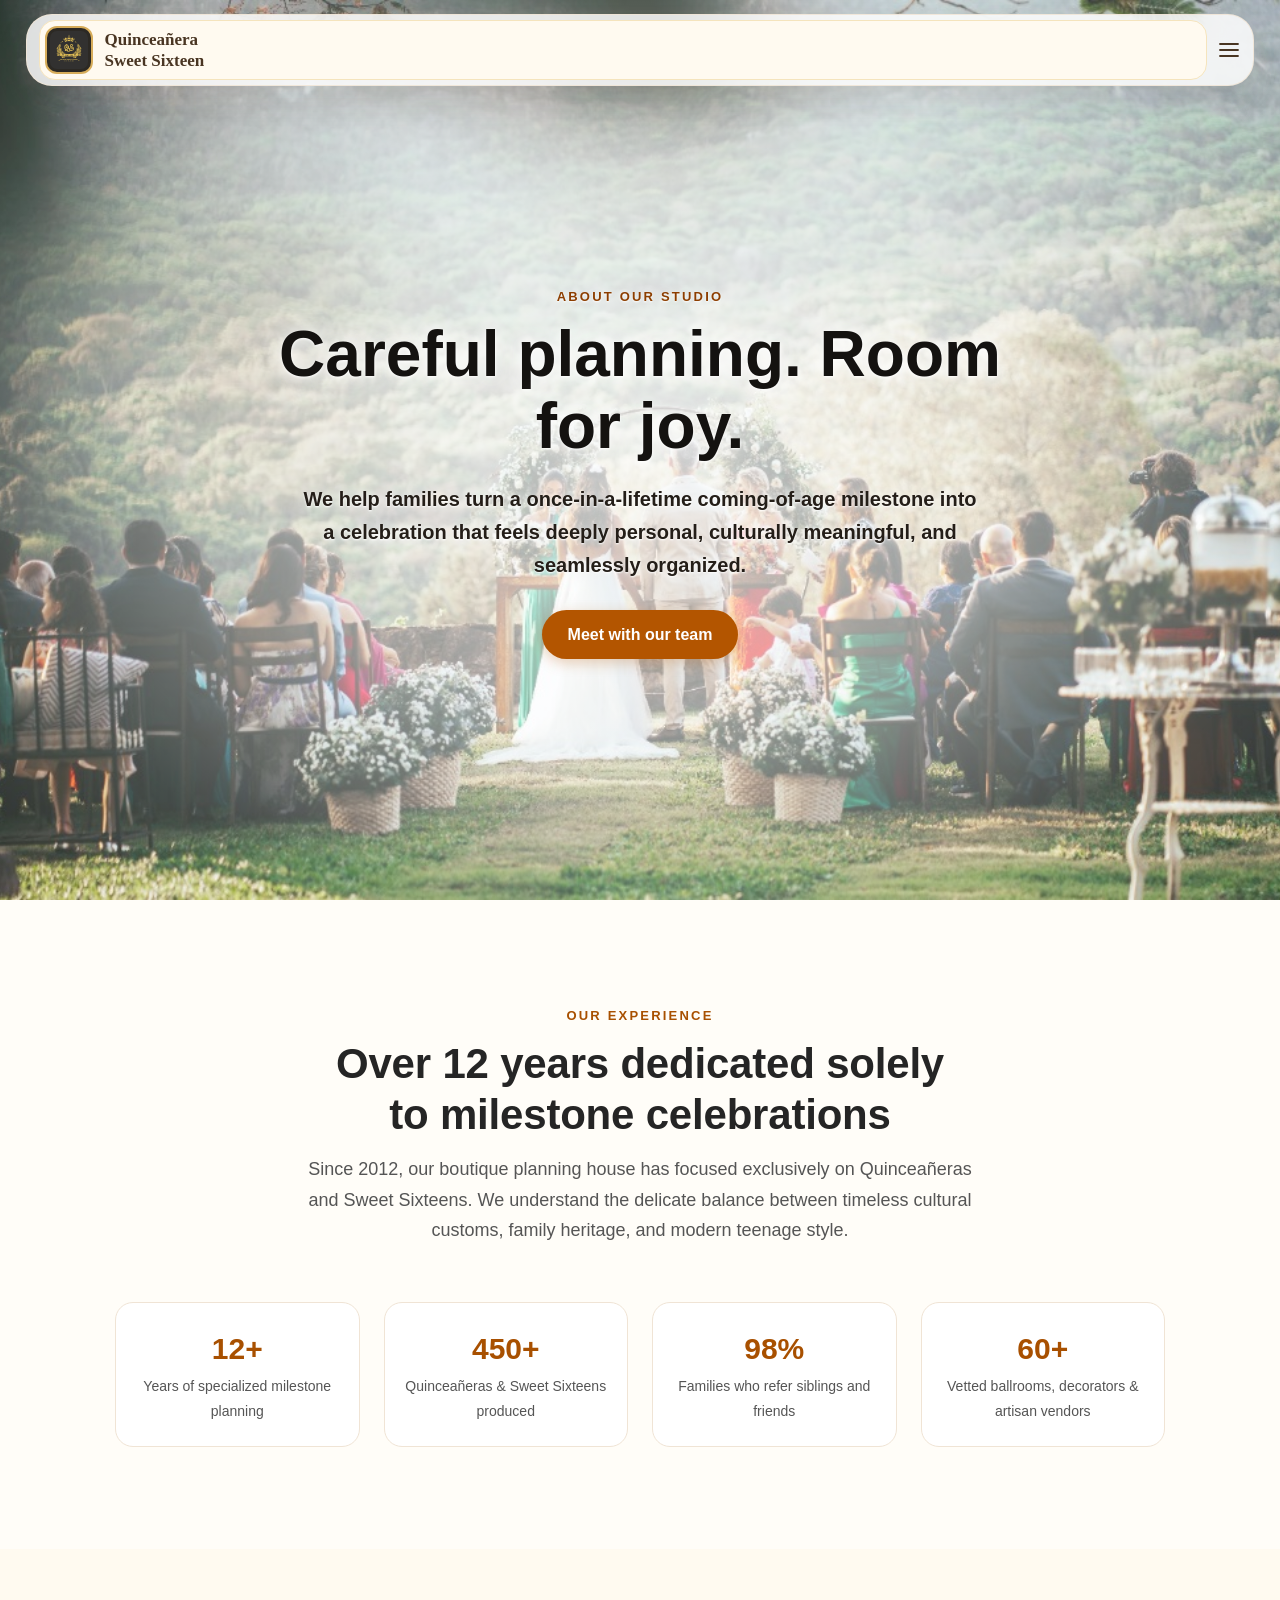
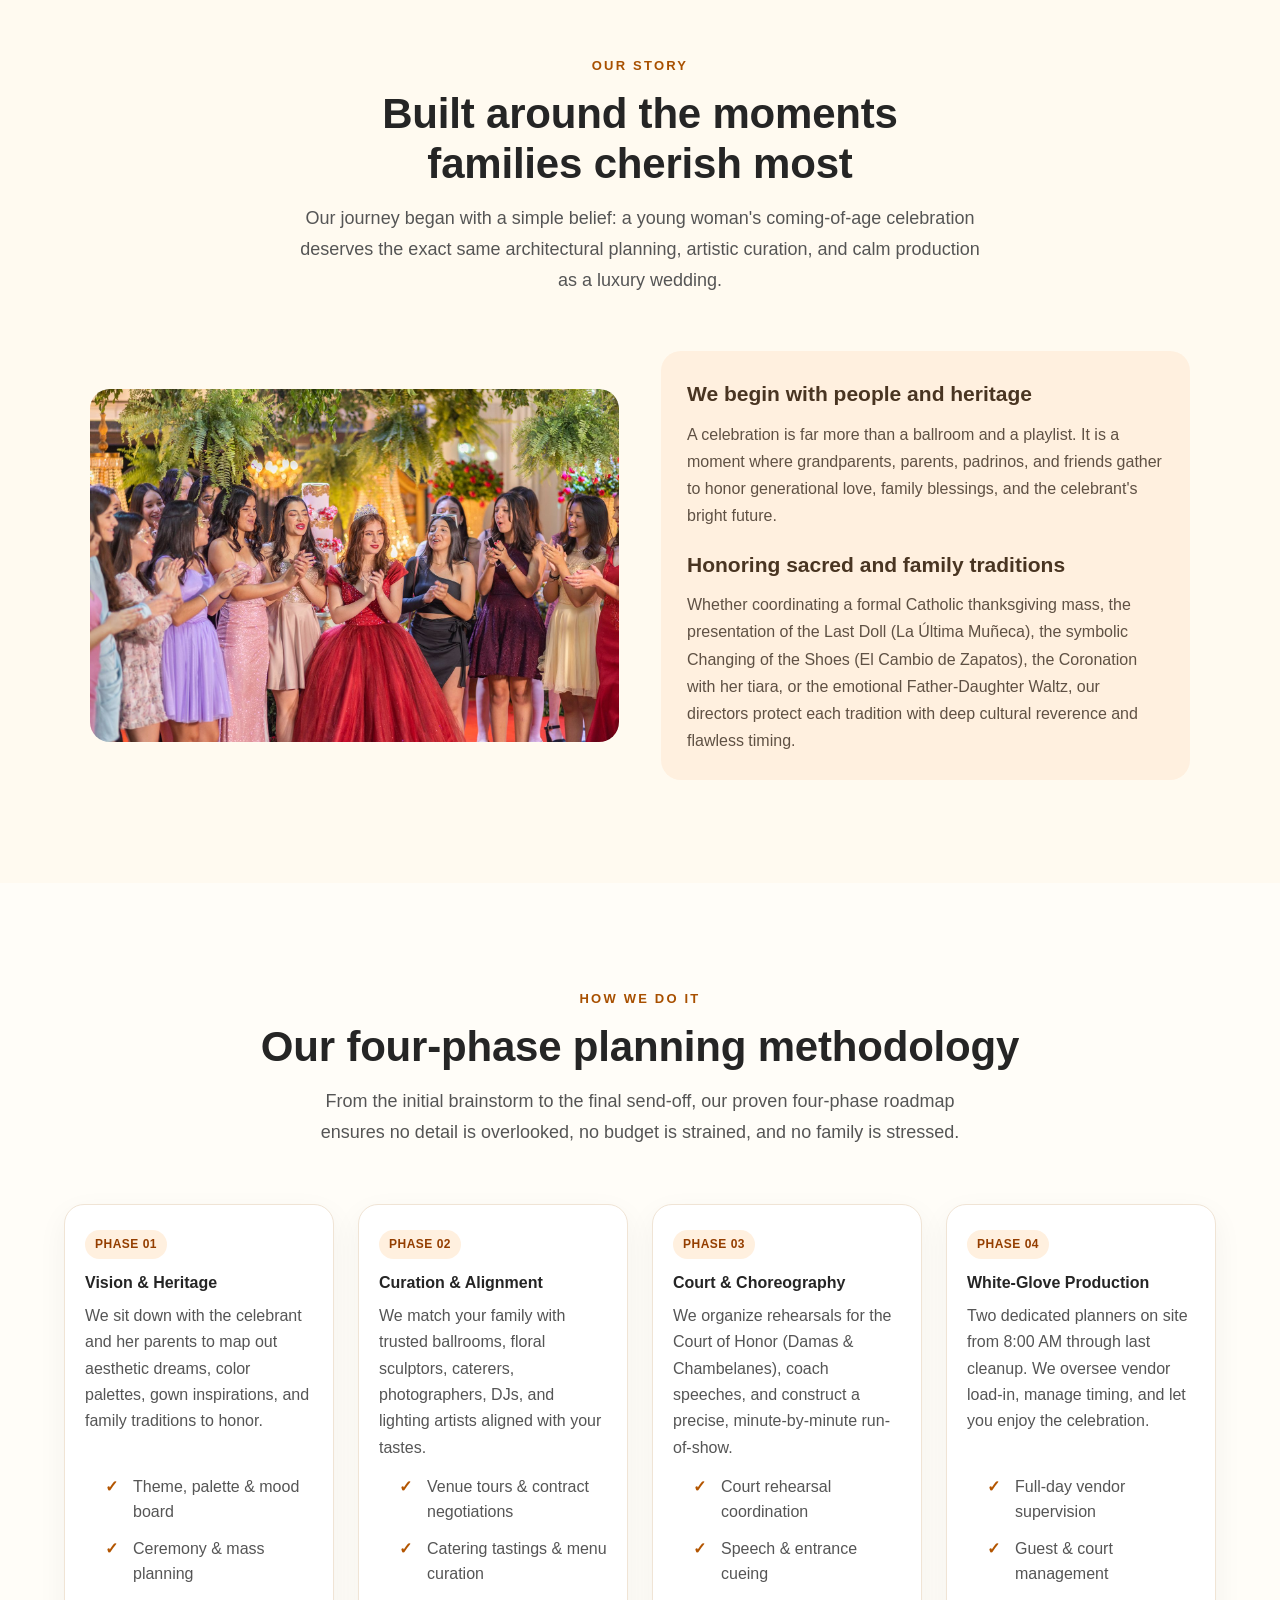
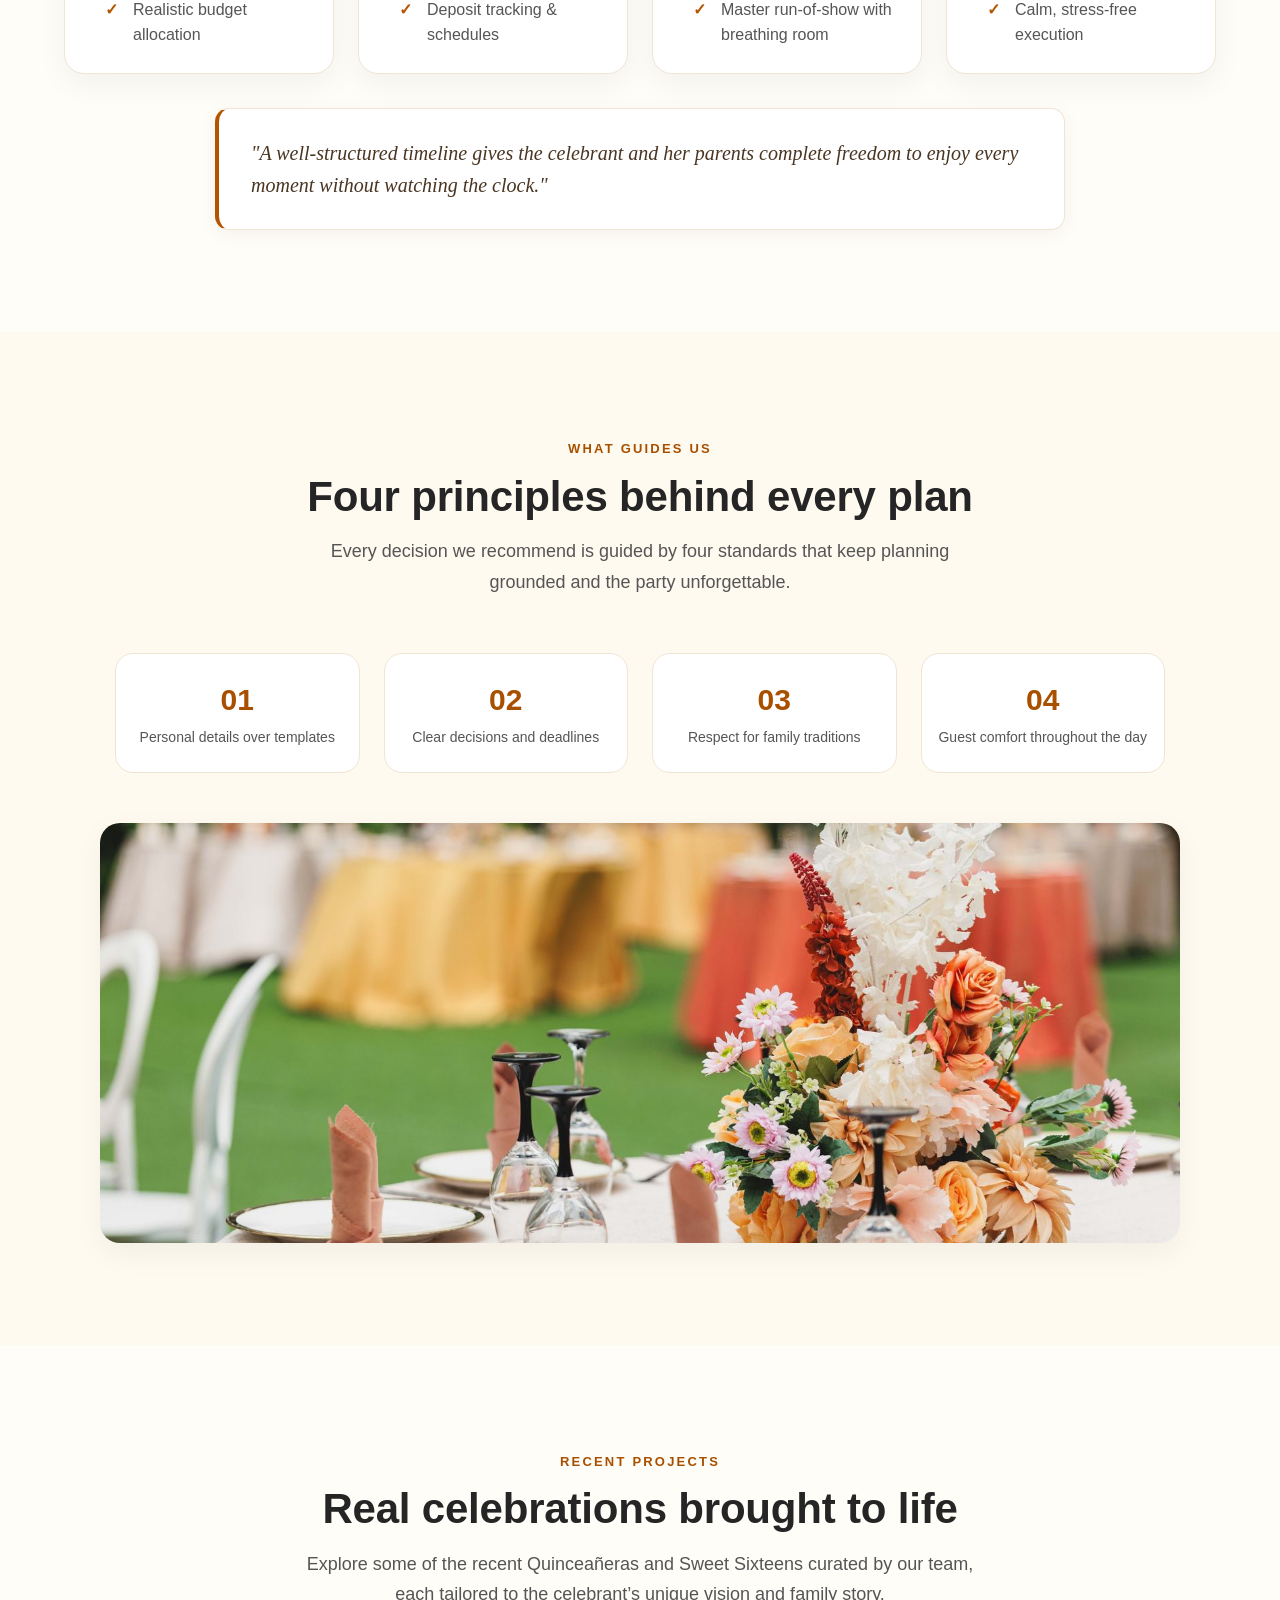
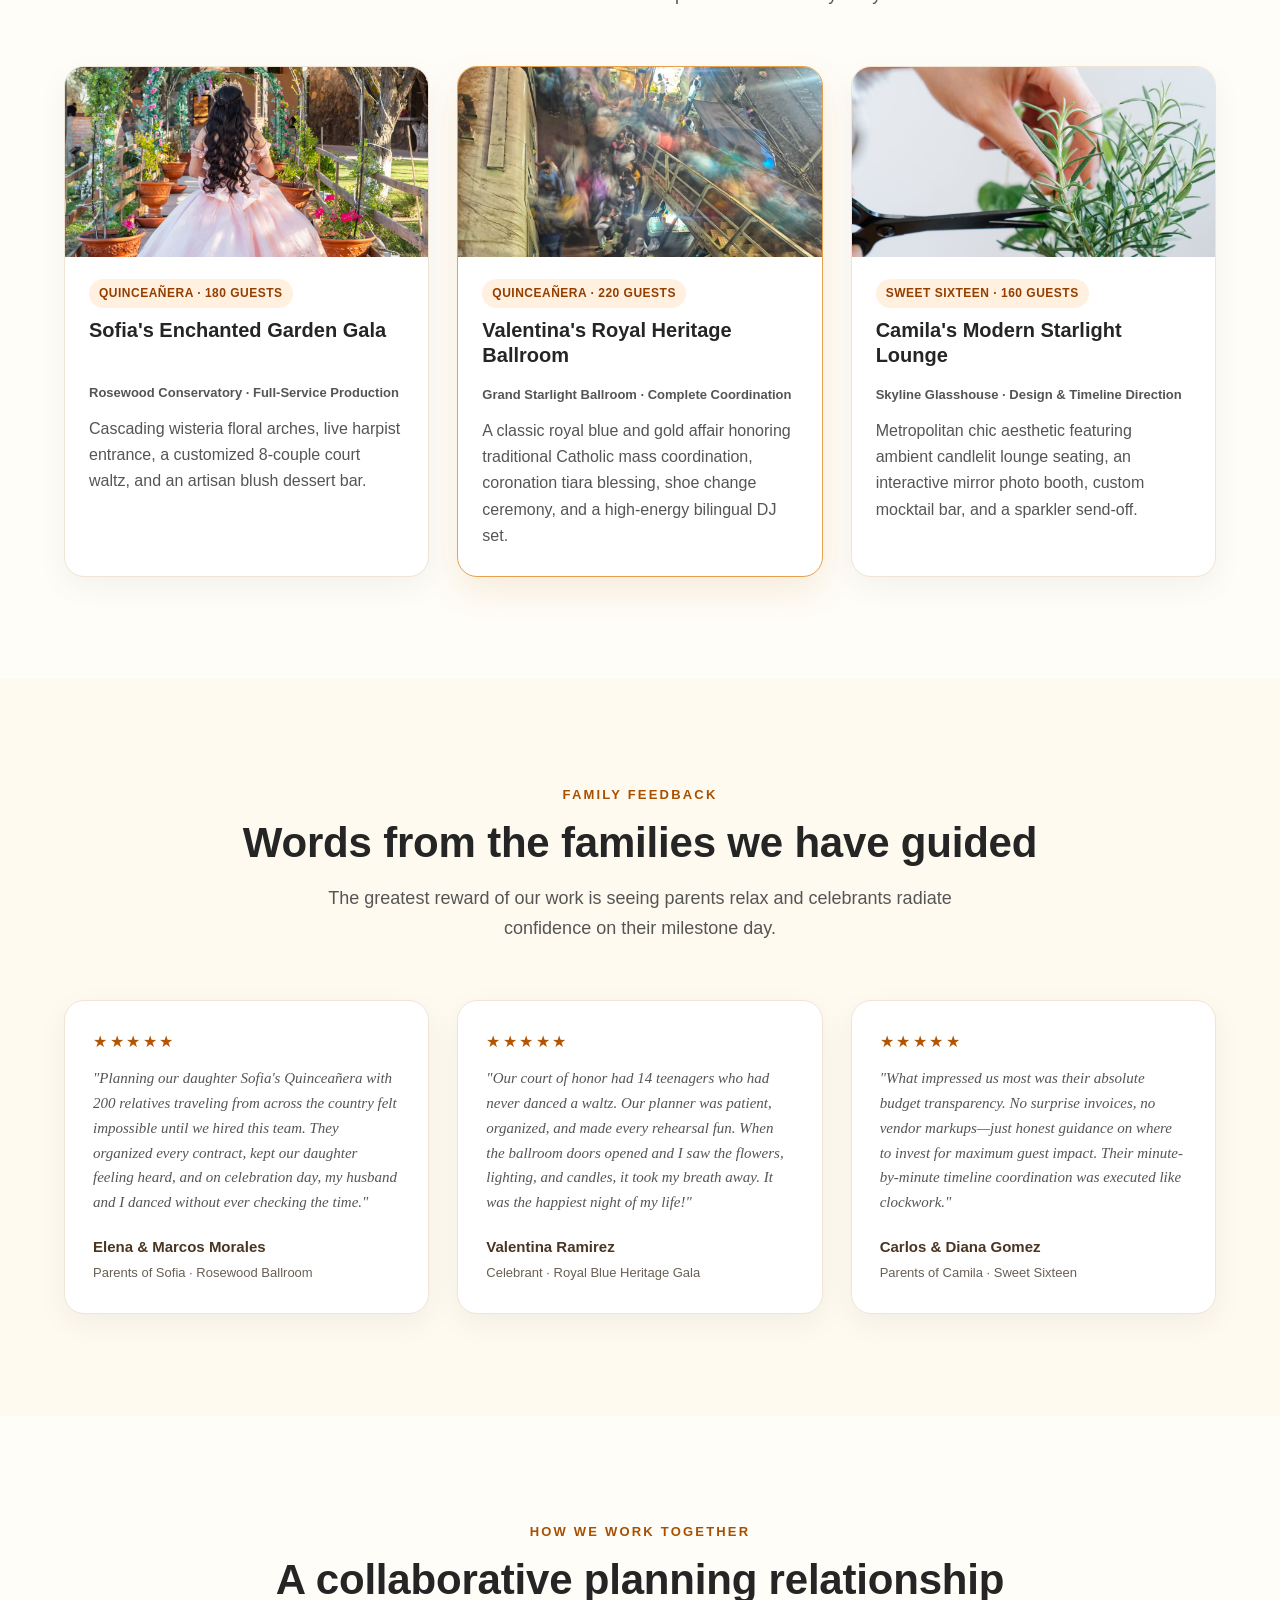
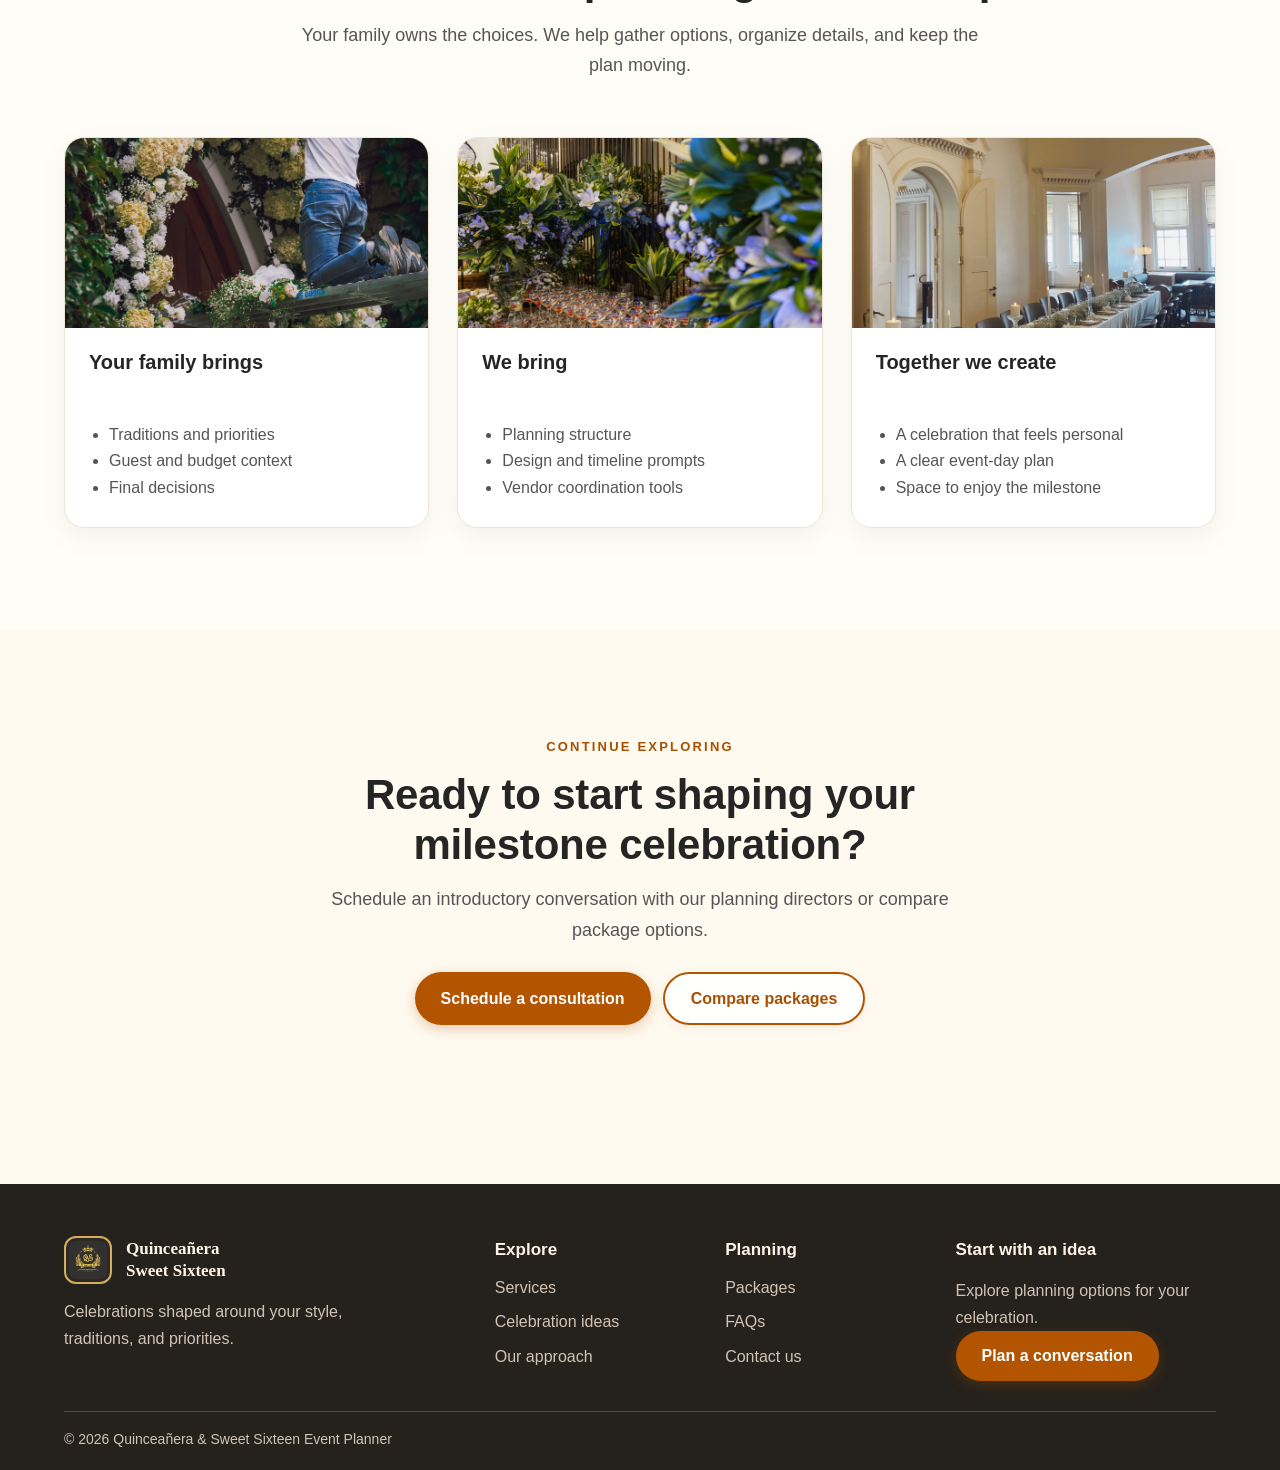
==== about.html @ 456a3a92 "updates-1" ====
<!DOCTYPE html>
<html lang="en" dir="ltr">
<head>
    <meta charset="UTF-8">
    <meta name="viewport" content="width=device-width, initial-scale=1.0">
    <title>About Our Studio | Quinceañera &amp; Sweet Sixteen Event Planner</title>
    <link rel="icon" type="image/x-icon" href="favicon.ico">
    <link rel="shortcut icon" type="image/x-icon" href="favicon.ico">
    <link rel="icon" type="image/png" sizes="32x32" href="favicon-32x32.png">
    <link rel="icon" type="image/png" sizes="16x16" href="favicon-16x16.png">
    <link rel="apple-touch-icon" sizes="180x180" href="images/QS.png">
<link rel="stylesheet" href="css/style.css?v=3.8">
    <script src="js/site-shell.js" defer></script>
    <script src="js/main.js" defer></script>
</head>
<body data-page="about">
    <div id="siteHeader"></div>
    <main>
        <!-- HERO -->
        <section class="page-hero has-photo">
            <img class="hero-photo" src="images/hero-about-scenic-gathering.jpg" alt="Scenic mountain terrace ceremony with seated guests, floral circular arch, and panoramic mountain backdrop">
            <div class="page-hero-content">
                <p class="eyebrow">ABOUT OUR STUDIO</p>
                <h1>Careful planning. Room for joy.</h1>
                <p>We help families turn a once-in-a-lifetime coming-of-age milestone into a celebration that feels deeply personal, culturally meaningful, and seamlessly organized.</p>
                <div class="button-row">
                    <a class="button" href="contact.html">Meet with our team</a>
                </div>
            </div>
        </section>

        <!-- EXPERIENCE & REPUTATION -->
        <section class="section">
            <div class="section-heading">
                <p class="eyebrow">OUR EXPERIENCE</p>
                <h2>Over 12 years dedicated solely to milestone celebrations</h2>
                <p>Since 2012, our boutique planning house has focused exclusively on Quinceañeras and Sweet Sixteens. We understand the delicate balance between timeless cultural customs, family heritage, and modern teenage style.</p>
            </div>
            <div class="stats-grid">
                <div class="stat-card">
                    <strong>12+</strong>
                    <span>Years of specialized milestone planning</span>
                </div>
                <div class="stat-card">
                    <strong>450+</strong>
                    <span>Quinceañeras &amp; Sweet Sixteens produced</span>
                </div>
                <div class="stat-card">
                    <strong>98%</strong>
                    <span>Families who refer siblings and friends</span>
                </div>
                <div class="stat-card">
                    <strong>60+</strong>
                    <span>Vetted ballrooms, decorators &amp; artisan vendors</span>
                </div>
            </div>
        </section>

        <!-- OUR STORY & CULTURAL ROOTS -->
        <section class="section">
            <div class="section-heading">
                <p class="eyebrow">OUR STORY</p>
                <h2>Built around the moments families cherish most</h2>
                <p>Our journey began with a simple belief: a young woman's coming-of-age celebration deserves the exact same architectural planning, artistic curation, and calm production as a luxury wedding.</p>
            </div>
            <div class="image-split">
                <img src="images/friends-celebrating.jpg" alt="Friends and family sharing a joyful moment at a milestone party">
                <div class="text-panel">
                    <h3>We begin with people and heritage</h3>
                    <p>A celebration is far more than a ballroom and a playlist. It is a moment where grandparents, parents, padrinos, and friends gather to honor generational love, family blessings, and the celebrant's bright future.</p>
                    <h3 style="margin-top:18px">Honoring sacred and family traditions</h3>
                    <p>Whether coordinating a formal Catholic thanksgiving mass, the presentation of the Last Doll (La Última Muñeca), the symbolic Changing of the Shoes (El Cambio de Zapatos), the Coronation with her tiara, or the emotional Father-Daughter Waltz, our directors protect each tradition with deep cultural reverence and flawless timing.</p>
                </div>
            </div>
        </section>

        <!-- HOW WE DO IT: 4-PHASE METHODOLOGY -->
        <section class="section">
            <div class="section-heading">
                <p class="eyebrow">HOW WE DO IT</p>
                <h2>Our four-phase planning methodology</h2>
                <p>From the initial brainstorm to the final send-off, our proven four-phase roadmap ensures no detail is overlooked, no budget is strained, and no family is stressed.</p>
            </div>
            <div class="card-grid-4">
                <article class="card">
                    <span class="tag">PHASE 01</span>
                    <h3>Vision &amp; Heritage</h3>
                    <p>We sit down with the celebrant and her parents to map out aesthetic dreams, color palettes, gown inspirations, and family traditions to honor.</p>
                    <ul class="check-list">
                        <li>Theme, palette &amp; mood board</li>
                        <li>Ceremony &amp; mass planning</li>
                        <li>Realistic budget allocation</li>
                    </ul>
                </article>
                <article class="card">
                    <span class="tag">PHASE 02</span>
                    <h3>Curation &amp; Alignment</h3>
                    <p>We match your family with trusted ballrooms, floral sculptors, caterers, photographers, DJs, and lighting artists aligned with your tastes.</p>
                    <ul class="check-list">
                        <li>Venue tours &amp; contract negotiations</li>
                        <li>Catering tastings &amp; menu curation</li>
                        <li>Deposit tracking &amp; schedules</li>
                    </ul>
                </article>
                <article class="card">
                    <span class="tag">PHASE 03</span>
                    <h3>Court &amp; Choreography</h3>
                    <p>We organize rehearsals for the Court of Honor (Damas &amp; Chambelanes), coach speeches, and construct a precise, minute-by-minute run-of-show.</p>
                    <ul class="check-list">
                        <li>Court rehearsal coordination</li>
                        <li>Speech &amp; entrance cueing</li>
                        <li>Master run-of-show with breathing room</li>
                    </ul>
                </article>
                <article class="card">
                    <span class="tag">PHASE 04</span>
                    <h3>White-Glove Production</h3>
                    <p>Two dedicated planners on site from 8:00 AM through last cleanup. We oversee vendor load-in, manage timing, and let you enjoy the celebration.</p>
                    <ul class="check-list">
                        <li>Full-day vendor supervision</li>
                        <li>Guest &amp; court management</li>
                        <li>Calm, stress-free execution</li>
                    </ul>
                </article>
            </div>
            <div class="quote" style="margin-top:34px">
                "A well-structured timeline gives the celebrant and her parents complete freedom to enjoy every moment without watching the clock."
            </div>
        </section>

        <!-- WHAT GUIDES US: 4 PRINCIPLES -->
        <section class="section">
            <div class="section-heading">
                <p class="eyebrow">WHAT GUIDES US</p>
                <h2>Four principles behind every plan</h2>
                <p>Every decision we recommend is guided by four standards that keep planning grounded and the party unforgettable.</p>
            </div>
            <div class="stats-grid">
                <div class="stat-card"><strong>01</strong><span>Personal details over templates</span></div>
                <div class="stat-card"><strong>02</strong><span>Clear decisions and deadlines</span></div>
                <div class="stat-card"><strong>03</strong><span>Respect for family traditions</span></div>
                <div class="stat-card"><strong>04</strong><span>Guest comfort throughout the day</span></div>
            </div>
            <img class="section-image" src="images/outdoor-table.jpg" alt="Inviting outdoor table setup designed for guests">
        </section>

        <!-- REAL PROJECTS WE DID: FEATURED CELEBRATIONS -->
        <section class="section">
            <div class="section-heading">
                <p class="eyebrow">RECENT PROJECTS</p>
                <h2>Real celebrations brought to life</h2>
                <p>Explore some of the recent Quinceañeras and Sweet Sixteens curated by our team, each tailored to the celebrant’s unique vision and family story.</p>
            </div>
            <div class="card-grid">
                <article class="card photo-card">
                    <img src="images/pexels-34982743.jpg" alt="Sofia's Enchanted Garden Quinceañera celebration at Rosewood Conservatory">
                    <div class="photo-card-copy">
                        <span class="tag">QUINCEAÑERA · 180 GUESTS</span>
                        <h3>Sofia's Enchanted Garden Gala</h3>
                        <p class="article-meta">Rosewood Conservatory · Full-Service Production</p>
                        <p>Cascading wisteria floral arches, live harpist entrance, a customized 8-couple court waltz, and an artisan blush dessert bar.</p>
                    </div>
                </article>
                <article class="card photo-card featured-card">
                    <img src="images/pexels-30372338.jpg" alt="Valentina's Royal Heritage Quinceañera grand ballroom celebration with vibrant dance and coronation tiara">
                    <div class="photo-card-copy">
                        <span class="tag">QUINCEAÑERA · 220 GUESTS</span>
                        <h3>Valentina's Royal Heritage Ballroom</h3>
                        <p class="article-meta">Grand Starlight Ballroom · Complete Coordination</p>
                        <p>A classic royal blue and gold affair honoring traditional Catholic mass coordination, coronation tiara blessing, shoe change ceremony, and a high-energy bilingual DJ set.</p>
                    </div>
                </article>
                <article class="card photo-card">
                    <img src="images/pexels-7966060.jpg" alt="Camila's Modern Starlight Sweet Sixteen celebration with friends and birthday candles">
                    <div class="photo-card-copy">
                        <span class="tag">SWEET SIXTEEN · 160 GUESTS</span>
                        <h3>Camila's Modern Starlight Lounge</h3>
                        <p class="article-meta">Skyline Glasshouse · Design &amp; Timeline Direction</p>
                        <p>Metropolitan chic aesthetic featuring ambient candlelit lounge seating, an interactive mirror photo booth, custom mocktail bar, and a sparkler send-off.</p>
                    </div>
                </article>
            </div>
        </section>

        <!-- REAL FAMILY FEEDBACK: TESTIMONIALS -->
        <section class="section">
            <div class="section-heading">
                <p class="eyebrow">FAMILY FEEDBACK</p>
                <h2>Words from the families we have guided</h2>
                <p>The greatest reward of our work is seeing parents relax and celebrants radiate confidence on their milestone day.</p>
            </div>
            <div class="card-grid">
                <article class="card testimonial-card">
                    <div class="testimonial-rating" aria-label="5 out of 5 stars">★★★★★</div>
                    <p class="testimonial-text">"Planning our daughter Sofia's Quinceañera with 200 relatives traveling from across the country felt impossible until we hired this team. They organized every contract, kept our daughter feeling heard, and on celebration day, my husband and I danced without ever checking the time."</p>
                    <div class="testimonial-author">
                        <strong>Elena &amp; Marcos Morales</strong>
                        <span>Parents of Sofia · Rosewood Ballroom</span>
                    </div>
                </article>
                <article class="card testimonial-card">
                    <div class="testimonial-rating" aria-label="5 out of 5 stars">★★★★★</div>
                    <p class="testimonial-text">"Our court of honor had 14 teenagers who had never danced a waltz. Our planner was patient, organized, and made every rehearsal fun. When the ballroom doors opened and I saw the flowers, lighting, and candles, it took my breath away. It was the happiest night of my life!"</p>
                    <div class="testimonial-author">
                        <strong>Valentina Ramirez</strong>
                        <span>Celebrant · Royal Blue Heritage Gala</span>
                    </div>
                </article>
                <article class="card testimonial-card">
                    <div class="testimonial-rating" aria-label="5 out of 5 stars">★★★★★</div>
                    <p class="testimonial-text">"What impressed us most was their absolute budget transparency. No surprise invoices, no vendor markups—just honest guidance on where to invest for maximum guest impact. Their minute-by-minute timeline coordination was executed like clockwork."</p>
                    <div class="testimonial-author">
                        <strong>Carlos &amp; Diana Gomez</strong>
                        <span>Parents of Camila · Sweet Sixteen</span>
                    </div>
                </article>
            </div>
        </section>

        <!-- HOW WE WORK TOGETHER -->
        <section class="section">
            <div class="section-heading">
                <p class="eyebrow">HOW WE WORK TOGETHER</p>
                <h2>A collaborative planning relationship</h2>
                <p>Your family owns the choices. We help gather options, organize details, and keep the plan moving.</p>
            </div>
            <div class="card-grid">
                <article class="card photo-card"><img src="images/floral-setup.jpg" alt="Event team carefully installing ceremony flowers"><div class="photo-card-copy"><h3>Your family brings</h3><ul><li>Traditions and priorities</li><li>Guest and budget context</li><li>Final decisions</li></ul></div></article>
                <article class="card photo-card"><img src="images/floral-glassware.jpg" alt="Thoughtful centerpiece and table styling"><div class="photo-card-copy"><h3>We bring</h3><ul><li>Planning structure</li><li>Design and timeline prompts</li><li>Vendor coordination tools</li></ul></div></article>
                <article class="card photo-card"><img src="images/classic-reception.jpg" alt="Reception room prepared for the celebration"><div class="photo-card-copy"><h3>Together we create</h3><ul><li>A celebration that feels personal</li><li>A clear event-day plan</li><li>Space to enjoy the milestone</li></ul></div></article>
            </div>
        </section>

        <!-- CALL TO ACTION -->
        <section class="section">
            <div class="section-heading">
                <p class="eyebrow">CONTINUE EXPLORING</p>
                <h2>Ready to start shaping your milestone celebration?</h2>
                <p>Schedule an introductory conversation with our planning directors or compare package options.</p>
                <div class="button-row">
                    <a class="button" href="contact.html">Schedule a consultation</a>
                    <a class="button button-outline" href="pricing.html">Compare packages</a>
                </div>
            </div>
        </section>
    </main>
    <div id="siteFooter"></div>
</body>
</html>
---- css/style.css ----
* { box-sizing: border-box; margin: 0; padding: 0; }

:root {
    --cream: #fffaf0;
    --white: #ffffff;
    --ink: #252525;
    --muted: #555555;
    --brown: #493522;
    --orange: #b35500;
    --orange-dark: #a85000;
    --gold-border: #f0e4d5;
    --soft-orange: #fff0df;
    --card-shadow: 0 10px 30px rgba(0, 0, 0, .05);
    --site-header-height: 72px;
    --hero-overlay: radial-gradient(ellipse at center, rgba(255,255,255,.76) 0%, rgba(255,255,255,.48) 45%, rgba(255,255,255,.14) 75%, transparent 100%), rgba(255,255,255,.14);
    --hero-overlay-mobile: radial-gradient(ellipse at center, rgba(255,255,255,.82) 0%, rgba(255,255,255,.55) 50%, rgba(255,255,255,.20) 85%, transparent 100%), rgba(255,255,255,.18);
    --hero-overlay-rtl: var(--hero-overlay);
    --hero-h1-shadow: 0 1px 3px rgba(255,255,255,1), 0 0 16px rgba(255,255,255,0.85), 0 0 32px rgba(255,255,255,0.60);
    --hero-p-shadow: 0 1px 2px rgba(255,255,255,1), 0 0 12px rgba(255,255,255,0.80);
    --auth-backdrop-opacity: .80;
    --auth-overlay: linear-gradient(135deg, rgba(255,255,255,.24) 0%, rgba(255,255,255,.50) 100%);
}

html { scroll-behavior: smooth; scroll-padding-top: 112px; }
.section, section, [id] { scroll-margin-top: 112px; }
body { min-width: 320px; background: var(--cream); color: var(--ink); font-family: Arial, Helvetica, sans-serif; line-height: 1.6; }
a { color: inherit; }
button, input, select, textarea { font: inherit; }
:focus-visible { outline: 3px solid var(--orange); outline-offset: 3px; }
body.dark-mode :focus-visible { outline: 3px solid #ffd28b; outline-offset: 3px; }

#siteHeader { position: fixed; top: 14px; left: 0; right: 0; width: 100%; z-index: 1000; pointer-events: none; transition: top .25s ease; }
.site-header { width: 95%; max-width: 1720px; margin: 0 auto; pointer-events: auto; }
.navbar { display: grid; grid-template-columns: auto minmax(0, 1fr) auto; align-items: center; gap: 18px; min-height: 72px; padding: 6px 18px; border: 1px solid rgba(240, 228, 213, 0.85); border-radius: 26px; background: rgba(255, 255, 255, 0.82); backdrop-filter: blur(16px); -webkit-backdrop-filter: blur(16px); box-shadow: 0 12px 32px rgba(73, 53, 34, .12); }
.brand { display: flex; align-items: center; gap: 12px; padding: 5px 12px 5px 5px; border: 1px solid #f5e4bd; border-radius: 16px; background: var(--cream); color: var(--brown); text-decoration: none; }
.brand-logo, .footer-logo { width: 48px; height: 48px; flex: 0 0 48px; padding: 3px; object-fit: contain; border: 2px solid #d7ad5b; border-radius: 12px; background: #2c2924; }
.brand-name, .footer-brand-link span { max-width: 320px; color: var(--brown); font: 700 17px/1.25 Georgia, "Times New Roman", serif; }
.brand .brand-name { color: #493522; }
.site-footer .footer-brand-link span { color: #fff4e6; }
.nav-links { display: flex; align-items: center; justify-content: space-between; gap: 8px; min-width: 0; padding-inline: 8px; }
.nav-link { position: relative; display: inline-flex; align-items: center; justify-content: center; padding: 12px 13px; border: 1px solid transparent; border-radius: 14px; background: transparent; color: #222; font-size: 15px; font-weight: 600; line-height: 1.2; text-decoration: none; white-space: nowrap; transition: background-color .2s ease, color .2s ease, transform .2s ease, border-color .2s ease; }
.nav-link::before { display: none; }
.nav-link:hover { transform: translateY(-1px); border-color: #f5e4bd; background: var(--soft-orange); color: var(--orange-dark); }
.nav-link.active, .nav-link[aria-current="page"], .nav-link.is-current, .nav-dropdown[open] > summary { background: #fcebd9; color: #943e00; }
.nav-dropdown { position: relative; flex-shrink: 0; }
.nav-dropdown > summary { display: inline-flex; align-items: center; cursor: pointer; list-style: none; }
.nav-dropdown > summary::-webkit-details-marker { display: none; }
.nav-dropdown > summary::marker { content: ""; }
.nav-dropdown > summary::after { display: inline-block; align-self: center; width: 5px; height: 5px; flex: 0 0 5px; margin-inline-start: 9px; border-right: 1.5px solid currentColor; border-bottom: 1.5px solid currentColor; content: ""; transform: rotate(45deg); transition: transform .2s ease; }
.dropdown-menu { position: absolute; top: calc(100% + 11px); left: 0; z-index: 1100; display: none; width: max-content; min-width: 225px; max-width: calc(100vw - 32px); padding: 9px; border: 1px solid #ead8bd; border-radius: 18px; background: linear-gradient(145deg, #fff 0%, #fffaf2 100%); box-shadow: 0 18px 42px rgba(73, 53, 34, .16); }
.dropdown-link { display: flex; align-items: center; padding: 11px 13px; border-radius: 12px; color: var(--brown); font-size: 14px; font-weight: 600; line-height: 1.3; text-decoration: none; white-space: nowrap; transition: background-color .18s ease, color .18s ease, transform .18s ease; }
.dropdown-link:hover { transform: translateX(2px); background: var(--soft-orange); color: var(--orange-dark); }
.dropdown-link[aria-current="page"] { background: var(--soft-orange); color: var(--orange-dark); font-weight: 700; }
.nav-actions { display: flex; align-items: center; gap: 10px; }
.theme-toggle { position: relative; width: 70px; height: 38px; flex: 0 0 70px; border: 1px solid #f0d9b7; border-radius: 30px; background: #fff1df; box-shadow: inset 0 1px 3px rgba(73, 53, 34, .08); cursor: pointer; }
.theme-toggle-circle { position: absolute; top: 2px; left: 2px; width: 32px; height: 32px; border-radius: 50%; background: var(--white); box-shadow: 0 2px 7px rgba(0, 0, 0, .12); transition: transform .3s ease; }
.theme-icon { position: absolute; top: 2px; left: 2px; display: grid; width: 32px; height: 32px; place-items: center; color: var(--orange); line-height: 1; transition: transform .3s ease, color .2s ease; }
.theme-icon svg { display: block; width: 17px; height: 17px; fill: none; stroke: currentColor; stroke-linecap: round; stroke-linejoin: round; stroke-width: 1.8; }
.theme-toggle:focus-visible, .language-btn:focus-visible, .nav-link:focus-visible, .dropdown-link:focus-visible, .login-btn:focus-visible { outline: 3px solid var(--orange); outline-offset: 3px; }
.language-btn { width: 70px; height: 38px; border: 1px solid #f5e4bd; border-radius: 25px; background: #fffdf7; font-size: 12px; font-weight: 600; cursor: pointer; }
.nav-divider { width: 1px; height: 30px; margin: 0 8px; background: #f1dfc3; }
.login-btn { display: inline-flex; min-height: 40px; align-items: center; justify-content: center; padding: 10px 24px; border: 1px solid var(--orange); border-radius: 30px; background: var(--orange); color: var(--white); font-size: 14px; font-weight: 700; text-decoration: none; white-space: nowrap; box-shadow: 0 4px 14px rgba(216, 117, 0, .24); transition: background-color .2s ease, border-color .2s ease, color .2s ease, transform .2s ease, box-shadow .2s ease; }
.login-btn:hover { background: #964500; border-color: #964500; color: var(--white); transform: translateY(-1px); box-shadow: 0 6px 18px rgba(179, 85, 0, .32); }
.login-btn:active { transform: translateY(0); box-shadow: 0 2px 6px rgba(216, 117, 0, .2); }
.menu-toggle { display: none; border: 0; background: transparent; color: var(--brown); cursor: pointer; }
.menu-toggle svg { display: block; width: 24px; height: 24px; fill: none; stroke: currentColor; stroke-linecap: round; stroke-width: 1.8; }

main { overflow: hidden; }
.hero, .page-hero { display: flex; min-height: 480px; align-items: center; justify-content: center; padding: calc(var(--site-header-height, 72px) + 36px) 20px 76px; text-align: center; }
.hero.has-photo, .page-hero.has-photo { position: relative; display: flex; justify-content: center !important; align-items: center; overflow: hidden; min-height: 100vh; background: #e8ddd0; text-align: center !important; padding: calc(var(--site-header-height, 72px) + 36px) clamp(20px, 4.5vw, 40px) 60px; }
@supports (height: 100svh) { .hero.has-photo, .page-hero.has-photo { min-height: 100svh; } }
.hero-photo { position: absolute; inset: 0; width: 100%; height: 100%; object-fit: cover; object-position: center 45%; }
.hero.has-photo::after, .page-hero.has-photo::after { position: absolute; inset: 0; background: var(--hero-overlay); content: ""; pointer-events: none; }
.hero.has-photo h1, .page-hero.has-photo h1 { color: #141210; text-shadow: var(--hero-h1-shadow); font-size: clamp(36px, 5.5vw, 64px); font-weight: 800; line-height: 1.12; margin-inline: auto !important; margin-bottom: 20px; max-width: 820px; text-align: center !important; }
.hero.has-photo .hero-content > p:not(.hero-subtitle):not(.eyebrow), .page-hero.has-photo .page-hero-content > p:not(.eyebrow) { color: #241e18; text-shadow: var(--hero-p-shadow); font-size: clamp(17px, 2vw, 20px); font-weight: 600; line-height: 1.65; margin: 0 auto 28px !important; max-width: 680px; text-align: center !important; }
.hero.has-photo .eyebrow, .page-hero.has-photo .eyebrow, .hero.has-photo .hero-subtitle, .hero-subtitle { color: #8c3e00; text-shadow: var(--hero-p-shadow); font-size: 13px; font-weight: 700; letter-spacing: 2.2px; text-transform: uppercase; display: inline-block; margin-inline: auto !important; margin-bottom: 14px; text-align: center !important; }
.hero-content, .page-hero-content { width: min(900px, 100%); }
.hero.has-photo .hero-content, .page-hero.has-photo .page-hero-content { position: relative; z-index: 2; width: min(840px, 100%); max-width: 840px; margin: 0 auto !important; text-align: center !important; display: flex; flex-direction: column; align-items: center; justify-content: center; padding: 0 !important; background: transparent !important; backdrop-filter: none !important; -webkit-backdrop-filter: none !important; border: none !important; box-shadow: none !important; }
.hero.has-photo .button-row, .page-hero.has-photo .button-row { margin: 0 auto !important; justify-content: center !important; align-items: center; display: flex; flex-wrap: wrap; gap: 14px; }
.hero.has-photo .hero-button, .page-hero.has-photo .hero-button, .hero.has-photo .button, .page-hero.has-photo .button { margin-inline: auto; }
.hero-subtitle, .eyebrow { display: inline-block; margin-bottom: 14px; color: var(--orange-dark); font-size: 13px; font-weight: 700; letter-spacing: 2.2px; line-height: 1.3; text-transform: uppercase; }
.hero h1, .page-hero h1 { margin-bottom: 20px; color: var(--ink); font-size: clamp(38px, 5.8vw, 68px); line-height: 1.1; }
.hero-content > p:not(.hero-subtitle), .page-hero-content > p:not(.eyebrow) { max-width: 760px; margin: 0 auto 28px; color: var(--muted); font-size: clamp(17px, 2vw, 20px); line-height: 1.65; }
.hero-button, .button { display: inline-flex; min-height: 46px; align-items: center; justify-content: center; padding: 12px 26px; border: 0; border-radius: 28px; background: var(--orange); color: var(--white); font-weight: 700; text-decoration: none; cursor: pointer; box-shadow: 0 4px 14px rgba(179, 85, 0, .28); transition: background-color .2s ease, transform .2s ease, box-shadow .2s ease; }
.hero-button:hover, .button:hover { background: #964500; transform: translateY(-1px); box-shadow: 0 6px 18px rgba(179, 85, 0, .36); }
.button-outline { display: inline-flex; min-height: 46px; align-items: center; justify-content: center; padding: 12px 26px; border: 2px solid var(--orange); border-radius: 28px; background: rgba(255, 255, 255, 0.96); color: var(--orange-dark); font-weight: 700; text-decoration: none; cursor: pointer; box-shadow: 0 2px 10px rgba(73, 53, 34, 0.08); transition: background-color .2s ease, border-color .2s ease, color .2s ease, transform .2s ease, box-shadow .2s ease; }
.button-outline:hover { background: var(--soft-orange); border-color: var(--orange-dark); color: var(--orange-dark); transform: translateY(-1px); box-shadow: 0 4px 14px rgba(73, 53, 34, 0.14); }
.button-row { display: flex; flex-wrap: wrap; justify-content: center; gap: 12px; }

.section { padding: clamp(76px, 8vw, 104px) 5%; }
.section:nth-of-type(even) { background: #fffdf8; }
.section-heading { max-width: 880px; margin: 0 auto clamp(38px, 4.8vw, 56px); text-align: center; }
.section-heading h2 { margin-bottom: 14px; color: var(--ink); font-size: clamp(28px, 3.6vw, 42px); font-weight: 700; line-height: 1.2; letter-spacing: -0.2px; text-wrap: balance; }
.section-heading > p:not(.eyebrow) { max-width: 680px; margin: 0 auto; color: var(--muted); font-size: clamp(16px, 1.8vw, 18px); line-height: 1.7; }
.section-heading > .button, .section-heading > .button-row { margin-top: 26px; }
.section-note { margin-top: 14px; color: var(--muted); font-size: 14px; line-height: 1.5; }
.card-grid { display: grid; grid-template-columns: repeat(3, minmax(0, 1fr)); gap: clamp(20px, 2.5vw, 28px); max-width: 1180px; margin: 0 auto; }
.card-grid-4 { display: grid; grid-template-columns: repeat(4, minmax(0, 1fr)); gap: clamp(16px, 2.2vw, 24px); max-width: 1180px; margin: 0 auto; }
.card-grid-4 .card { display: flex; flex-direction: column; padding: clamp(20px, 2.2vw, 25px) clamp(16px, 1.8vw, 20px); }
.card-grid-4 .card .tag { align-self: flex-start; margin-bottom: 14px; }
.card-grid-4 .card h3 { margin-bottom: 10px; font-size: clamp(16px, 1.25vw, 18px); line-height: 1.25; white-space: nowrap; }
.card-grid-4 .card p { flex: 1; }
.card { padding: 25px; border: 1px solid var(--gold-border); border-radius: 20px; background: var(--white); box-shadow: var(--card-shadow); }
.photo-card { display: flex; flex-direction: column; overflow: hidden; padding: 0; }
.photo-card > img { display: block; width: 100%; height: 190px; flex: 0 0 190px; object-fit: cover; }
.photo-card-copy { display: flex; flex: 1; flex-direction: column; align-items: flex-start; padding: 22px 24px 26px; }
.photo-card-copy > h3 { width: 100%; min-height: 2.4em; margin-bottom: 10px; font-size: 20px; line-height: 1.25; }
.photo-card-copy .card-link { margin-top: auto; padding-top: 14px; }
.section-image { display: block; width: min(1080px, 100%); max-height: 420px; margin: clamp(34px, 4.5vw, 50px) auto 0; border-radius: 20px; object-fit: cover; box-shadow: var(--card-shadow); }
.home-cta-image { width: min(1350px, 100%); height: clamp(260px, 34vw, 480px); max-height: none; margin-top: clamp(34px, 4.5vw, 50px); object-position: center 15%; }
.image-split { display: grid; grid-template-columns: 1fr 1fr; align-items: center; gap: clamp(24px, 3.5vw, 42px); max-width: 1100px; margin: 0 auto; }
.image-split > img { display: block; width: 100%; min-height: 280px; max-height: 410px; border-radius: 20px; object-fit: cover; }
.image-caption { margin-top: 8px; color: var(--muted); font-size: 13px; }
.card h3 { margin-bottom: 10px; color: var(--ink); font-size: 20px; line-height: 1.25; }
.card p, .card li { color: var(--muted); line-height: 1.65; }
.card ul { margin: 14px 0 0; padding-left: 20px; }
.card-link { display: inline-block; margin-top: 14px; color: var(--orange-dark); font-weight: 700; text-decoration: none; }
.card-link:hover { text-decoration: underline; }
.feature-icon { display: inline-grid; width: 46px; height: 46px; flex: 0 0 46px; place-items: center; margin-bottom: 14px; border-radius: 15px; background: var(--soft-orange); color: var(--brown); }
.feature-icon svg { display: block; width: 23px; height: 23px; fill: none; stroke: currentColor; stroke-linecap: round; stroke-linejoin: round; stroke-width: 1.8; }
.two-column { display: grid; grid-template-columns: repeat(2, minmax(0, 1fr)); align-items: start; gap: clamp(22px, 3.2vw, 36px); max-width: 1100px; margin: 0 auto; }
.text-panel { padding: 26px; border-radius: 20px; background: #fff0df; }
.text-panel h3 { margin-bottom: 10px; color: var(--brown); font-size: 21px; }
.text-panel p, .text-panel li { color: #5f5144; line-height: 1.7; }
.text-panel ul { padding-left: 20px; }
.stats-grid { display: grid; grid-template-columns: repeat(4, minmax(0, 1fr)); gap: clamp(16px, 2.2vw, 24px); max-width: 1050px; margin: 0 auto; }
.stat-card { padding: 22px 14px; border: 1px solid var(--gold-border); border-radius: 18px; background: var(--white); text-align: center; }
.stat-card strong { display: block; color: var(--orange-dark); font-size: 30px; }
.stat-card span { color: var(--muted); font-size: 14px; }
.check-list { display: grid; gap: 12px; margin: 16px 0 0; list-style: none; }
.check-list li { position: relative; padding-left: 28px; color: var(--muted); line-height: 1.55; }
.check-list li::before { position: absolute; left: 0; color: var(--orange); content: "✓"; font-weight: 700; }
.tag { display: inline-block; margin-bottom: 10px; padding: 5px 10px; border-radius: 20px; background: var(--soft-orange); color: #943e00; font-size: 12px; font-weight: 700; letter-spacing: .5px; }
.price { margin: 12px 0; color: var(--orange-dark); font-size: 21px; font-weight: 700; }
.price-value { display: block; margin-top: 4px; color: var(--orange-dark); font-size: 32px; font-weight: 800; line-height: 1.1; }
.price-sub { display: block; margin-bottom: 12px; color: var(--muted); font-size: 13px; font-weight: 600; }
.inclusions-title { margin-top: 18px; margin-bottom: 6px; color: var(--brown); font-size: 13px; font-weight: 700; letter-spacing: .5px; text-transform: uppercase; }
.offer-card { position: relative; display: flex; flex-direction: column; justify-content: space-between; padding: 24px 22px; border: 1px solid #e8d0b5; border-radius: 18px; background: linear-gradient(145deg, #fff 0%, #fffbf5 100%); }
.offer-card h3 { margin-bottom: 8px; color: var(--brown); font-size: 18px; line-height: 1.3; }
.offer-card p { color: var(--muted); font-size: 14px; line-height: 1.6; }
.offer-card .offer-footnote { margin-top: 14px; padding-top: 8px; border-top: 1px dashed #e8d0b5; color: #685f55; font-size: 12px; font-style: italic; }
.comparison-table-wrap { overflow-x: auto; max-width: 1180px; margin: clamp(28px, 4vw, 44px) auto 0; border: 1px solid var(--gold-border); border-radius: 20px; background: var(--white); box-shadow: var(--card-shadow); }
.comparison-table { width: 100%; min-width: 780px; border-collapse: collapse; text-align: start; }
.comparison-table th, .comparison-table td { padding: 14px 18px; border-bottom: 1px solid #f1e8dd; font-size: 14px; text-align: start; }
.comparison-table th { background: #faf4ec; color: var(--brown); font-size: 14px; font-weight: 700; }
.comparison-table th.col-featured, .comparison-table td.col-featured { background: rgba(255, 240, 223, .45); }
.comparison-table td:first-child { width: 34%; color: var(--ink); font-weight: 600; }
.comparison-table tbody tr:last-child td { border-bottom: none; }
.check-yes { display: inline-flex; width: 22px; height: 22px; align-items: center; justify-content: center; border-radius: 50%; background: #e8f5e9; color: #2e7d32; font-size: 13px; font-weight: 700; }
.check-no { color: #8c827a; font-size: 15px; font-weight: 700; }
.table-category-row td { padding-top: 16px; padding-bottom: 8px; background: #fdf8f2; color: var(--orange-dark) !important; font-size: 12px; font-weight: 700 !important; letter-spacing: .8px; text-transform: uppercase; }
.featured-card { border-color: #e5a14f; box-shadow: 0 14px 34px rgba(184, 106, 20, .12); }
.article-meta { margin: 6px 0 12px; color: #6e543b; font-size: 13px; font-weight: 600; }
.quote { max-width: 850px; margin: 0 auto; padding: 28px 32px; border: 1px solid var(--gold-border); border-left: 4px solid var(--orange); border-radius: 14px; background: var(--white); color: var(--brown); font: italic 20px/1.6 Georgia, serif; box-shadow: 0 4px 18px rgba(73, 53, 34, .06); }
html[dir="rtl"] .quote { border-left: 1px solid var(--gold-border); border-right: 4px solid var(--orange); }
.testimonial-card { display: flex; flex-direction: column; justify-content: space-between; padding: 28px; }
.testimonial-rating { margin-bottom: 12px; color: var(--orange); font-size: 16px; letter-spacing: 2.5px; }
.testimonial-text { margin-bottom: 20px; color: var(--muted); font: italic 15px/1.7 Georgia, serif; }
.testimonial-author strong { display: block; color: var(--brown); font-size: 15px; font-weight: 700; }
.testimonial-author span { color: #685f55; font-size: 13px; }
.faq-list { max-width: 850px; margin: 0 auto; }
.faq-layout { display: grid; grid-template-columns: minmax(0, 1fr) 340px; gap: clamp(28px, 4vw, 44px); max-width: 1200px; margin: 0 auto; align-items: start; }
.faq-search-wrap { position: relative; max-width: 760px; margin: 0 auto 28px; }
.faq-search-input { width: 100%; padding: 16px 20px 16px 50px; border: 1px solid var(--gold-border); border-radius: 30px; background: var(--white); color: var(--ink); font-size: 15px; box-shadow: 0 4px 18px rgba(73, 53, 34, .06); }
.faq-search-input:focus-visible { outline: 3px solid var(--orange); outline-offset: 2px; }
.faq-search-icon { position: absolute; top: 50%; inset-inline-start: 18px; width: 20px; height: 20px; color: var(--orange-dark); pointer-events: none; transform: translateY(-50%); }
.faq-pills { display: flex; flex-wrap: wrap; justify-content: center; gap: 10px; margin-bottom: clamp(32px, 4vw, 48px); }
.faq-pill { padding: 9px 18px; border: 1px solid var(--gold-border); border-radius: 24px; background: var(--white); color: var(--brown); font-size: 13px; font-weight: 700; cursor: pointer; transition: all .2s ease; }
.faq-pill:hover, .faq-pill.active { border-color: var(--orange); background: var(--soft-orange); color: var(--orange-dark); }
.faq-group { margin-bottom: clamp(32px, 4vw, 48px); }
.faq-group:last-child { margin-bottom: 0; }
.faq-group-heading { display: flex; align-items: center; justify-content: space-between; margin-bottom: 16px; padding-bottom: 10px; border-bottom: 2px solid var(--gold-border); }
.faq-group-heading h3 { color: var(--brown); font-size: 20px; font-weight: 700; }
.faq-group-heading .faq-badge { padding: 3px 10px; border-radius: 12px; background: var(--soft-orange); color: var(--orange-dark); font-size: 11px; font-weight: 700; }
.faq-sidebar { position: sticky; top: 96px; display: flex; flex-direction: column; gap: 24px; }
.faq-concierge-card { padding: 28px 24px; border: 1px solid var(--gold-border); border-radius: 20px; background: linear-gradient(145deg, #fff 0%, #fffbf5 100%); box-shadow: var(--card-shadow); }
.faq-concierge-card h3 { margin-bottom: 8px; color: var(--brown); font-size: 19px; }
.faq-concierge-card p { margin-bottom: 18px; color: var(--muted); font-size: 14px; line-height: 1.6; }
.faq-contact-item { display: flex; align-items: center; gap: 12px; margin-bottom: 12px; color: var(--ink); font-size: 14px; }
.faq-contact-item svg { width: 18px; height: 18px; flex-shrink: 0; color: var(--orange-dark); }
.faq-empty-state { padding: 48px 24px; border: 1px dashed var(--gold-border); border-radius: 20px; background: var(--white); text-align: center; }
.faq-item { margin-bottom: 12px; padding: 17px 20px; border: 1px solid var(--gold-border); border-radius: 15px; background: var(--white); }
.faq-item summary { display: flex; align-items: center; justify-content: space-between; gap: 24px; color: var(--ink); cursor: pointer; font-weight: 700; list-style: none; }
.faq-item summary::-webkit-details-marker { display: none; }
.faq-item summary::after { display: grid; width: 28px; height: 28px; flex: 0 0 28px; place-items: center; border-radius: 50%; background: var(--soft-orange); color: var(--orange-dark); content: "+"; font-size: 20px; line-height: 1; }
.faq-item[open] summary::after { content: "−"; }
.faq-answer { padding-top: 10px; color: var(--muted); line-height: 1.65; }
.contact-grid { display: grid; grid-template-columns: .9fr 1.1fr; gap: 22px; max-width: 1050px; margin: 0 auto; }
.contact-method { display: flex; gap: 13px; padding: 16px 0; border-bottom: 1px solid var(--gold-border); }
.contact-method:last-child { border-bottom: 0; }
.contact-method strong { display: block; color: var(--brown); }
.contact-method span { color: var(--muted); }
.contact-inquiry { scroll-margin-top: 100px; }
.form-grid { display: grid; grid-template-columns: repeat(2, minmax(0, 1fr)); gap: 14px; }
.field { display: grid; gap: 6px; }
.field-full { grid-column: 1 / -1; }
.field label { color: var(--brown); font-size: 14px; font-weight: 700; }
.field input, .field select, .field textarea { width: 100%; padding: 11px 12px; border: 1px solid #e7d9c8; border-radius: 10px; background: #fffdf9; color: var(--ink); }
.field input::placeholder, .field textarea::placeholder { color: #685f55; opacity: 1; }
.field .terms-label { display: flex; align-items: center; gap: 10px; cursor: pointer; }
.field .terms-label input[type="checkbox"] { width: 16px; height: 16px; flex: 0 0 16px; margin: 0; padding: 0; accent-color: var(--orange); }
.field textarea { min-height: 110px; resize: vertical; }
.dashboard-top { display: flex; align-items: end; justify-content: space-between; gap: 20px; max-width: 1180px; margin: 0 auto 28px; }
.dashboard-top h1 { font-size: clamp(30px, 4vw, 46px); }
.dashboard-top p { color: var(--muted); }
.dashboard-grid { display: grid; grid-template-columns: repeat(3, minmax(0, 1fr)); gap: 18px; max-width: 1180px; margin: 0 auto; }
.dashboard-card { padding: 22px; border: 1px solid var(--gold-border); border-radius: 18px; background: var(--white); }
.dashboard-card h3 { margin-bottom: 12px; color: var(--brown); }
.dashboard-card p { color: var(--muted); }
.progress-track { height: 10px; overflow: hidden; margin: 12px 0; border-radius: 9px; background: #f0e7dc; }
.progress-track span { display: block; width: var(--progress, 50%); height: 100%; border-radius: inherit; background: var(--orange); }
.task-row { display: flex; justify-content: space-between; gap: 12px; padding: 11px 0; border-bottom: 1px solid #f1e8dd; color: var(--muted); }
.task-row:last-child { border-bottom: 0; }
.status { flex: 0 0 auto; color: var(--orange-dark); font-size: 13px; font-weight: 700; }
.auth-section { position: relative; display: grid; min-height: 590px; place-items: center; overflow: hidden; padding: 64px 18px; }
.auth-backdrop { position: absolute; inset: 0; width: 100%; height: 100%; object-fit: cover; opacity: var(--auth-backdrop-opacity); }
.auth-section::after { position: absolute; inset: 0; background: var(--auth-overlay); content: ""; }
.auth-card { width: min(470px, 100%); padding: 34px; border: 1px solid var(--gold-border); border-radius: 24px; background: var(--white); box-shadow: 0 18px 48px rgba(73, 53, 34, .09); }
.auth-card { position: relative; z-index: 1; }
.auth-back-link { display: inline-flex; align-items: center; gap: 8px; margin-bottom: 18px; color: var(--muted); font-size: 14px; font-weight: 600; text-decoration: none; }
.auth-back-link:hover { color: var(--orange-dark); }
.auth-tabs { display: grid; grid-template-columns: repeat(2, minmax(0, 1fr)); gap: 5px; margin-bottom: 24px; padding: 5px; border: 1px solid var(--gold-border); border-radius: 14px; background: var(--cream); }
.auth-tab { padding: 10px 12px; border-radius: 10px; color: var(--muted); font-size: 14px; font-weight: 700; text-align: center; text-decoration: none; transition: background-color .2s ease, color .2s ease, box-shadow .2s ease; }
.auth-tab:hover { color: var(--orange-dark); }
.auth-tab[aria-current="page"] { background: var(--white); color: var(--orange-dark); box-shadow: 0 2px 8px rgba(73, 53, 34, .1); }
.auth-card h1 { margin-bottom: 8px; color: var(--ink); font-size: 34px; line-height: 1.15; }
.auth-intro { margin-bottom: 24px; color: var(--muted); }
.auth-form { display: grid; gap: 16px; }
.password-control { position: relative; }
.password-control input { padding-inline-end: 48px; }
.password-toggle { position: absolute; top: 50%; inset-inline-end: 8px; display: grid; width: 36px; height: 36px; place-items: center; border: 0; border-radius: 9px; background: transparent; color: #735b42; cursor: pointer; transform: translateY(-50%); }
.password-toggle:hover { background: var(--soft-orange); color: var(--orange-dark); }
.password-toggle svg { width: 20px; height: 20px; fill: none; stroke: currentColor; stroke-linecap: round; stroke-linejoin: round; stroke-width: 1.8; }
.auth-options { display: flex; align-items: center; justify-content: space-between; gap: 12px; color: var(--muted); font-size: 14px; }
.auth-options label { display: inline-flex; align-items: center; gap: 7px; }
.auth-link { color: var(--orange-dark); font-weight: 700; text-decoration: none; }
.auth-link:hover { text-decoration: underline; }
.auth-submit { width: 100%; }
.form-confirmation { margin-top: 12px; color: #34734b; font-weight: 600; }
@media (hover: hover) and (prefers-reduced-motion: no-preference) {
    main .section .card,
    main .section .stat-card,
    main .section .faq-item,
    main .section .dashboard-card,
    main .section .quote,
    main .section .text-panel,
    main .auth-card {
        transition: transform .2s ease, box-shadow .2s ease, border-color .2s ease;
    }

    main .section .card:hover,
    main .section .stat-card:hover,
    main .section .faq-item:hover,
    main .section .dashboard-card:hover,
    main .section .quote:hover,
    main .section .text-panel:hover,
    main .auth-card:hover {
        transform: translateY(-3px);
        border-color: #dfbb81;
        box-shadow: 0 16px 36px rgba(73, 53, 34, .12);
    }
}
body.dark-mode .auth-card { border-color: #4a433b; background: #292624; }
body.dark-mode .auth-tabs { border-color: #4a433b; background: #211f1d; }
body.dark-mode .auth-tab { color: #f4eee8; }
body.dark-mode .auth-tab:hover { color: #ffd28b; background: #3b3024; }
body.dark-mode .auth-tab[aria-current="page"] { border: 1px solid #6f5940; background: #4a3520; color: #ffd28b; box-shadow: none; }
body.dark-mode .auth-back-link { color: #d1c8bd; }
body.dark-mode .auth-back-link:hover { color: #ffc477; }
body.dark-mode .auth-backdrop { opacity: var(--auth-backdrop-opacity); }
body.dark-mode .auth-section::after { background: var(--auth-overlay); }
body.dark-mode .auth-card h1 { color: #f4eee8; }
body.dark-mode .auth-intro, body.dark-mode .auth-options { color: #d1c8bd; }
body.dark-mode .field label { color: #f4eee8; }
body.dark-mode .password-toggle { color: #f4eee8; }
body.dark-mode .password-toggle:hover { background: #3b3024; color: #ffc477; }
.site-footer { padding: 52px 5% 20px; background: #25211c; color: #f6eee4; }
.footer-main { display: grid; grid-template-columns: 2fr 1fr 1fr 1.3fr; gap: 30px; max-width: 1200px; margin: 0 auto; padding-bottom: 30px; }
.footer-brand-link { display: flex; align-items: center; gap: 14px; max-width: 340px; color: #fff4e6; text-decoration: none; }
.footer-brand p, .footer-cta p { max-width: 320px; margin-top: 14px; color: #d2c4b5; line-height: 1.7; }
.footer-links h2, .footer-cta h2 { margin-bottom: 12px; color: #fff4e6; font-size: 17px; }
.footer-links a { display: block; width: max-content; margin: 9px 0; color: #d2c4b5; text-decoration: none; }
.footer-links a:hover { color: #ffc477; }
.footer-bottom { max-width: 1200px; margin: 0 auto; padding-top: 16px; border-top: 1px solid #51473b; color: #d2c4b5; font-size: 14px; }

body.dark-mode {
    --cream: #1e1b18;
    --white: #272421;
    --ink: #f4eee8;
    --muted: #cfc5b9;
    --hero-overlay: radial-gradient(ellipse at center, rgba(14,12,10,.76) 0%, rgba(14,12,10,.48) 45%, rgba(14,12,10,.16) 75%, transparent 100%), rgba(14,12,10,.22);
    --hero-overlay-mobile: radial-gradient(ellipse at center, rgba(14,12,10,.82) 0%, rgba(14,12,10,.56) 50%, rgba(14,12,10,.22) 85%, transparent 100%), rgba(14,12,10,.26);
    --hero-overlay-rtl: var(--hero-overlay);
    --hero-h1-shadow: 0 2px 6px rgba(0,0,0,0.90), 0 0 20px rgba(0,0,0,0.80), 0 0 40px rgba(0,0,0,0.60);
    --hero-p-shadow: 0 1px 4px rgba(0,0,0,0.90), 0 0 14px rgba(0,0,0,0.75);
    --auth-backdrop-opacity: .72;
    --auth-overlay: linear-gradient(135deg, rgba(16,14,12,.30) 0%, rgba(16,14,12,.54) 100%);
}
body.dark-mode .card, body.dark-mode .stat-card, body.dark-mode .faq-item, body.dark-mode .dashboard-card { border-color: #4a433b; background: #292624; }
body.dark-mode .navbar { border-color: rgba(90, 75, 60, .55); background: rgba(30, 26, 22, .82); backdrop-filter: blur(16px); -webkit-backdrop-filter: blur(16px); box-shadow: 0 14px 36px rgba(0, 0, 0, .4); }
body.dark-mode .dropdown-menu { border-color: #4a433b; background: linear-gradient(145deg, #302d29 0%, #292624 100%); }
body.dark-mode .brand { border-color: #4a433b; background: #302d29; }
body.dark-mode .brand, body.dark-mode .brand-name, body.dark-mode .nav-link, body.dark-mode .hero h1, body.dark-mode .page-hero h1, body.dark-mode .section-heading h2, body.dark-mode .card h3, body.dark-mode .faq-item summary, body.dark-mode .dashboard-card h3, body.dark-mode .contact-method strong { color: #f4eee8; }
body.dark-mode .brand .brand-name { color: #f4eee8; }
body.dark-mode .nav-link:hover, body.dark-mode .nav-link.active, body.dark-mode .nav-link[aria-current="page"], body.dark-mode .nav-link.is-current, body.dark-mode .nav-dropdown[open] > summary, body.dark-mode .nav-dropdown > summary:hover { color: #ffd28b; }
body.dark-mode .nav-link:hover { border-color: #5b4936; background: #3b3024; }
body.dark-mode .nav-link.active, body.dark-mode .nav-link[aria-current="page"], body.dark-mode .nav-link.is-current, body.dark-mode .nav-dropdown[open] > summary { border-color: #5b4936; background: #4a3520; }
body.dark-mode .dropdown-link { color: #f4eee8; }
body.dark-mode .dropdown-link:hover { background: #3b3024; color: #ffc477; }
body.dark-mode .dropdown-link[aria-current="page"] { background: #4a3520; color: #ffd28b; }
body.dark-mode .theme-toggle, body.dark-mode .language-btn { border-color: #6f5940; background: #302d29; color: #f4eee8; }
body.dark-mode .theme-toggle { box-shadow: inset 0 1px 3px rgba(0, 0, 0, .28); }
body.dark-mode .theme-icon { color: #ffd28b; transform: translateX(32px); }
body.dark-mode .theme-toggle-circle { transform: translateX(32px); }
body.dark-mode .nav-divider { background: #5b4d3c; }
body.dark-mode .login-btn { color: var(--white); box-shadow: 0 4px 14px rgba(0, 0, 0, .36); }
body.dark-mode .login-btn:hover { background: #b95f00; border-color: #b95f00; color: var(--white); box-shadow: 0 6px 18px rgba(0, 0, 0, .46); }
body.dark-mode .hero-content > p:not(.hero-subtitle), body.dark-mode .page-hero-content > p:not(.eyebrow), body.dark-mode .section-heading > p:not(.eyebrow), body.dark-mode .card p, body.dark-mode .card li, body.dark-mode .faq-answer, body.dark-mode .contact-method span, body.dark-mode .dashboard-card p { color: #d1c8bd; }
body.dark-mode .section:nth-of-type(even) { background: #211f1d; }
body.dark-mode .text-panel { background: #3b3024; }
body.dark-mode .hero.has-photo::after, body.dark-mode .page-hero.has-photo::after { background: var(--hero-overlay); }
body.dark-mode .hero.has-photo .hero-content, body.dark-mode .page-hero.has-photo .page-hero-content { background: transparent !important; backdrop-filter: none !important; -webkit-backdrop-filter: none !important; border: none !important; box-shadow: none !important; padding: 0 !important; }
body.dark-mode .hero.has-photo h1, body.dark-mode .page-hero.has-photo h1 { color: #ffffff !important; text-shadow: var(--hero-h1-shadow) !important; }
body.dark-mode .hero.has-photo .hero-content > p:not(.hero-subtitle):not(.eyebrow), body.dark-mode .page-hero.has-photo .page-hero-content > p:not(.eyebrow) { color: #f6efe6 !important; text-shadow: var(--hero-p-shadow) !important; }
body.dark-mode .hero.has-photo .eyebrow, body.dark-mode .page-hero.has-photo .eyebrow, body.dark-mode .hero-subtitle { color: #ffd28b !important; text-shadow: var(--hero-p-shadow) !important; }
body.dark-mode .text-panel h3 { color: #f4eee8; }
body.dark-mode .text-panel p, body.dark-mode .text-panel li { color: #d1c8bd; }
body.dark-mode .field input, body.dark-mode .field select, body.dark-mode .field textarea { border-color: #4a433b; background: #211f1d; color: #f4eee8; }
body.dark-mode select option { background-color: #211f1d; color: #f4eee8; }
body.dark-mode input[type="checkbox"] { accent-color: #ffd28b; }
body.dark-mode .task-row { border-color: #4a433b; color: #d1c8bd; }
body.dark-mode .hero-subtitle,
body.dark-mode .eyebrow { color: #ffd28b; }
body.dark-mode .card-link { color: #ffd28b; }
body.dark-mode .card-link:hover { color: #ffe6bd; }
body.dark-mode .button-outline { border: 2px solid #ffd28b; background: rgba(26, 21, 17, 0.95); color: #ffd28b; box-shadow: 0 2px 12px rgba(0, 0, 0, 0.35); }
body.dark-mode .button-outline:hover { background: rgba(58, 48, 40, 0.98); border-color: #ffe6bd; color: #ffe6bd; transform: translateY(-1px); box-shadow: 0 4px 16px rgba(0, 0, 0, 0.45); }
body.dark-mode .tag { background: #4a3520; color: #ffd28b; border: 1px solid #6f5940; }
body.dark-mode .price { color: #ffd28b; }
body.dark-mode .article-meta { color: #d6c6b4; }
body.dark-mode .stat-card strong { color: #ffd28b !important; }
body.dark-mode .stat-card span { color: #f4eee8 !important; }
body.dark-mode .check-list li { color: #d1c8bd; }
body.dark-mode .section-note, body.dark-mode .image-caption { color: #d1c8bd; }
body.dark-mode .quote, body.dark-mode main .quote, body.dark-mode .section .quote, body.dark-mode div.quote { border: 1px solid #4a433b !important; border-left: 4px solid #ffd28b !important; background: #292624 !important; color: #f4eee8 !important; box-shadow: 0 6px 22px rgba(0, 0, 0, .32); }
html[dir="rtl"] body.dark-mode .quote, html[dir="rtl"] body.dark-mode main .quote, html[dir="rtl"] body.dark-mode .section .quote, html[dir="rtl"] body.dark-mode div.quote { border-left: 1px solid #4a433b !important; border-right: 4px solid #ffd28b !important; }
body.dark-mode .quote *, body.dark-mode .quote p, body.dark-mode .quote span, body.dark-mode .quote em, body.dark-mode .quote strong { color: #f4eee8 !important; }
body.dark-mode main .section .quote:hover { border-color: #ffd28b !important; border-left: 4px solid #ffd28b !important; box-shadow: 0 14px 32px rgba(0, 0, 0, .45); }
html[dir="rtl"] body.dark-mode main .section .quote:hover { border-left: 1px solid #ffd28b !important; border-right: 4px solid #ffd28b !important; }
body.dark-mode .auth-link { color: #ffd28b; }
body.dark-mode .auth-link:hover { color: #ffe6bd; }
body.dark-mode .form-confirmation, body.dark-mode .settings-saved { color: #7de8be; }
body.dark-mode .terms-label, body.dark-mode .terms-label span { color: #f4eee8; }
body.dark-mode .testimonial-rating { color: #ffd28b; }
body.dark-mode .testimonial-text { color: #d1c8bd; }
body.dark-mode .testimonial-author strong { color: #f4eee8; }
body.dark-mode .testimonial-author span { color: #c7bdb2; }
body.dark-mode .check-list li::before { color: #ffd28b; }
body.dark-mode .feature-icon { background: #4a3520; color: #ffd28b; }
body.dark-mode .appointment-link { border-color: #ffd28b; background: #4a3520; color: #ffd28b; }
body.dark-mode .appointment-link:hover { background: #b35500; color: #ffffff; }
body.dark-mode .faq-item summary::after { background: #4a3520; color: #ffd28b; }
body.dark-mode .featured-card { border-color: #d7ad5b; }
body.dark-mode .price-value { color: #ffd28b; }
body.dark-mode .price-sub { color: #d1c8bd; }
body.dark-mode .inclusions-title { color: #ffd28b; }
body.dark-mode .offer-card { border-color: #5b4936; background: linear-gradient(145deg, #2c2723 0%, #221f1d 100%); }
body.dark-mode .offer-card h3 { color: #f4eee8; }
body.dark-mode .offer-card p { color: #d1c8bd; }
body.dark-mode .offer-card .offer-footnote { border-color: #5b4936; color: #d1c8bd; }
body.dark-mode .comparison-table-wrap { border-color: #4a433b; background: #292624; }
body.dark-mode .comparison-table th { border-color: #4a433b; background: #332f2b; color: #f4eee8; }
body.dark-mode .comparison-table td { border-color: #403a34; color: #d1c8bd; }
body.dark-mode .comparison-table td:first-child { color: #f4eee8; }
body.dark-mode .comparison-table th.col-featured, body.dark-mode .comparison-table td.col-featured { background: rgba(74, 53, 32, .45); }
body.dark-mode .check-yes { background: #163629; color: #7de8be; }
body.dark-mode .check-no { color: #8c827a; }
body.dark-mode .table-category-row td { background: #302a24; color: #ffd28b !important; }
body.dark-mode .faq-search-input { border-color: #4a433b; background: #292624; color: #f4eee8; box-shadow: none; }
body.dark-mode .faq-search-icon { color: #ffd28b; }
body.dark-mode .faq-pill { border-color: #4a433b; background: #292624; color: #f4eee8; }
body.dark-mode .faq-pill:hover, body.dark-mode .faq-pill.active { border-color: #6f5940; background: #4a3520; color: #ffd28b; }
body.dark-mode .faq-group-heading { border-color: #4a433b; }
body.dark-mode .faq-group-heading h3 { color: #f4eee8; }
body.dark-mode .faq-group-heading .faq-badge { background: #4a3520; color: #ffd28b; }
body.dark-mode .faq-concierge-card { border-color: #4a433b; background: linear-gradient(145deg, #2c2723 0%, #221f1d 100%); }
body.dark-mode .faq-concierge-card h3 { color: #f4eee8; }
body.dark-mode .faq-concierge-card p { color: #d1c8bd; }
body.dark-mode .faq-contact-item { color: #f4eee8; }
body.dark-mode .faq-contact-item svg { color: #ffd28b; }
body.dark-mode .faq-empty-state { border-color: #4a433b; background: #292624; color: #d1c8bd; }
body.dark-mode .field input::placeholder,
body.dark-mode .field textarea::placeholder { color: #c8baaa; opacity: 1; }
body.dark-mode .nav-dropdown > summary:hover { color: #ffd28b; }

@media (hover: hover) and (min-width: 1361px) {
    .nav-dropdown[open] > .dropdown-menu { display: none; }
    .nav-dropdown:hover > .dropdown-menu, .nav-dropdown:has(:focus-visible) > .dropdown-menu { display: grid; gap: 3px; }
    .dropdown-menu::before { position: absolute; top: -12px; right: 0; left: 0; height: 12px; content: ""; }
    .nav-dropdown > summary:hover { color: var(--orange); }
}

@media (hover: none) and (min-width: 1361px) {
    .nav-dropdown[open] > .dropdown-menu { display: grid; gap: 3px; }
}

@media (max-width: 1360px) {
    .site-header { width: 96%; margin: 0 auto; }
    .navbar { grid-template-columns: minmax(0, 1fr) auto; gap: 10px; padding: 4px 12px; }
    .brand { grid-column: 1; grid-row: 1; min-width: 0; }
    .brand-name { max-width: calc(100vw - 130px); font-size: 17px; }
    .menu-toggle { display: block; grid-column: 2; grid-row: 1; }
    .nav-links, .nav-actions { display: none; grid-column: 1 / -1; }
    .navbar.is-open { max-height: calc(100vh - 28px); overflow-y: auto; }
    .navbar.is-open .nav-links { display: flex; flex-direction: column; align-items: stretch; justify-content: flex-start; gap: 4px; }
    .navbar.is-open .nav-actions { display: flex; flex-wrap: wrap; justify-content: flex-start; gap: 10px; padding: 8px 0 6px; }
    .nav-link, .nav-dropdown > summary { display: flex; width: 100%; }
    .nav-dropdown { display: block; width: 100%; }
    .nav-link, .nav-dropdown > summary { justify-content: space-between; }
    .nav-link::before { display: none; }
    .dropdown-menu { position: static; width: 100%; min-width: 0; margin-top: 6px; border-radius: 12px; box-shadow: none; }
    .nav-dropdown[open] > .dropdown-menu { display: grid; gap: 2px; }
}

@media (max-width: 900px) {
    .card-grid, .card-grid-4, .dashboard-grid { grid-template-columns: repeat(2, minmax(0, 1fr)); }
    .stats-grid { grid-template-columns: repeat(2, minmax(0, 1fr)); }
    .footer-main { grid-template-columns: repeat(2, minmax(0, 1fr)); }
    .faq-layout { grid-template-columns: 1fr; }
    .faq-sidebar { position: static; }
}

@media (max-width: 650px) {
    .section { padding: clamp(52px, 7vw, 68px) 20px; }
    .section-heading { margin-bottom: 32px; }
    #siteHeader { top: 10px; }
    .hero, .page-hero { min-height: 420px; padding-top: calc(var(--site-header-height, 72px) + 22px); padding-bottom: 40px; padding-inline: 14px; }
    .hero.has-photo::after, .page-hero.has-photo::after { background: var(--hero-overlay-mobile); }
    body.dark-mode .hero.has-photo::after, body.dark-mode .page-hero.has-photo::after { background: var(--hero-overlay-mobile); }
    .hero.has-photo .hero-content, .page-hero.has-photo .page-hero-content { width: 100%; max-width: 100%; margin: 0 auto !important; text-align: center !important; padding: 0 !important; background: transparent !important; border: none !important; box-shadow: none !important; }
    .hero.has-photo h1, .page-hero.has-photo h1 { font-size: clamp(26px, 6.5vw, 36px); }
    .auth-card { padding: 26px 20px; }
    .card-grid, .card-grid-4, .dashboard-grid, .two-column, .contact-grid, .image-split { grid-template-columns: 1fr; }
    .card-grid-4 .card h3 { white-space: normal; }
    .dashboard-top { align-items: flex-start; flex-direction: column; }
    .footer-main { grid-template-columns: 1fr; }
    .form-grid { grid-template-columns: 1fr; }
    .field-full { grid-column: auto; }
}

html[dir="rtl"] .dropdown-menu { right: 0; left: auto; }

/* Full-viewport photo heroes, with card copy kept aligned across each row. */
.hero.has-photo .hero-content > p:not(.hero-subtitle), .page-hero.has-photo .page-hero-content > p:not(.eyebrow) { margin-inline: auto !important; text-align: center !important; }
.faq-item summary > span { min-width: 0; flex: 1 1 auto; }
.faq-item summary { text-align: start; line-height: 1.4; }
.text-article-card { display: flex; min-height: 100%; flex-direction: column; align-items: flex-start; }
.text-article-card > h3 { min-height: 2.5em; }
.text-article-card > p:last-child { margin-top: auto; }
.tradition-card { display: flex; min-height: 100%; flex-direction: column; align-items: flex-start; justify-content: flex-start; }
.tradition-card > h3 { min-height: 1.25em; }
.appointment-link { display: inline-flex; width: max-content; align-items: center; margin-top: auto; padding: 10px 15px; border: 1px solid var(--orange); border-radius: 24px; background: var(--soft-orange); color: var(--orange-dark); }
.appointment-link:hover { background: var(--orange); color: var(--white); text-decoration: none; }

/* Shared dashboard shell; the client and admin pages differ only in their data. */
.dashboard-body { min-height: 100vh; background: #fffbed; }
.dashboard-app { display: grid; min-height: 100vh; grid-template-columns: 260px minmax(0, 1fr); }
.dashboard-sidebar { position: sticky; top: 0; display: flex; height: 100vh; flex-direction: column; padding: 26px 18px 18px; border-right: 1px solid #f0e4d5; background: var(--white); }
.dashboard-brand { display: flex; align-items: center; gap: 12px; margin: 0 2px 35px; color: var(--brown); text-decoration: none; }
.dashboard-brand img { width: 42px; height: 42px; flex: 0 0 42px; padding: 2px; border: 2px solid #d7ad5b; border-radius: 12px; background: #2c2924; object-fit: contain; }
.dashboard-brand span { font: 700 17px/1.15 Georgia, "Times New Roman", serif; }
.dashboard-nav-label { margin: 0 12px 10px; color: #60564b; font-size: 11px; font-weight: 700; letter-spacing: 1.2px; }
.dashboard-system-label { margin-top: 27px; }
.dashboard-nav { display: grid; gap: 5px; }
.dashboard-nav-link { display: flex; min-height: 44px; align-items: center; gap: 12px; padding: 10px 12px; border-radius: 10px; color: #70665c; font-size: 14px; font-weight: 600; text-decoration: none; transition: background-color .18s ease, color .18s ease; }
.dashboard-nav-link svg { width: 19px; height: 19px; flex: 0 0 19px; fill: none; stroke: currentColor; stroke-linecap: round; stroke-linejoin: round; stroke-width: 1.8; }
.dashboard-nav-link:hover, .dashboard-nav-link.is-active { background: #fff0df; color: var(--orange-dark); }
.dashboard-nav-link.is-active { font-weight: 700; }
.dashboard-nav-link.dashboard-logout { margin-top: 8px; color: #b52020; }
.dashboard-nav-link.dashboard-logout:hover { background: #fff0ed; }
.dashboard-sidebar-note { display: flex; gap: 9px; align-items: flex-start; margin-top: auto; padding: 13px 12px; border: 1px solid #f0e4d5; border-radius: 12px; background: #fffdf8; }
.dashboard-sidebar-note p { color: var(--muted); font-size: 12px; line-height: 1.5; }
.sidebar-note-dot { width: 8px; height: 8px; flex: 0 0 8px; margin-top: 5px; border-radius: 50%; background: #22a879; }
.dashboard-workspace { min-width: 0; }
.dashboard-toolbar { display: flex; min-height: 88px; align-items: center; justify-content: space-between; gap: 20px; padding: 15px 30px; border-bottom: 1px solid #f2e8cf; background: #fffbed; }
.dashboard-search { display: flex; width: min(390px, 60%); height: 44px; align-items: center; gap: 10px; padding: 0 14px; border: 1px solid #f1e4c2; border-radius: 24px; background: var(--white); color: #817261; }
.dashboard-search svg { width: 19px; height: 19px; flex: 0 0 19px; fill: none; stroke: currentColor; stroke-linecap: round; stroke-width: 2; }
.dashboard-search input { width: 100%; min-width: 0; border: 0; outline: 0; background: transparent; color: var(--ink); font-size: 14px; }
.dashboard-search input::placeholder { color: #685f55; opacity: 1; }
.dashboard-toolbar-actions { display: flex; align-items: center; gap: 12px; }
.dashboard-toolbar-actions .theme-toggle { order: 2; }
.dashboard-toolbar-actions .language-btn { order: 1; height: 38px; }
.dashboard-avatar { display: grid; width: 40px; height: 40px; flex: 0 0 40px; place-items: center; order: 3; border-radius: 50%; background: var(--orange); color: white; font-size: 14px; font-weight: 700; }
.dashboard-page { min-height: calc(100vh - 88px); padding: 35px 30px 28px; }
.dashboard-page-heading { display: flex; align-items: center; justify-content: space-between; gap: 20px; margin-bottom: 26px; }
.dashboard-page-heading .eyebrow { margin-bottom: 6px; }
.dashboard-page-heading h1 { margin-bottom: 4px; color: #211e1b; font-size: clamp(26px, 3vw, 34px); line-height: 1.2; }
.dashboard-page-heading p:not(.eyebrow) { color: var(--muted); font-size: 14px; }
.dashboard-page-heading .button { min-height: 42px; padding: 10px 20px; white-space: nowrap; }
.dashboard-metrics { display: grid; grid-template-columns: repeat(4, minmax(0, 1fr)); gap: 16px; margin-bottom: 25px; }
.dashboard-metric { display: flex; min-height: 116px; flex-direction: column; align-items: flex-start; justify-content: center; padding: 16px 19px; border: 1px solid #f0e4d5; border-top: 4px solid var(--orange); border-radius: 17px; background: var(--white); box-shadow: 0 4px 12px rgba(73, 53, 34, .04); }
.dashboard-metric .metric-label { margin-bottom: 5px; color: #60564b; font-size: 10px; font-weight: 700; letter-spacing: 1.1px; }
.dashboard-metric strong { color: #181614; font-size: 27px; line-height: 1.15; }
.dashboard-metric .metric-detail { margin-top: 4px; color: #685f55; font-size: 11px; line-height: 1.35; }
.metric-orange { border-top-color: #df7900; }
.metric-green { border-top-color: #13b986; }
.metric-purple { border-top-color: #a749f5; }
.metric-red { border-top-color: #f14646; }
.metric-red strong, .metric-red .metric-label { color: #e83c3c; }
.dashboard-panels { display: grid; grid-template-columns: minmax(0, 1.75fr) minmax(260px, .8fr); align-items: stretch; gap: 20px; }
.dashboard-panel { min-width: 0; padding: 21px 22px; border: 1px solid #f0e4d5; border-radius: 18px; background: var(--white); box-shadow: 0 4px 12px rgba(73, 53, 34, .045); }
.dashboard-panel-heading { display: flex; align-items: center; justify-content: space-between; gap: 14px; margin-bottom: 14px; }
.dashboard-panel h2 { margin-bottom: 14px; color: #201d1a; font-size: 18px; }
.dashboard-panel-heading h2 { margin-bottom: 0; }
.dashboard-panel-heading > a { padding: 8px 14px; border: 1px solid var(--orange); border-radius: 22px; color: var(--orange-dark); font-size: 12px; font-weight: 700; text-decoration: none; white-space: nowrap; }
.dashboard-panel-heading > a:hover { background: var(--soft-orange); }
.dashboard-table-wrap { overflow-x: auto; }
.dashboard-table { width: 100%; border-collapse: collapse; text-align: start; }
.dashboard-table th { padding: 12px 10px; border-bottom: 1px solid #f1e4bd; color: #60564b; font-size: 10px; font-weight: 700; letter-spacing: .6px; text-align: start; white-space: nowrap; }
.dashboard-table td { padding: 15px 10px; border-bottom: 1px solid #f1e8dd; color: #514a43; font-size: 13px; white-space: nowrap; }
.dashboard-table tbody tr:last-child td { border-bottom: 0; }
.dashboard-table td:first-child { min-width: 170px; white-space: normal; }
.dashboard-table td strong, .dashboard-table td span:not(.dashboard-status) { display: block; }
.dashboard-table td strong { color: #28231f; font-size: 13px; }
.dashboard-table td:first-child span:not(.dashboard-status) { margin-top: 3px; color: #685f55; font-size: 11px; }
.dashboard-table td a { color: var(--orange-dark); font-size: 12px; font-weight: 700; text-decoration: none; }
.dashboard-table td a:hover { text-decoration: underline; }
.dashboard-status, .status-soon { display: inline-flex; align-items: center; padding: 5px 9px; border: 1px solid #f5cfa0; border-radius: 20px; background: #fff8eb; color: #943e00; font-size: 10px; font-weight: 700; text-transform: uppercase; }
.status-progress { border-color: #b5e4d2; background: #f0fbf6; color: #146c4e; }
.status-planned { border-color: #d8c8f5; background: #f8f5ff; color: #643fa3; }
.dashboard-quick-panel { display: flex; flex-direction: column; }
.dashboard-action { display: flex; min-height: 48px; align-items: center; gap: 10px; margin: 0 0 9px; padding: 11px 12px; border: 1px solid #f4e7c9; border-radius: 9px; background: #fffdf5; color: #38312a; font-size: 13px; font-weight: 600; text-decoration: none; transition: background-color .18s ease, border-color .18s ease, transform .18s ease; }
.dashboard-action:hover { transform: translateY(-1px); border-color: #e7bf7c; background: #fff4e5; }
.dashboard-action svg { width: 17px; height: 17px; flex: 0 0 17px; fill: none; stroke: var(--orange); stroke-linecap: round; stroke-linejoin: round; stroke-width: 2; }
.dashboard-note { margin-top: auto; padding: 13px 14px; border-radius: 10px; background: #fff8e9; }
.dashboard-note strong { display: block; margin-bottom: 4px; color: #5d4830; font-size: 12px; }
.dashboard-note p { color: #746859; font-size: 12px; line-height: 1.5; }
.dashboard-demo-note { margin-top: 15px; color: #685f55; font-size: 11px; text-align: end; }
.visually-hidden { position: absolute; width: 1px; height: 1px; overflow: hidden; clip: rect(0, 0, 0, 0); white-space: nowrap; clip-path: inset(50%); }

body.dark-mode.dashboard-body { background: #1c1a18; }
body.dark-mode .dashboard-sidebar, body.dark-mode .dashboard-toolbar { border-color: #403a34; background: #242220; }
body.dark-mode .dashboard-brand { color: #f4eee8; }
body.dark-mode .dashboard-nav-label { color: #b8aa9b; }
body.dark-mode .dashboard-nav-link { color: #d1c8bd; }
body.dark-mode .dashboard-nav-link:hover, body.dark-mode .dashboard-nav-link.is-active { background: #4a3520; color: #ffd28b; }
body.dark-mode .dashboard-sidebar-note, body.dark-mode .dashboard-panel, body.dark-mode .dashboard-metric { border-color: #4a433b; background: #292624; }
body.dark-mode .dashboard-sidebar-note p, body.dark-mode .dashboard-page-heading p:not(.eyebrow), body.dark-mode .dashboard-demo-note { color: #c7bdb2; }
body.dark-mode .dashboard-search { border-color: #4a433b; background: #292624; }
body.dark-mode .dashboard-search input { color: #f4eee8; }
body.dark-mode .dashboard-page-heading h1, body.dark-mode .dashboard-panel h2, body.dark-mode .dashboard-metric strong, body.dark-mode .dashboard-table td strong { color: #f4eee8; }
body.dark-mode .dashboard-metric .metric-detail, body.dark-mode .dashboard-metric .metric-label, body.dark-mode .dashboard-table td, body.dark-mode .dashboard-table td:first-child span:not(.dashboard-status) { color: #d1c8bd; }
body.dark-mode .dashboard-table th, body.dark-mode .dashboard-table td { border-color: #4a433b; }
body.dark-mode .dashboard-action { border-color: #4a433b; background: #302d29; color: #f4eee8; }
body.dark-mode .dashboard-action:hover { border-color: #6f5940; background: #3b3024; }
body.dark-mode .dashboard-note { background: #3b3024; }
body.dark-mode .dashboard-note strong { color: #ffd28b; }
body.dark-mode .dashboard-note p { color: #d1c8bd; }

@media (max-width: 1100px) {
    .dashboard-app { grid-template-columns: 220px minmax(0, 1fr); }
    .dashboard-sidebar { padding-right: 12px; padding-left: 12px; }
    .dashboard-toolbar { padding-right: 22px; padding-left: 22px; }
    .dashboard-page { padding-right: 22px; padding-left: 22px; }
    .dashboard-metrics { grid-template-columns: repeat(2, minmax(0, 1fr)); }
}
@media (max-width: 800px) {
    .dashboard-app { display: block; }
    .dashboard-sidebar { position: static; width: 100%; height: auto; padding: 12px 16px; border-right: 0; border-bottom: 1px solid #f0e4d5; }
    .dashboard-brand { margin: 0 0 10px; }
    .dashboard-sidebar > .dashboard-nav-label, .dashboard-sidebar-note { display: none; }
    .dashboard-sidebar > .dashboard-nav { display: flex; overflow-x: auto; gap: 5px; }
    .dashboard-sidebar > .dashboard-nav + .dashboard-nav { margin-top: 5px; }
    .dashboard-nav-link { min-height: 40px; flex: 0 0 auto; padding: 8px 10px; font-size: 12px; }
    .dashboard-toolbar { min-height: 72px; }
    .dashboard-panels { grid-template-columns: 1fr; }
}
@media (max-width: 650px) {
    .dashboard-toolbar { gap: 10px; padding: 12px 15px; }
    .dashboard-search { width: 100%; }
    .dashboard-search input { font-size: 12px; }
    .dashboard-toolbar-actions { gap: 7px; }
    .dashboard-toolbar-actions .language-btn { width: 54px; }
    .dashboard-toolbar-actions .theme-toggle { width: 60px; flex-basis: 60px; }
    .dashboard-toolbar-actions .theme-toggle-circle, .dashboard-toolbar-actions .theme-icon { width: 30px; height: 30px; }
    body.dark-mode .dashboard-toolbar-actions .theme-icon, body.dark-mode .dashboard-toolbar-actions .theme-toggle-circle { transform: translateX(22px); }
    .dashboard-avatar { width: 34px; height: 34px; flex-basis: 34px; font-size: 12px; }
    .dashboard-page { min-height: calc(100vh - 72px); padding: 24px 15px; }
    .dashboard-page-heading { align-items: flex-start; flex-direction: column; gap: 13px; }
    .dashboard-metrics { gap: 10px; }
    .dashboard-metric { min-height: 105px; padding: 12px; }
    .dashboard-metric strong { font-size: 23px; }
    .dashboard-metric .metric-label { font-size: 9px; letter-spacing: .6px; }
    .dashboard-panel { padding: 16px 13px; }
    .dashboard-panel-heading { align-items: flex-start; }
}
@media (prefers-reduced-motion: reduce) {
    .dashboard-nav-link, .dashboard-action { transition: none; }
}
@media (hover: hover) and (prefers-reduced-motion: no-preference) {
    .dashboard-metric, .dashboard-panel { transition: transform .2s ease, box-shadow .2s ease, border-color .2s ease; }
    .dashboard-metric:hover, .dashboard-panel:hover { transform: translateY(-2px); border-color: #dfbb81; box-shadow: 0 12px 28px rgba(73, 53, 34, .1); }
}
html[dir="rtl"] .hero.has-photo, html[dir="rtl"] .page-hero.has-photo { text-align: center !important; justify-content: center !important; }
html[dir="rtl"] .hero.has-photo .hero-content, html[dir="rtl"] .page-hero.has-photo .page-hero-content { margin: 0 auto !important; text-align: center !important; }
html[dir="rtl"] .hero.has-photo .button-row, html[dir="rtl"] .page-hero.has-photo .button-row { justify-content: center !important; }
html[dir="rtl"] .hero.has-photo::after, html[dir="rtl"] .page-hero.has-photo::after { background: var(--hero-overlay-rtl); }
html[dir="rtl"] body.dark-mode .hero.has-photo::after, html[dir="rtl"] body.dark-mode .page-hero.has-photo::after { background: var(--hero-overlay-rtl); }
@media (max-width: 650px) {
    html[dir="rtl"] .hero.has-photo .hero-content, html[dir="rtl"] .page-hero.has-photo .page-hero-content { margin: 0 auto !important; text-align: center !important; }
}

/* Fit account forms into a single viewport while keeping the brand easy to reach. */
.auth-section { min-height: 100vh; min-height: 100svh; padding: 14px 18px; }
.auth-card { width: min(470px, 100%); padding: 24px; }
.auth-card.signup-card { width: min(680px, 100%); }
.auth-brand { display: flex; width: max-content; max-width: 100%; align-items: center; gap: 11px; margin: 0 auto 10px; color: var(--brown); text-decoration: none; }
.auth-brand img { display: block; width: 46px; height: 46px; flex: 0 0 46px; padding: 2px; border: 2px solid #d7ad5b; border-radius: 12px; background: #2c2924; object-fit: contain; }
.auth-brand span { color: var(--brown); font: 700 16px/1.15 Georgia, "Times New Roman", serif; }
.auth-brand:focus-visible { outline: 3px solid var(--orange); outline-offset: 4px; border-radius: 5px; }
.auth-tabs { margin-bottom: 15px; }
.auth-card > .eyebrow { margin-bottom: 7px; }
.auth-card h1 { font-size: clamp(27px, 3.1vw, 34px); }
.auth-intro { margin-bottom: 14px; }
.auth-form { gap: 11px; }
.auth-form .field { gap: 4px; }
.auth-form .field input { min-height: 42px; padding: 9px 11px; }
.auth-form .password-control input { padding-inline-end: 48px; }
.signup-fields { display: grid; grid-template-columns: repeat(2, minmax(0, 1fr)); gap: 10px 14px; }
.signup-form .terms-label { width: max-content; max-width: 100%; align-items: center; gap: 9px; }
.signup-form .terms-label input[type="checkbox"] { width: 16px; height: 16px; flex: 0 0 16px; margin: 0; accent-color: var(--orange); }
.signup-form .auth-submit { min-height: 44px; }
body.dark-mode .auth-brand span { color: #f4eee8; }
body.dark-mode .auth-brand img { border-color: #7a633e; }

/* In-page dashboard sections share one shell and switch without leaving the dashboard. */
.dashboard-view[hidden] { display: none !important; }
.dashboard-nav-link { width: 100%; border: 0; background: transparent; cursor: pointer; text-align: start; }
.dashboard-nav-link:focus-visible, .dashboard-action:focus-visible, .dashboard-panel-heading > button:focus-visible, .dashboard-table td button:focus-visible { outline: 3px solid var(--orange); outline-offset: 2px; }
.dashboard-panel-heading > button { padding: 8px 14px; border: 1px solid var(--orange); border-radius: 22px; background: transparent; color: var(--orange-dark); font-size: 12px; font-weight: 700; white-space: nowrap; cursor: pointer; }
.dashboard-panel-heading > button:hover { background: var(--soft-orange); }
.dashboard-table td button { border: 0; background: transparent; color: var(--orange-dark); font-size: 12px; font-weight: 700; cursor: pointer; }
.dashboard-table td button:hover { text-decoration: underline; }
.dashboard-action { width: 100%; text-align: start; cursor: pointer; }
.dashboard-full-panel { margin: 0; }
.dashboard-budget-summary { grid-template-columns: repeat(2, minmax(0, 1fr)); max-width: 760px; margin: 0 0 18px; }
.budget-category { padding: 13px 0 5px; border-bottom: 1px solid #f1e8dd; }
.budget-category > div:first-child { display: flex; justify-content: space-between; gap: 14px; color: var(--ink); font-size: 13px; }
.budget-category > div:first-child span { color: var(--muted); text-align: end; }
.budget-category .progress-track { margin: 9px 0 6px; }
.dashboard-muted-note { margin-top: 14px; color: var(--muted); font-size: 12px; }
.message-list { display: grid; grid-template-columns: repeat(2, minmax(0, 1fr)); align-items: start; gap: 16px; }
.message-card { min-height: 190px; }
.message-card-heading { display: flex; align-items: center; justify-content: space-between; gap: 12px; margin-bottom: 17px; }
.message-card-heading > div { display: flex; align-items: center; gap: 10px; color: var(--ink); font-size: 13px; }
.message-card-heading time { color: var(--muted); font-size: 11px; }
.message-avatar { display: grid; width: 34px; height: 34px; place-items: center; border-radius: 50%; background: var(--soft-orange); color: var(--orange-dark); font-size: 11px; font-weight: 700; }
.message-card h2 { margin-bottom: 8px; }
.message-card p { color: var(--muted); font-size: 13px; line-height: 1.6; }
.message-compose { grid-column: 1 / -1; }
.message-compose form { display: grid; gap: 10px; }
.message-compose label, .dashboard-settings-form label { color: var(--brown); font-size: 13px; font-weight: 700; }
.message-compose textarea { min-height: 100px; padding: 10px 12px; border: 1px solid #e7d9c8; border-radius: 10px; background: #fffdf9; color: var(--ink); resize: vertical; }
.message-compose .button { justify-self: start; }
.dashboard-settings-grid { display: grid; grid-template-columns: repeat(2, minmax(0, 1fr)); align-items: start; gap: 18px; }
.dashboard-settings-grid > .dashboard-panel { min-width: 0; }
.dashboard-settings-form { display: grid; gap: 14px; }
.dashboard-settings-form label:not(.setting-check) { display: grid; gap: 6px; }
.dashboard-settings-form input:not([type="checkbox"]), .dashboard-settings-form select { width: 100%; min-height: 42px; padding: 9px 11px; border: 1px solid #e7d9c8; border-radius: 10px; background: #fffdf9; color: var(--ink); }
.dashboard-settings-form .setting-check { display: flex; align-items: center; gap: 9px; color: var(--muted); font-weight: 500; }
.dashboard-settings-form .setting-check input { width: 16px; height: 16px; flex: 0 0 16px; accent-color: var(--orange); }
.dashboard-settings-form .button { justify-self: start; }
.settings-saved { color: #34734b; font-size: 12px; font-weight: 600; }
.dashboard-empty-search { margin-top: 18px; padding: 18px; border: 1px dashed #e5d5c3; border-radius: 12px; color: var(--muted); text-align: center; }
.dashboard-empty-search[hidden] { display: none; }
body.dark-mode .dashboard-panel-heading > button { border-color: #6f5940; color: #ffd28b; }
body.dark-mode .dashboard-panel-heading > button:hover { background: #3b3024; }
body.dark-mode .dashboard-table td button { color: #ffd28b; }
body.dark-mode .budget-category { border-color: #4a433b; }
body.dark-mode .budget-category > div:first-child { color: #f4eee8; }
body.dark-mode .budget-category > div:first-child span, body.dark-mode .dashboard-muted-note, body.dark-mode .message-card p, body.dark-mode .message-card-heading time { color: #d1c8bd; }
body.dark-mode .message-card-heading > div { color: #f4eee8; }
body.dark-mode .message-avatar { background: #4a3520; color: #ffd28b; }
body.dark-mode .message-compose label, body.dark-mode .dashboard-settings-form label { color: #f4eee8; }
body.dark-mode .message-compose textarea, body.dark-mode .dashboard-settings-form input:not([type="checkbox"]), body.dark-mode .dashboard-settings-form select { border-color: #4a433b; background: #211f1d; color: #f4eee8; }
body.dark-mode .dashboard-settings-form .setting-check { color: #d1c8bd; }
body.dark-mode .dashboard-empty-search { border-color: #4a433b; color: #d1c8bd; }

/* Interactive street map for the featured demo location. */
.contact-map-section { background: #fffdf8; }
.service-area-map { position: relative; width: min(1100px, 100%); height: 440px; overflow: hidden; margin: 0 auto; border: 1px solid var(--gold-border); border-radius: 20px; background: #eee9dc; box-shadow: var(--card-shadow); }
.location-map { width: 100%; height: 100%; background: #eee9dc; }
.location-map .leaflet-control-attribution { font-size: 10px; }
.location-map .leaflet-popup-content-wrapper { border-radius: 12px; }
.location-map .leaflet-popup-content { margin: 12px 15px; color: #34271c; line-height: 1.5; }
.map-location-label { position: absolute; z-index: 500; top: 14px; right: 14px; padding: 9px 13px; border: 1px solid #ead8bd; border-radius: 24px; background: rgba(255,253,248,.96); box-shadow: 0 6px 18px rgba(73,53,34,.12); color: var(--brown); font-size: 12px; font-weight: 700; pointer-events: none; }
body.dark-mode .contact-map-section { background: #211f1d; }
body.dark-mode .service-area-map { border-color: #4a433b; }
body.dark-mode .map-location-label { border-color: #6f5940; background: rgba(41,38,36,.96); color: #f4eee8; }

@media (max-width: 800px) {
    .dashboard-settings-grid, .message-list { grid-template-columns: 1fr; }
    .message-compose { grid-column: auto; }
    .dashboard-budget-summary { max-width: none; }
}
@media (max-width: 650px) {
    .auth-section { padding: 10px 12px; }
    .auth-card { padding: 20px 17px; border-radius: 20px; }
    .auth-brand { margin-bottom: 8px; }
    .auth-brand img { width: 42px; height: 42px; flex-basis: 42px; }
    .auth-brand span { font-size: 15px; }
    .auth-tabs { margin-bottom: 12px; }
    .auth-tab { padding: 8px 10px; }
    .auth-card h1 { font-size: clamp(25px, 7vw, 30px); }
    .auth-intro { margin-bottom: 10px; font-size: 14px; }
    .auth-form { gap: 9px; }
    .auth-form .field label { font-size: 12px; }
    .auth-form .field input { min-height: 38px; padding: 7px 9px; font-size: 14px; }
    .auth-form .password-control input { padding-inline-end: 42px; }
    .signup-fields { gap: 8px 10px; }
    .signup-fields .field label { min-height: 2.4em; line-height: 1.2; }
    .signup-form .terms-label { font-size: 12px; }
    .auth-options { font-size: 12px; }
    .auth-submit { min-height: 40px; padding: 9px 16px; }
    .service-area-map { height: 300px; }
    .map-location-label { top: 10px; right: 10px; padding: 7px 10px; font-size: 11px; }
    .dashboard-settings-grid { grid-template-columns: 1fr; }
    .dashboard-budget-summary { grid-template-columns: repeat(2, minmax(0, 1fr)); }
}
@media (max-width: 380px) {
    .signup-fields { grid-template-columns: 1fr; }
    .signup-fields .field label { min-height: 0; }
}
@media (max-height: 700px) and (min-width: 651px) {
    .auth-card { padding: 18px 22px; }
    .auth-brand img { width: 38px; height: 38px; flex-basis: 38px; }
    .auth-brand { margin-bottom: 6px; }
    .auth-tabs { margin-bottom: 9px; }
    .auth-card h1 { font-size: 28px; }
    .auth-intro { margin-bottom: 8px; }
    .auth-form { gap: 8px; }
}

/* Keep the overview compact enough to fit common laptop and desktop heights. */
@media (min-width: 801px) and (max-height: 900px) {
    .dashboard-toolbar { min-height: 76px; padding-top: 10px; padding-bottom: 10px; }
    .dashboard-page { padding-top: 22px; padding-bottom: 18px; }
    .dashboard-page-heading { margin-bottom: 18px; }
    .dashboard-metrics { gap: 12px; margin-bottom: 17px; }
    .dashboard-metric { min-height: 96px; padding: 12px 15px; }
    .dashboard-panels { gap: 14px; }
    .dashboard-panel { padding: 17px 18px; }
    .dashboard-table th { padding-top: 9px; padding-bottom: 9px; }
    .dashboard-table td { padding-top: 11px; padding-bottom: 11px; }
    .dashboard-action { min-height: 42px; margin-bottom: 7px; padding-top: 8px; padding-bottom: 8px; }
    .dashboard-note { padding: 10px 12px; }
}
@media (max-height: 760px) and (max-width: 650px) {
    .auth-section { padding-top: 7px; padding-bottom: 7px; }
    .auth-card { padding: 15px 14px; }
    .auth-brand { margin-bottom: 5px; }
    .auth-brand img { width: 36px; height: 36px; flex-basis: 36px; }
    .auth-tabs { margin-bottom: 9px; }
    .auth-card > .eyebrow { margin-bottom: 4px; }
    .auth-card h1 { margin-bottom: 5px; font-size: 24px; }
    .auth-intro { margin-bottom: 7px; }
    .auth-form { gap: 7px; }
    .auth-form .field input { min-height: 35px; padding-top: 6px; padding-bottom: 6px; }
}

/* Mobile dashboards use a vertical off-canvas navigation drawer instead of a tab scroller. */
.dashboard-menu-toggle { display: none; width: 40px; height: 40px; flex: 0 0 40px; place-items: center; border: 1px solid #f0e4d5; border-radius: 11px; background: var(--white); color: var(--brown); cursor: pointer; }
.dashboard-menu-toggle svg { width: 21px; height: 21px; fill: none; stroke: currentColor; stroke-linecap: round; stroke-width: 1.8; }
.dashboard-menu-toggle:focus-visible { outline: 3px solid var(--orange); outline-offset: 2px; }
.dashboard-sidebar-backdrop { display: none; }
body.dark-mode .dashboard-menu-toggle { border-color: #4a433b; background: #292624; color: #f4eee8; }

@media (max-width: 800px) {
    .dashboard-sidebar { position: fixed; inset: 0 auto 0 0; z-index: 1201; display: flex; width: min(310px, calc(100vw - 48px)); height: 100vh; height: 100dvh; overflow-x: hidden; overflow-y: auto; padding: 18px 14px; border-right: 1px solid #f0e4d5; border-bottom: 0; box-shadow: 18px 0 44px rgba(39,31,22,.18); transform: translateX(-105%); transition: transform .24s ease; }
    .dashboard-app.is-menu-open .dashboard-sidebar { transform: translateX(0); }
    .dashboard-sidebar > .dashboard-nav-label { display: block; }
    .dashboard-sidebar-note { display: flex; margin-top: auto; }
    .dashboard-sidebar > .dashboard-nav { display: grid; overflow: visible; gap: 5px; }
    .dashboard-sidebar > .dashboard-nav + .dashboard-nav { margin-top: 18px; }
    .dashboard-nav-link { min-height: 44px; flex: initial; padding: 10px 12px; font-size: 14px; }
    .dashboard-menu-toggle { display: grid; }
    .dashboard-sidebar-backdrop { position: fixed; inset: 0; z-index: 1200; display: block; width: 100%; height: 100%; border: 0; background: rgba(24,20,16,.46); opacity: 0; pointer-events: none; transition: opacity .24s ease; }
    .dashboard-app.is-menu-open .dashboard-sidebar-backdrop { opacity: 1; pointer-events: auto; }
    body.dashboard-menu-open { overflow: hidden; }
    body.dark-mode .dashboard-sidebar { border-color: #403a34; background: #242220; }
}
@media (max-width: 650px) {
    .dashboard-toolbar { gap: 9px; }
    .dashboard-search { width: auto; min-width: 0; flex: 1 1 auto; }
    .dashboard-toolbar-actions { flex: 0 0 auto; }
}
@media (prefers-reduced-motion: reduce) {
    .dashboard-sidebar, .dashboard-sidebar-backdrop { transition: none; }
}
@media (max-width: 800px) {
    html[dir="rtl"] .dashboard-sidebar { right: 0; left: auto; border-right: 0; border-left: 1px solid #f0e4d5; transform: translateX(105%); }
    html[dir="rtl"] .dashboard-app.is-menu-open .dashboard-sidebar { transform: translateX(0); }
    html[dir="rtl"] .dashboard-sidebar-backdrop { right: 0; left: auto; }
    html[dir="rtl"] body.dark-mode .dashboard-sidebar { border-color: #403a34; }
}
/* Keep dashboard copy easy to read over the dark surfaces. */
body.dark-mode.dashboard-body { background: #1d1b19; color: #f7f1ea; }
body.dark-mode .dashboard-sidebar,
body.dark-mode .dashboard-toolbar { border-color: #5a5148; background: #292623; }
body.dark-mode .dashboard-sidebar-note,
body.dark-mode .dashboard-panel,
body.dark-mode .dashboard-metric { border-color: #5a5148; background: #302c28; }
body.dark-mode .dashboard-nav-label { color: #dfd2c4; }
body.dark-mode .dashboard-nav-link { color: #f0e7de; }
body.dark-mode .dashboard-nav-link:hover,
body.dark-mode .dashboard-nav-link.is-active { background: #533b23; color: #ffd28b; }
body.dark-mode .dashboard-nav-link.dashboard-logout { color: #ff9292; }
body.dark-mode .dashboard-nav-link.dashboard-logout:hover { background: #482d2c; color: #ffb4ad; }
body.dark-mode .dashboard-sidebar-note p,
body.dark-mode .dashboard-page-heading p:not(.eyebrow),
body.dark-mode .dashboard-demo-note,
body.dark-mode .dashboard-note p,
body.dark-mode .dashboard-muted-note,
body.dark-mode .message-card p,
body.dark-mode .message-card-heading time,
body.dark-mode .dashboard-budget-summary,
body.dark-mode .dashboard-settings-form .setting-check { color: #e1d6ca; }
body.dark-mode .dashboard-search { border-color: #5a5148; background: #302c28; color: #d9cfc4; }
body.dark-mode .dashboard-search input { color: #fff9f2; }
body.dark-mode .dashboard-search input::placeholder { color: #c8baaa; opacity: 1; }
body.dark-mode .dashboard-page-heading h1,
body.dark-mode .dashboard-panel h2,
body.dark-mode .dashboard-metric strong,
body.dark-mode .dashboard-table td strong,
body.dark-mode .dashboard-note strong,
body.dark-mode .message-card-heading > div,
body.dark-mode .dashboard-settings-form label { color: #fff8f0; }
body.dark-mode .dashboard-metric .metric-detail,
body.dark-mode .dashboard-metric .metric-label,
body.dark-mode .dashboard-table td,
body.dark-mode .dashboard-table td:first-child span:not(.dashboard-status),
body.dark-mode .dashboard-table th,
body.dark-mode .budget-category > div:first-child span { color: #e0d5c9; }
body.dark-mode .dashboard-table th,
body.dark-mode .dashboard-table td,
body.dark-mode .budget-category { border-color: #514a42; }
body.dark-mode .dashboard-action { border-color: #5a5148; background: #39332d; color: #fff7ef; }
body.dark-mode .dashboard-action:hover { border-color: #9b7040; background: #463729; }
body.dark-mode .dashboard-note { background: #473727; }
body.dark-mode .dashboard-note strong { color: #ffd28b; }
body.dark-mode .dashboard-panel-heading > button,
body.dark-mode .dashboard-table td button { color: #ffd28b; }
body.dark-mode .dashboard-panel-heading > button { border-color: #8a673f; }
body.dark-mode .dashboard-panel-heading > button:hover { background: #493a2c; }
body.dark-mode .message-avatar { background: #533b23; color: #ffe0ae; }
body.dark-mode .dashboard-empty-search { border-color: #5a5148; color: #e1d6ca; }
body.dark-mode .dashboard-nav-link:focus-visible,
body.dark-mode .dashboard-action:focus-visible { outline-color: #ffd28b; }
body.dark-mode .dashboard-status, body.dark-mode .status-soon { border-color: #6a4a29; background: #3d2c1c; color: #ffd28b; }
body.dark-mode .status-progress { border-color: #245e45; background: #163629; color: #7de8be; }
body.dark-mode .status-planned { border-color: #55417e; background: #2f2545; color: #cdb9fb; }
body.dark-mode .dashboard-table td a { color: #ffd28b; }
body.dark-mode .dashboard-table td a:hover { color: #ffe6bd; }
body.dark-mode .metric-orange { border-top-color: #ffd28b; }
body.dark-mode .metric-green { border-top-color: #7de8be; }
body.dark-mode .metric-purple { border-top-color: #cdb9fb; }
body.dark-mode .metric-red { border-top-color: #ff9292; }
body.dark-mode .metric-red strong, body.dark-mode .metric-red .metric-label { color: #ff9292; }
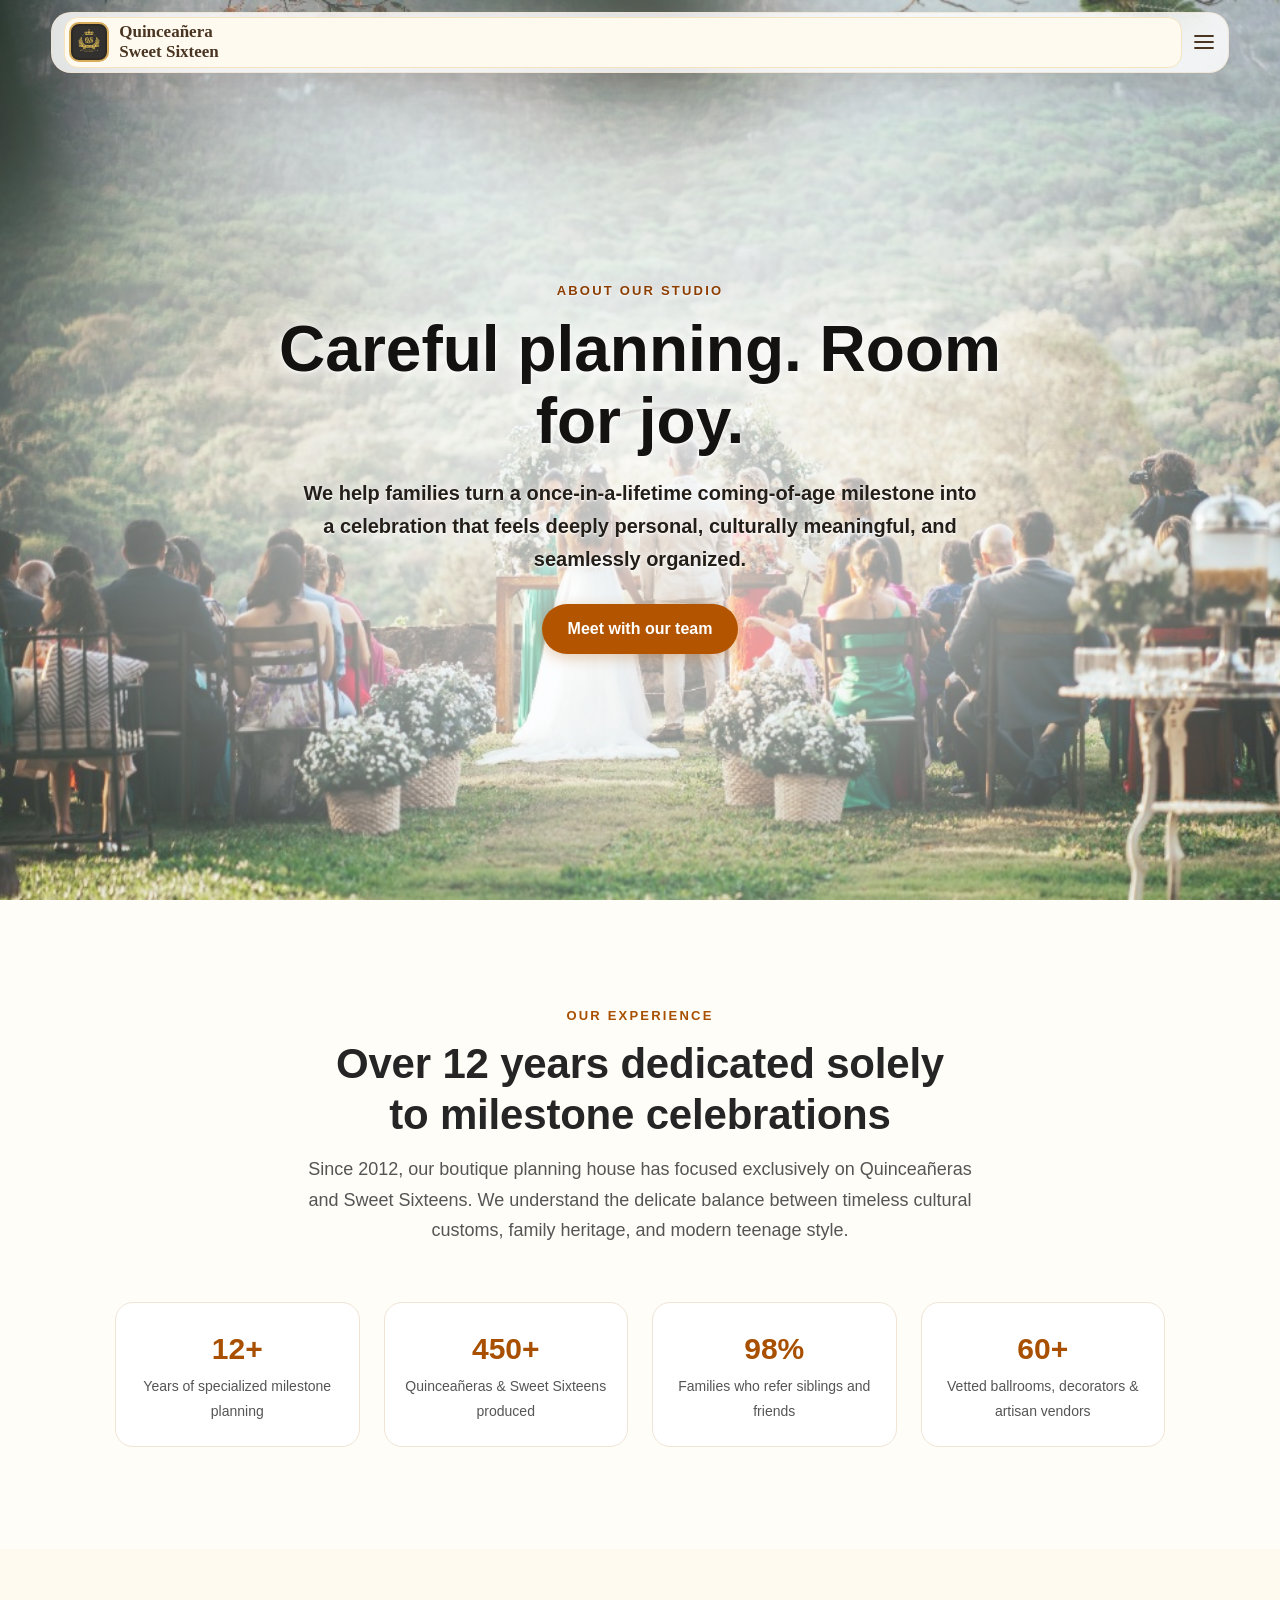
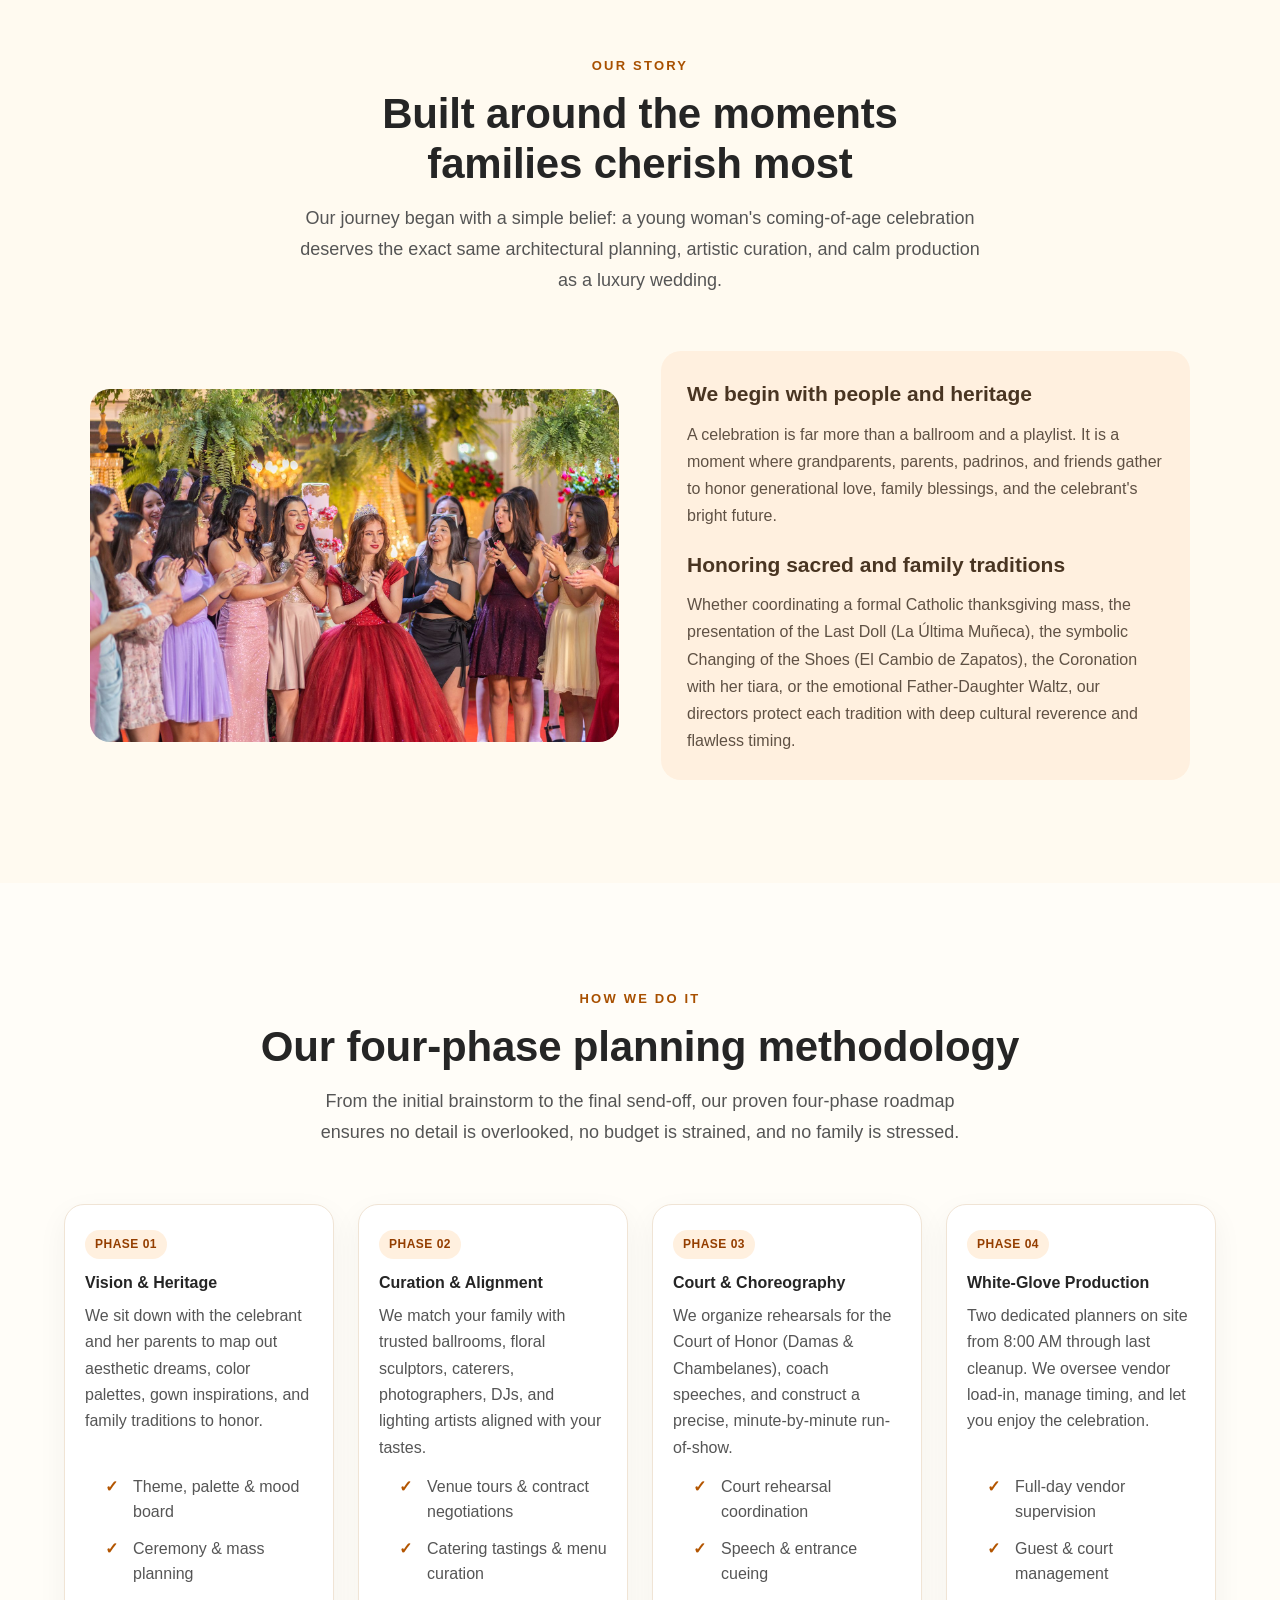
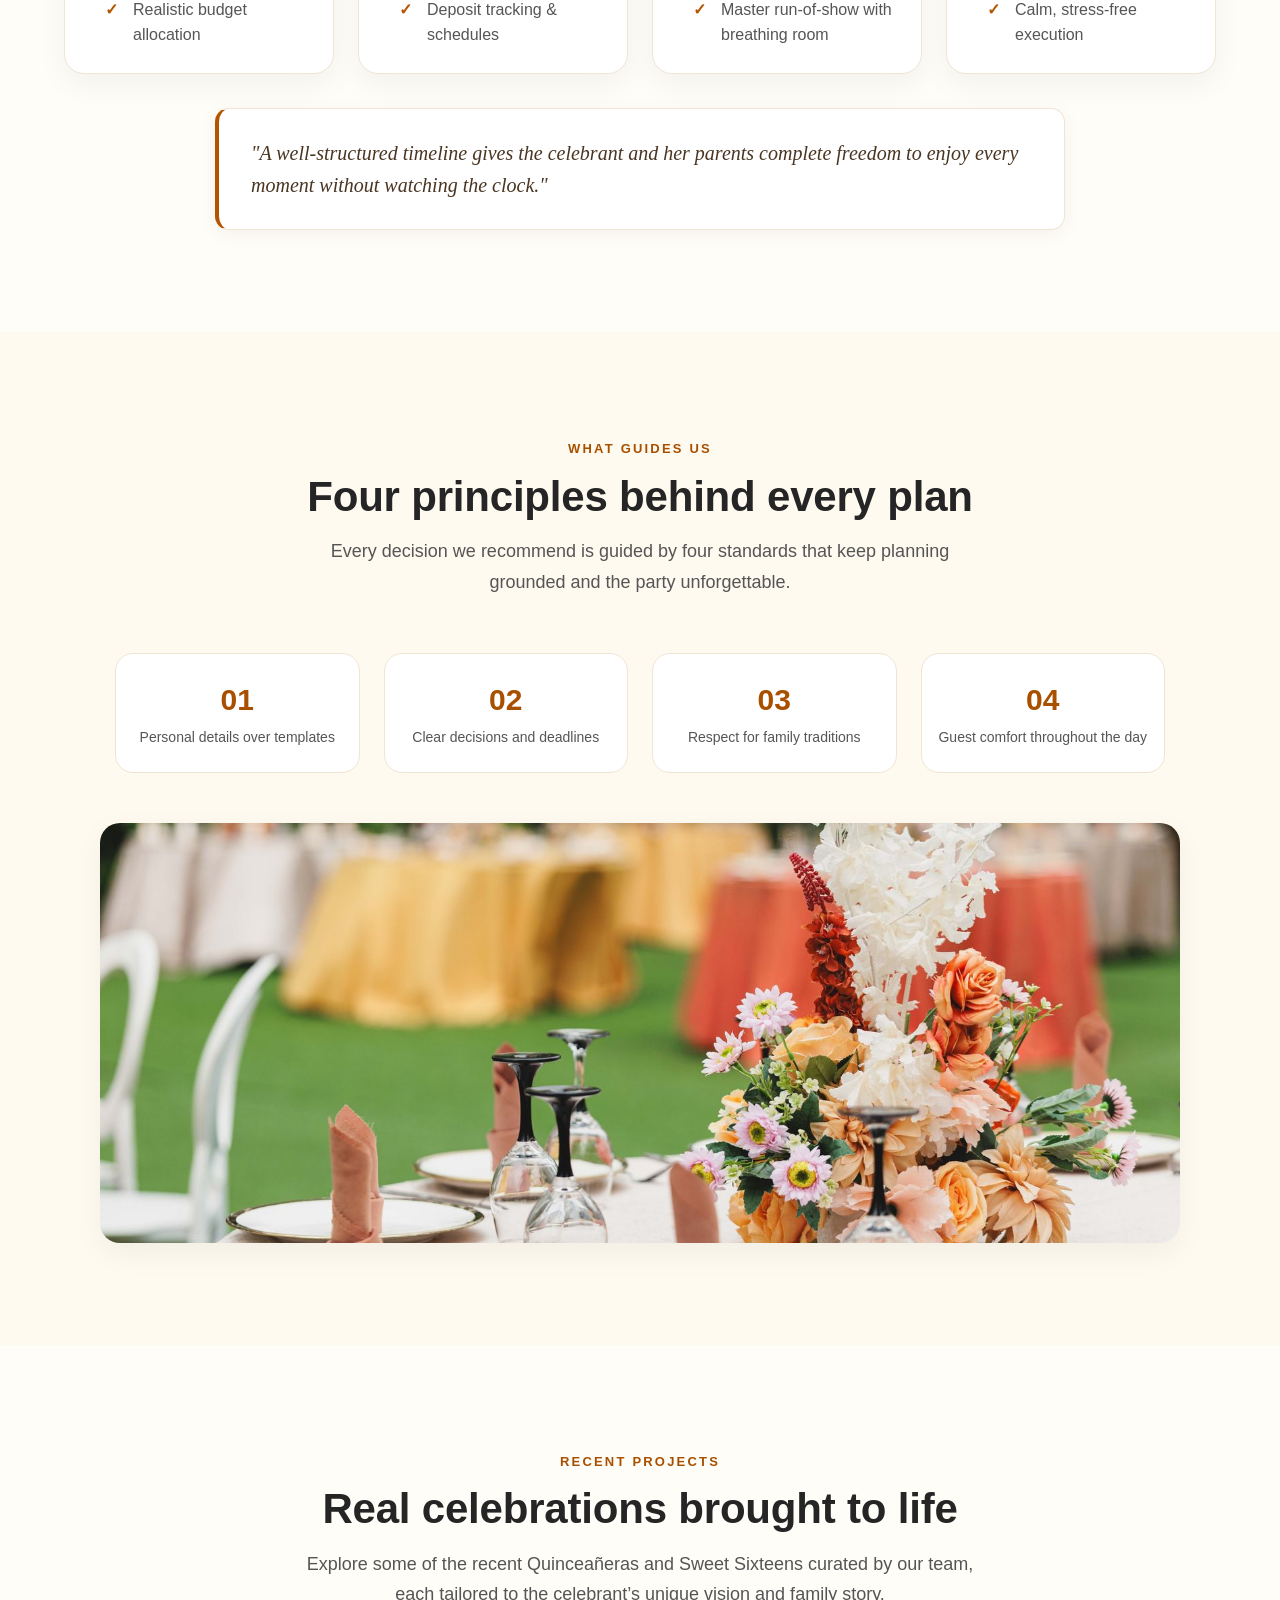
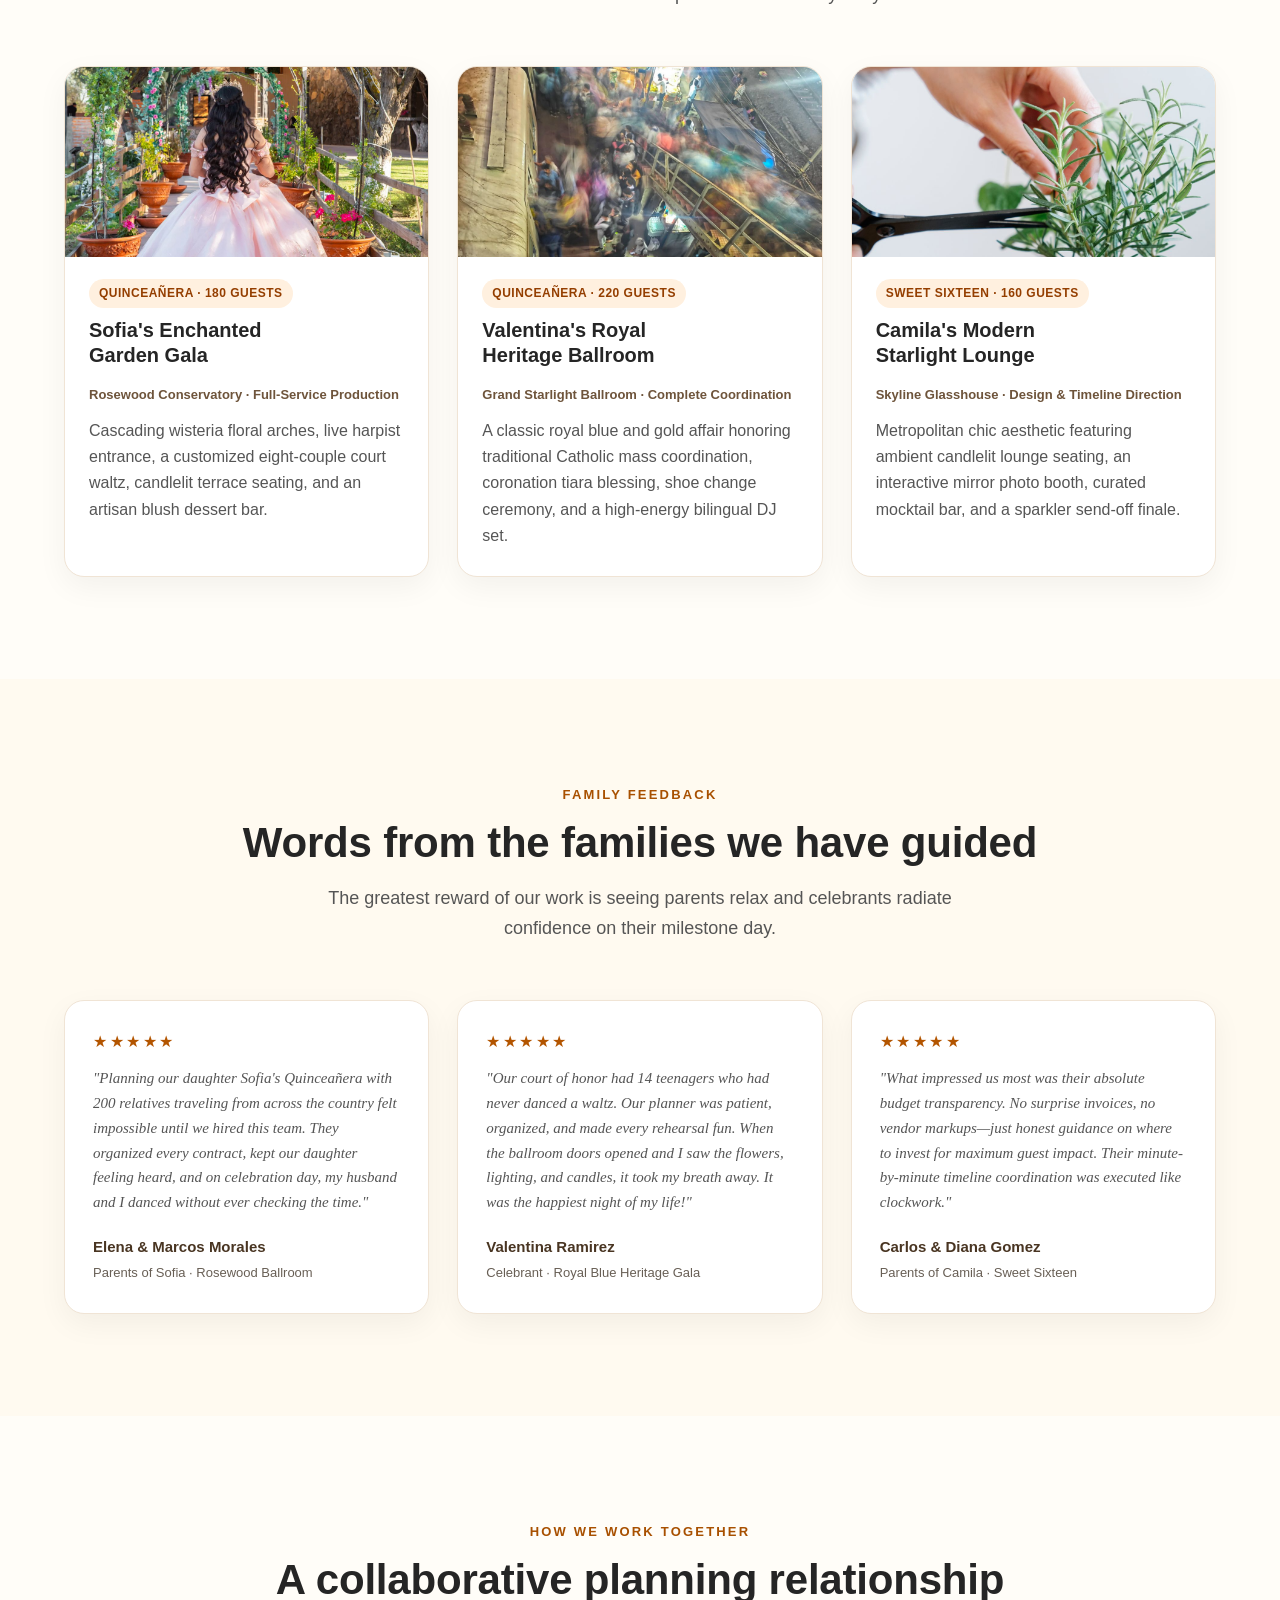
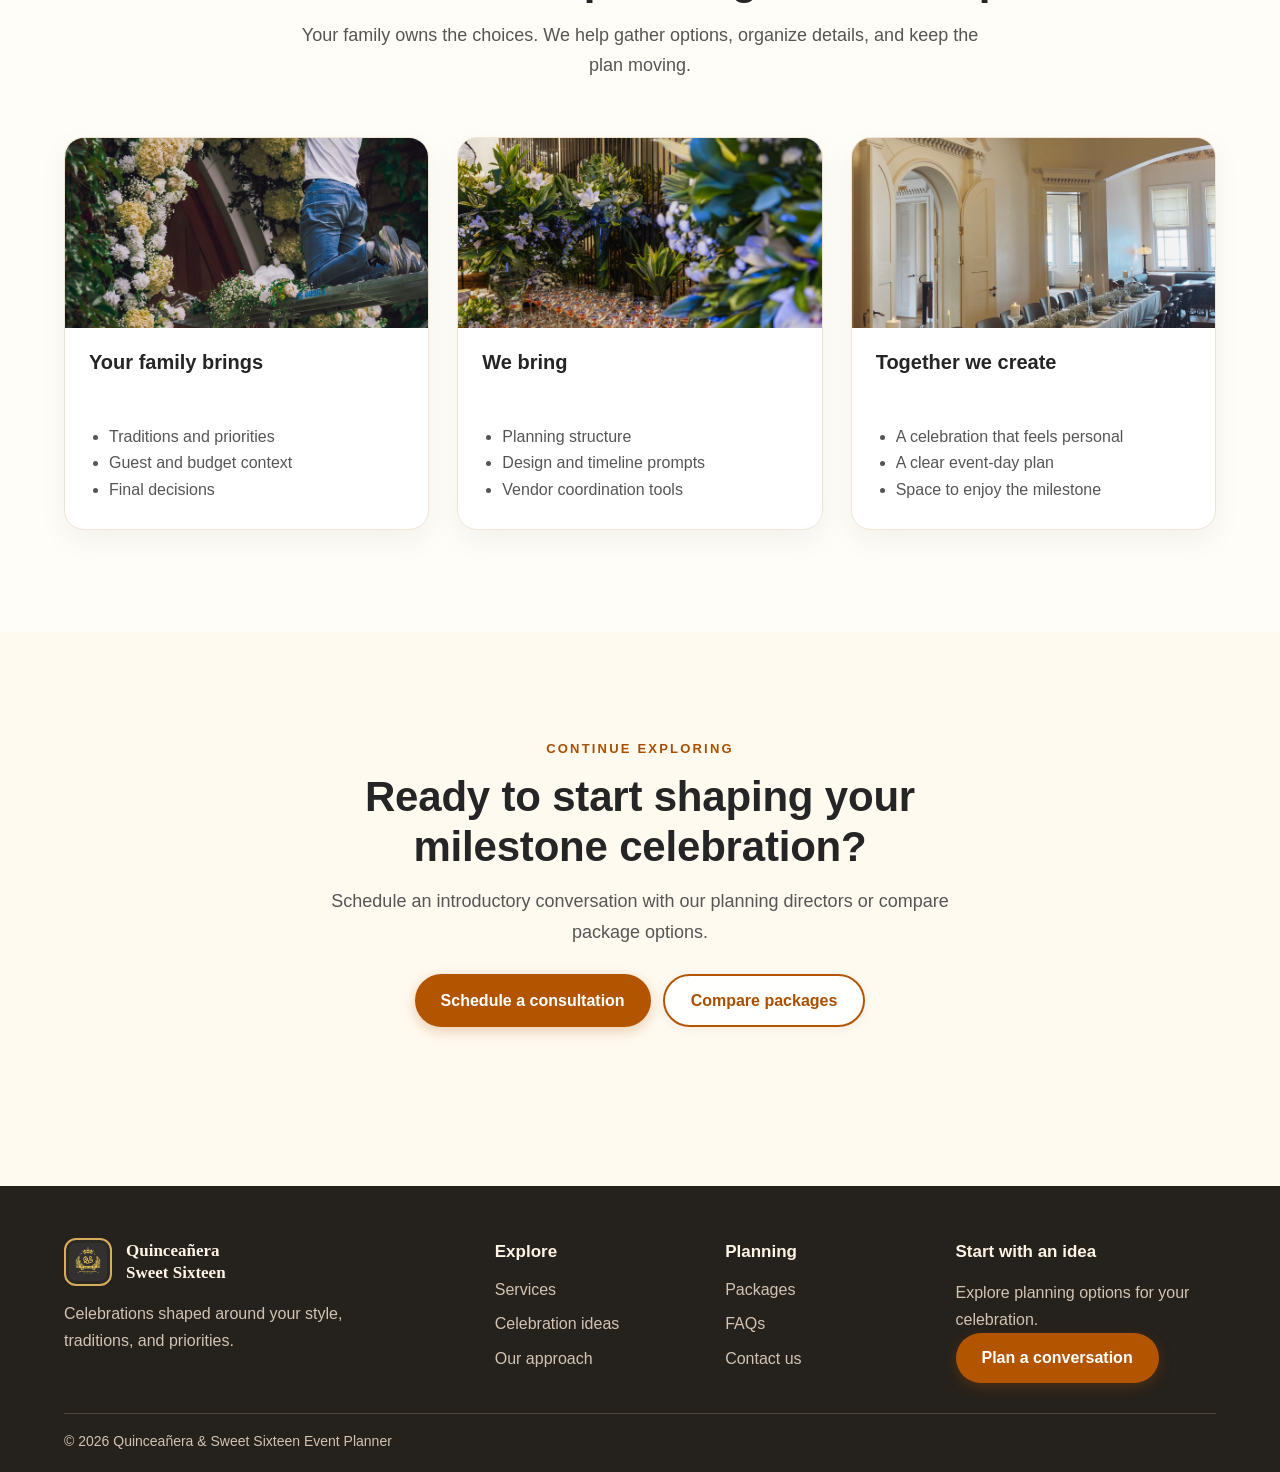
==== commit c12ea29b: "layout-10" ====
--- a/about.html
+++ b/about.html
@@ -9,9 +9,9 @@
     <link rel="icon" type="image/png" sizes="32x32" href="favicon-32x32.png">
     <link rel="icon" type="image/png" sizes="16x16" href="favicon-16x16.png">
     <link rel="apple-touch-icon" sizes="180x180" href="images/QS.png">
-<link rel="stylesheet" href="css/style.css?v=3.8">
-    <script src="js/site-shell.js" defer></script>
-    <script src="js/main.js" defer></script>
+<link rel="stylesheet" href="css/style.css?v=4.5">
+    <script src="js/site-shell.js?v=4.5" defer></script>
+    <script src="js/main.js?v=4.5" defer></script>
 </head>
 <body data-page="about">
     <div id="siteHeader"></div>
@@ -156,16 +156,16 @@
                     <img src="images/pexels-34982743.jpg" alt="Sofia's Enchanted Garden Quinceañera celebration at Rosewood Conservatory">
                     <div class="photo-card-copy">
                         <span class="tag">QUINCEAÑERA · 180 GUESTS</span>
-                        <h3>Sofia's Enchanted Garden Gala</h3>
+                        <h3>Sofia's Enchanted<br>Garden Gala</h3>
                         <p class="article-meta">Rosewood Conservatory · Full-Service Production</p>
-                        <p>Cascading wisteria floral arches, live harpist entrance, a customized 8-couple court waltz, and an artisan blush dessert bar.</p>
-                    </div>
-                </article>
-                <article class="card photo-card featured-card">
+                        <p>Cascading wisteria floral arches, live harpist entrance, a customized eight-couple court waltz, candlelit terrace seating, and an artisan blush dessert bar.</p>
+                    </div>
+                </article>
+                <article class="card photo-card">
                     <img src="images/pexels-30372338.jpg" alt="Valentina's Royal Heritage Quinceañera grand ballroom celebration with vibrant dance and coronation tiara">
                     <div class="photo-card-copy">
                         <span class="tag">QUINCEAÑERA · 220 GUESTS</span>
-                        <h3>Valentina's Royal Heritage Ballroom</h3>
+                        <h3>Valentina's Royal<br>Heritage Ballroom</h3>
                         <p class="article-meta">Grand Starlight Ballroom · Complete Coordination</p>
                         <p>A classic royal blue and gold affair honoring traditional Catholic mass coordination, coronation tiara blessing, shoe change ceremony, and a high-energy bilingual DJ set.</p>
                     </div>
@@ -174,9 +174,9 @@
                     <img src="images/pexels-7966060.jpg" alt="Camila's Modern Starlight Sweet Sixteen celebration with friends and birthday candles">
                     <div class="photo-card-copy">
                         <span class="tag">SWEET SIXTEEN · 160 GUESTS</span>
-                        <h3>Camila's Modern Starlight Lounge</h3>
+                        <h3>Camila's Modern<br>Starlight Lounge</h3>
                         <p class="article-meta">Skyline Glasshouse · Design &amp; Timeline Direction</p>
-                        <p>Metropolitan chic aesthetic featuring ambient candlelit lounge seating, an interactive mirror photo booth, custom mocktail bar, and a sparkler send-off.</p>
+                        <p>Metropolitan chic aesthetic featuring ambient candlelit lounge seating, an interactive mirror photo booth, curated mocktail bar, and a sparkler send-off finale.</p>
                     </div>
                 </article>
             </div>
--- a/css/style.css
+++ b/css/style.css
@@ -11,7 +11,7 @@
     --gold-border: #f0e4d5;
     --soft-orange: #fff0df;
     --card-shadow: 0 10px 30px rgba(0, 0, 0, .05);
-    --site-header-height: 72px;
+    --site-header-height: 60px;
     --hero-overlay: radial-gradient(ellipse at center, rgba(255,255,255,.76) 0%, rgba(255,255,255,.48) 45%, rgba(255,255,255,.14) 75%, transparent 100%), rgba(255,255,255,.14);
     --hero-overlay-mobile: radial-gradient(ellipse at center, rgba(255,255,255,.82) 0%, rgba(255,255,255,.55) 50%, rgba(255,255,255,.20) 85%, transparent 100%), rgba(255,255,255,.18);
     --hero-overlay-rtl: var(--hero-overlay);
@@ -29,16 +29,18 @@
 :focus-visible { outline: 3px solid var(--orange); outline-offset: 3px; }
 body.dark-mode :focus-visible { outline: 3px solid #ffd28b; outline-offset: 3px; }
 
-#siteHeader { position: fixed; top: 14px; left: 0; right: 0; width: 100%; z-index: 1000; pointer-events: none; transition: top .25s ease; }
-.site-header { width: 95%; max-width: 1720px; margin: 0 auto; pointer-events: auto; }
-.navbar { display: grid; grid-template-columns: auto minmax(0, 1fr) auto; align-items: center; gap: 18px; min-height: 72px; padding: 6px 18px; border: 1px solid rgba(240, 228, 213, 0.85); border-radius: 26px; background: rgba(255, 255, 255, 0.82); backdrop-filter: blur(16px); -webkit-backdrop-filter: blur(16px); box-shadow: 0 12px 32px rgba(73, 53, 34, .12); }
-.brand { display: flex; align-items: center; gap: 12px; padding: 5px 12px 5px 5px; border: 1px solid #f5e4bd; border-radius: 16px; background: var(--cream); color: var(--brown); text-decoration: none; }
-.brand-logo, .footer-logo { width: 48px; height: 48px; flex: 0 0 48px; padding: 3px; object-fit: contain; border: 2px solid #d7ad5b; border-radius: 12px; background: #2c2924; }
-.brand-name, .footer-brand-link span { max-width: 320px; color: var(--brown); font: 700 17px/1.25 Georgia, "Times New Roman", serif; }
+#siteHeader { position: fixed; top: 12px; left: 0; right: 0; width: 100%; z-index: 1000; pointer-events: none; transition: top .25s ease; }
+.site-header { width: 90%; max-width: 1380px; margin: 0 auto; pointer-events: auto; }
+.navbar { display: grid; grid-template-columns: auto minmax(0, 1fr) auto; align-items: center; gap: 12px; min-height: 58px; padding: 4px 14px; border: 1px solid rgba(240, 228, 213, 0.85); border-radius: 20px; background: rgba(255, 255, 255, 0.82); backdrop-filter: blur(16px); -webkit-backdrop-filter: blur(16px); box-shadow: 0 12px 32px rgba(73, 53, 34, .12); }
+.brand { display: flex; align-items: center; gap: 10px; padding: 4px 10px 4px 4px; border: 1px solid #f5e4bd; border-radius: 14px; background: var(--cream); color: var(--brown); text-decoration: none; }
+.brand-logo { width: 40px; height: 40px; flex: 0 0 40px; padding: 2px; object-fit: contain; border: 2px solid #d7ad5b; border-radius: 10px; background: #2c2924; }
+.footer-logo { width: 48px; height: 48px; flex: 0 0 48px; padding: 3px; object-fit: contain; border: 2px solid #d7ad5b; border-radius: 12px; background: #2c2924; }
+.brand-name { max-width: 320px; color: var(--brown); font: 700 15px/1.2 Georgia, "Times New Roman", serif; }
+.footer-brand-link span { max-width: 320px; color: var(--brown); font: 700 17px/1.25 Georgia, "Times New Roman", serif; }
 .brand .brand-name { color: #493522; }
 .site-footer .footer-brand-link span { color: #fff4e6; }
-.nav-links { display: flex; align-items: center; justify-content: space-between; gap: 8px; min-width: 0; padding-inline: 8px; }
-.nav-link { position: relative; display: inline-flex; align-items: center; justify-content: center; padding: 12px 13px; border: 1px solid transparent; border-radius: 14px; background: transparent; color: #222; font-size: 15px; font-weight: 600; line-height: 1.2; text-decoration: none; white-space: nowrap; transition: background-color .2s ease, color .2s ease, transform .2s ease, border-color .2s ease; }
+.nav-links { display: flex; align-items: center; justify-content: space-between; gap: 6px; min-width: 0; padding-inline: 4px; }
+.nav-link { position: relative; display: inline-flex; align-items: center; justify-content: center; padding: 8px 11px; border: 1px solid transparent; border-radius: 12px; background: transparent; color: #222; font-size: 14px; font-weight: 600; line-height: 1.2; text-decoration: none; white-space: nowrap; transition: background-color .2s ease, color .2s ease, transform .2s ease, border-color .2s ease; }
 .nav-link::before { display: none; }
 .nav-link:hover { transform: translateY(-1px); border-color: #f5e4bd; background: var(--soft-orange); color: var(--orange-dark); }
 .nav-link.active, .nav-link[aria-current="page"], .nav-link.is-current, .nav-dropdown[open] > summary { background: #fcebd9; color: #943e00; }
@@ -52,14 +54,14 @@
 .dropdown-link:hover { transform: translateX(2px); background: var(--soft-orange); color: var(--orange-dark); }
 .dropdown-link[aria-current="page"] { background: var(--soft-orange); color: var(--orange-dark); font-weight: 700; }
 .nav-actions { display: flex; align-items: center; gap: 10px; }
-.theme-toggle { position: relative; width: 70px; height: 38px; flex: 0 0 70px; border: 1px solid #f0d9b7; border-radius: 30px; background: #fff1df; box-shadow: inset 0 1px 3px rgba(73, 53, 34, .08); cursor: pointer; }
-.theme-toggle-circle { position: absolute; top: 2px; left: 2px; width: 32px; height: 32px; border-radius: 50%; background: var(--white); box-shadow: 0 2px 7px rgba(0, 0, 0, .12); transition: transform .3s ease; }
-.theme-icon { position: absolute; top: 2px; left: 2px; display: grid; width: 32px; height: 32px; place-items: center; color: var(--orange); line-height: 1; transition: transform .3s ease, color .2s ease; }
-.theme-icon svg { display: block; width: 17px; height: 17px; fill: none; stroke: currentColor; stroke-linecap: round; stroke-linejoin: round; stroke-width: 1.8; }
+.theme-toggle { position: relative; width: 62px; height: 34px; flex: 0 0 62px; border: 1px solid #f0d9b7; border-radius: 24px; background: #fff1df; box-shadow: inset 0 1px 3px rgba(73, 53, 34, .08); cursor: pointer; }
+.theme-toggle-circle { position: absolute; top: 2px; left: 2px; width: 28px; height: 28px; border-radius: 50%; background: var(--white); box-shadow: 0 2px 7px rgba(0, 0, 0, .12); transition: transform .3s ease; }
+.theme-icon { position: absolute; top: 2px; left: 2px; display: grid; width: 28px; height: 28px; place-items: center; color: var(--orange); line-height: 1; transition: transform .3s ease, color .2s ease; }
+.theme-icon svg { display: block; width: 15px; height: 15px; fill: none; stroke: currentColor; stroke-linecap: round; stroke-linejoin: round; stroke-width: 1.8; }
 .theme-toggle:focus-visible, .language-btn:focus-visible, .nav-link:focus-visible, .dropdown-link:focus-visible, .login-btn:focus-visible { outline: 3px solid var(--orange); outline-offset: 3px; }
-.language-btn { width: 70px; height: 38px; border: 1px solid #f5e4bd; border-radius: 25px; background: #fffdf7; font-size: 12px; font-weight: 600; cursor: pointer; }
-.nav-divider { width: 1px; height: 30px; margin: 0 8px; background: #f1dfc3; }
-.login-btn { display: inline-flex; min-height: 40px; align-items: center; justify-content: center; padding: 10px 24px; border: 1px solid var(--orange); border-radius: 30px; background: var(--orange); color: var(--white); font-size: 14px; font-weight: 700; text-decoration: none; white-space: nowrap; box-shadow: 0 4px 14px rgba(216, 117, 0, .24); transition: background-color .2s ease, border-color .2s ease, color .2s ease, transform .2s ease, box-shadow .2s ease; }
+.language-btn { width: 62px; height: 34px; border: 1px solid #f5e4bd; border-radius: 20px; background: #fffdf7; font-size: 12px; font-weight: 600; cursor: pointer; }
+.nav-divider { width: 1px; height: 24px; margin: 0 8px; background: #f1dfc3; }
+.login-btn { display: inline-flex; min-height: 34px; align-items: center; justify-content: center; padding: 7px 20px; border: 1px solid var(--orange); border-radius: 20px; background: var(--orange); color: var(--white); font-size: 13.5px; font-weight: 700; text-decoration: none; white-space: nowrap; box-shadow: 0 4px 14px rgba(216, 117, 0, .24); transition: background-color .2s ease, border-color .2s ease, color .2s ease, transform .2s ease, box-shadow .2s ease; }
 .login-btn:hover { background: #964500; border-color: #964500; color: var(--white); transform: translateY(-1px); box-shadow: 0 6px 18px rgba(179, 85, 0, .32); }
 .login-btn:active { transform: translateY(0); box-shadow: 0 2px 6px rgba(216, 117, 0, .2); }
 .menu-toggle { display: none; border: 0; background: transparent; color: var(--brown); cursor: pointer; }
@@ -94,17 +96,20 @@
 .section-heading > p:not(.eyebrow) { max-width: 680px; margin: 0 auto; color: var(--muted); font-size: clamp(16px, 1.8vw, 18px); line-height: 1.7; }
 .section-heading > .button, .section-heading > .button-row { margin-top: 26px; }
 .section-note { margin-top: 14px; color: var(--muted); font-size: 14px; line-height: 1.5; }
-.card-grid { display: grid; grid-template-columns: repeat(3, minmax(0, 1fr)); gap: clamp(20px, 2.5vw, 28px); max-width: 1180px; margin: 0 auto; }
+.card-grid { display: grid; grid-template-columns: repeat(3, minmax(0, 1fr)); align-items: stretch; gap: clamp(20px, 2.5vw, 28px); max-width: 1180px; margin: 0 auto; }
+.card-grid > .card { height: 100%; display: flex; flex-direction: column; box-sizing: border-box; }
 .card-grid-4 { display: grid; grid-template-columns: repeat(4, minmax(0, 1fr)); gap: clamp(16px, 2.2vw, 24px); max-width: 1180px; margin: 0 auto; }
 .card-grid-4 .card { display: flex; flex-direction: column; padding: clamp(20px, 2.2vw, 25px) clamp(16px, 1.8vw, 20px); }
 .card-grid-4 .card .tag { align-self: flex-start; margin-bottom: 14px; }
 .card-grid-4 .card h3 { margin-bottom: 10px; font-size: clamp(16px, 1.25vw, 18px); line-height: 1.25; white-space: nowrap; }
 .card-grid-4 .card p { flex: 1; }
 .card { padding: 25px; border: 1px solid var(--gold-border); border-radius: 20px; background: var(--white); box-shadow: var(--card-shadow); }
-.photo-card { display: flex; flex-direction: column; overflow: hidden; padding: 0; }
+.photo-card { display: flex; flex-direction: column; overflow: hidden; padding: 0; height: 100%; box-sizing: border-box; }
 .photo-card > img { display: block; width: 100%; height: 190px; flex: 0 0 190px; object-fit: cover; }
 .photo-card-copy { display: flex; flex: 1; flex-direction: column; align-items: flex-start; padding: 22px 24px 26px; }
-.photo-card-copy > h3 { width: 100%; min-height: 2.4em; margin-bottom: 10px; font-size: 20px; line-height: 1.25; }
+.photo-card-copy > h3 { width: 100%; min-height: 2.5em; margin-bottom: 10px; font-size: 20px; line-height: 1.25; }
+.photo-card-copy > .article-meta { width: 100%; margin: 6px 0 12px; color: #6e543b; font-size: 13px; font-weight: 600; min-height: 1.3em; }
+.photo-card-copy > p:not(.article-meta) { margin: 0; line-height: 1.65; flex: 1; }
 .photo-card-copy .card-link { margin-top: auto; padding-top: 14px; }
 .section-image { display: block; width: min(1080px, 100%); max-height: 420px; margin: clamp(34px, 4.5vw, 50px) auto 0; border-radius: 20px; object-fit: cover; box-shadow: var(--card-shadow); }
 .home-cta-image { width: min(1350px, 100%); height: clamp(260px, 34vw, 480px); max-height: none; margin-top: clamp(34px, 4.5vw, 50px); object-position: center 15%; }
@@ -118,7 +123,8 @@
 .card-link:hover { text-decoration: underline; }
 .feature-icon { display: inline-grid; width: 46px; height: 46px; flex: 0 0 46px; place-items: center; margin-bottom: 14px; border-radius: 15px; background: var(--soft-orange); color: var(--brown); }
 .feature-icon svg { display: block; width: 23px; height: 23px; fill: none; stroke: currentColor; stroke-linecap: round; stroke-linejoin: round; stroke-width: 1.8; }
-.two-column { display: grid; grid-template-columns: repeat(2, minmax(0, 1fr)); align-items: start; gap: clamp(22px, 3.2vw, 36px); max-width: 1100px; margin: 0 auto; }
+.two-column { display: grid; grid-template-columns: repeat(2, minmax(0, 1fr)); align-items: stretch; gap: clamp(22px, 3.2vw, 36px); max-width: 1100px; margin: 0 auto; }
+.two-column > .card { display: flex; flex-direction: column; justify-content: space-between; height: 100%; box-sizing: border-box; }
 .text-panel { padding: 26px; border-radius: 20px; background: #fff0df; }
 .text-panel h3 { margin-bottom: 10px; color: var(--brown); font-size: 21px; }
 .text-panel p, .text-panel li { color: #5f5144; line-height: 1.7; }
@@ -185,7 +191,11 @@
 .faq-item summary::after { display: grid; width: 28px; height: 28px; flex: 0 0 28px; place-items: center; border-radius: 50%; background: var(--soft-orange); color: var(--orange-dark); content: "+"; font-size: 20px; line-height: 1; }
 .faq-item[open] summary::after { content: "−"; }
 .faq-answer { padding-top: 10px; color: var(--muted); line-height: 1.65; }
-.contact-grid { display: grid; grid-template-columns: .9fr 1.1fr; gap: 22px; max-width: 1050px; margin: 0 auto; }
+.contact-grid { display: grid; grid-template-columns: repeat(2, minmax(0, 1fr)); align-items: stretch; gap: clamp(20px, 2.8vw, 32px); max-width: 1140px; margin: 0 auto; }
+.contact-grid > .card, .contact-grid > form.card { display: flex; flex-direction: column; justify-content: space-between; height: 100%; box-sizing: border-box; }
+.contact-card-image { width: 100%; height: 210px; border-radius: 14px; object-fit: cover; display: block; flex-shrink: 0; }
+.contact-card-footer { margin-top: auto; padding-top: 20px; border-top: 1px solid var(--gold-border); }
+body.dark-mode .contact-card-footer { border-top-color: #4a433b; }
 .contact-method { display: flex; gap: 13px; padding: 16px 0; border-bottom: 1px solid var(--gold-border); }
 .contact-method:last-child { border-bottom: 0; }
 .contact-method strong { display: block; color: var(--brown); }
@@ -310,8 +320,8 @@
 body.dark-mode .dropdown-link[aria-current="page"] { background: #4a3520; color: #ffd28b; }
 body.dark-mode .theme-toggle, body.dark-mode .language-btn { border-color: #6f5940; background: #302d29; color: #f4eee8; }
 body.dark-mode .theme-toggle { box-shadow: inset 0 1px 3px rgba(0, 0, 0, .28); }
-body.dark-mode .theme-icon { color: #ffd28b; transform: translateX(32px); }
-body.dark-mode .theme-toggle-circle { transform: translateX(32px); }
+body.dark-mode .theme-icon { color: #ffd28b; transform: translateX(28px); }
+body.dark-mode .theme-toggle-circle { transform: translateX(28px); }
 body.dark-mode .nav-divider { background: #5b4d3c; }
 body.dark-mode .login-btn { color: var(--white); box-shadow: 0 4px 14px rgba(0, 0, 0, .36); }
 body.dark-mode .login-btn:hover { background: #b95f00; border-color: #b95f00; color: var(--white); box-shadow: 0 6px 18px rgba(0, 0, 0, .46); }
@@ -405,7 +415,7 @@
 }
 
 @media (max-width: 1360px) {
-    .site-header { width: 96%; margin: 0 auto; }
+    .site-header { width: 92%; max-width: 1380px; margin: 0 auto; }
     .navbar { grid-template-columns: minmax(0, 1fr) auto; gap: 10px; padding: 4px 12px; }
     .brand { grid-column: 1; grid-row: 1; min-width: 0; }
     .brand-name { max-width: calc(100vw - 130px); font-size: 17px; }
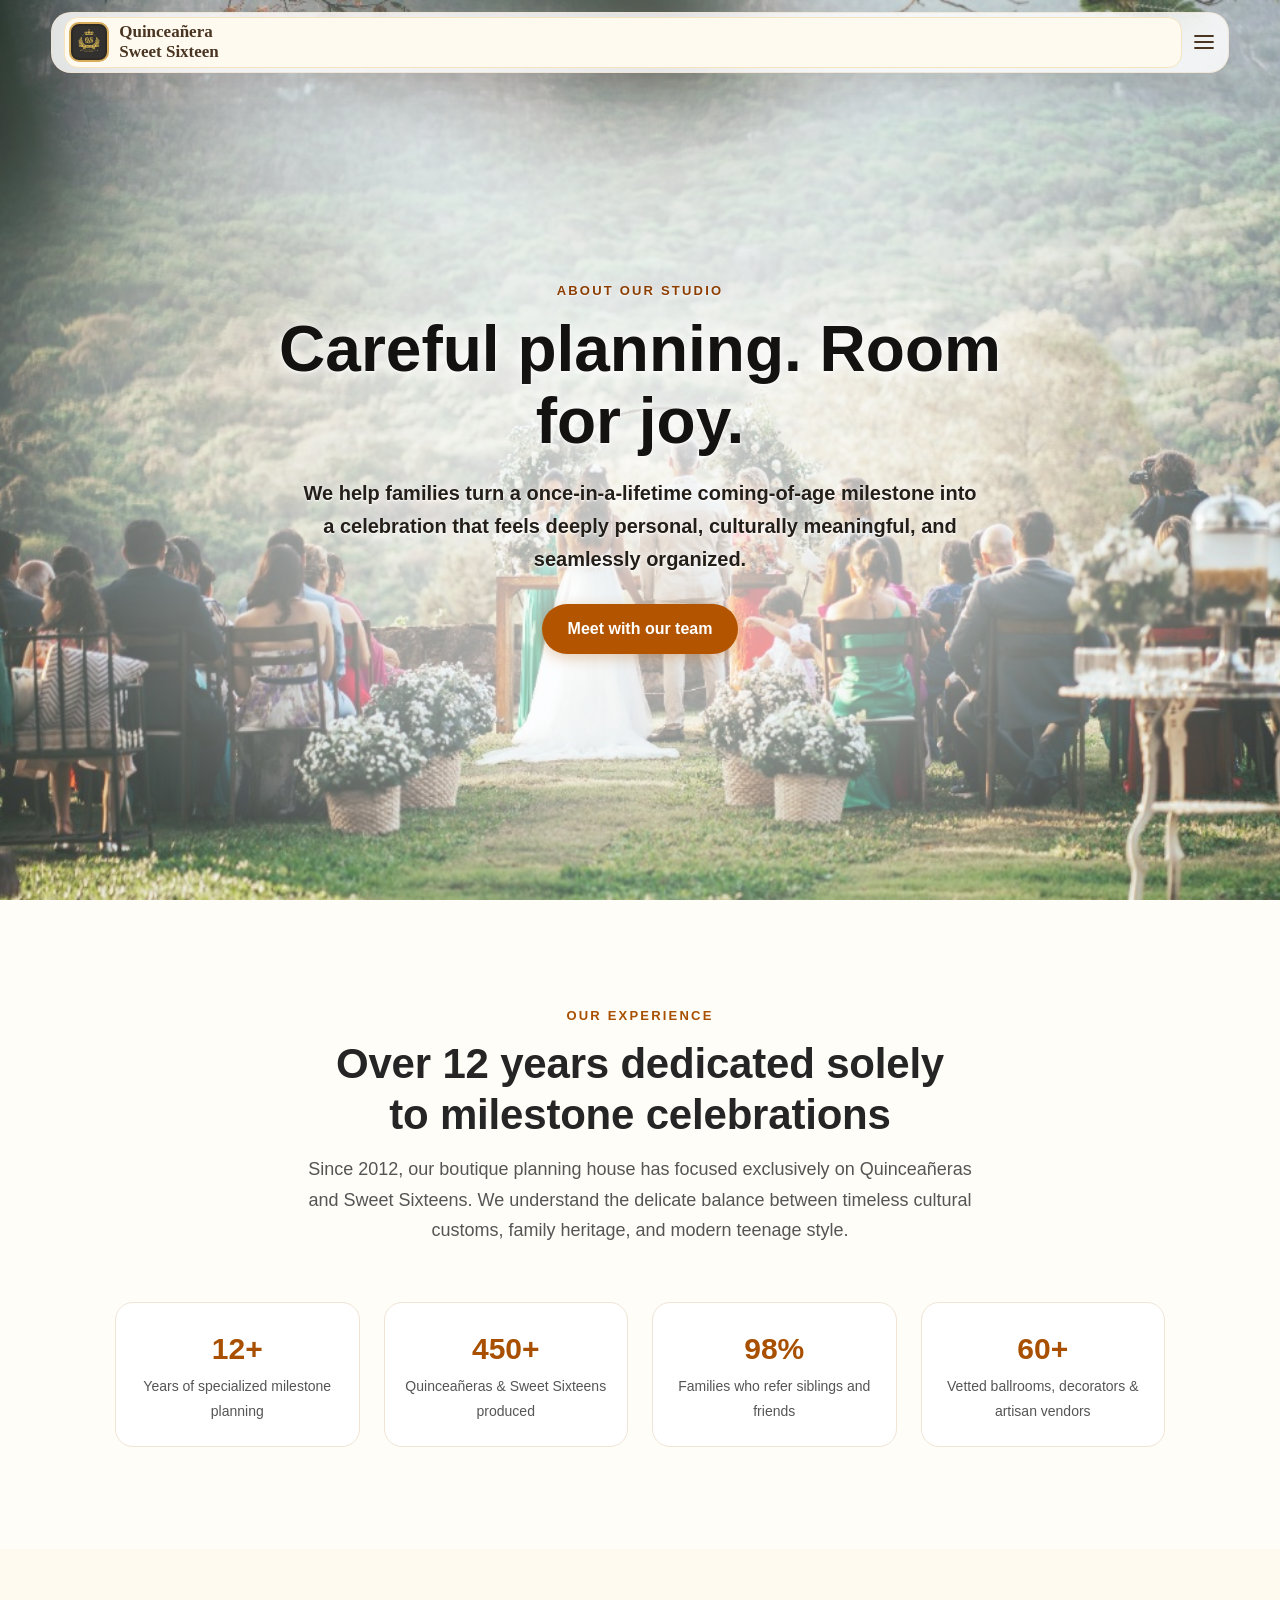
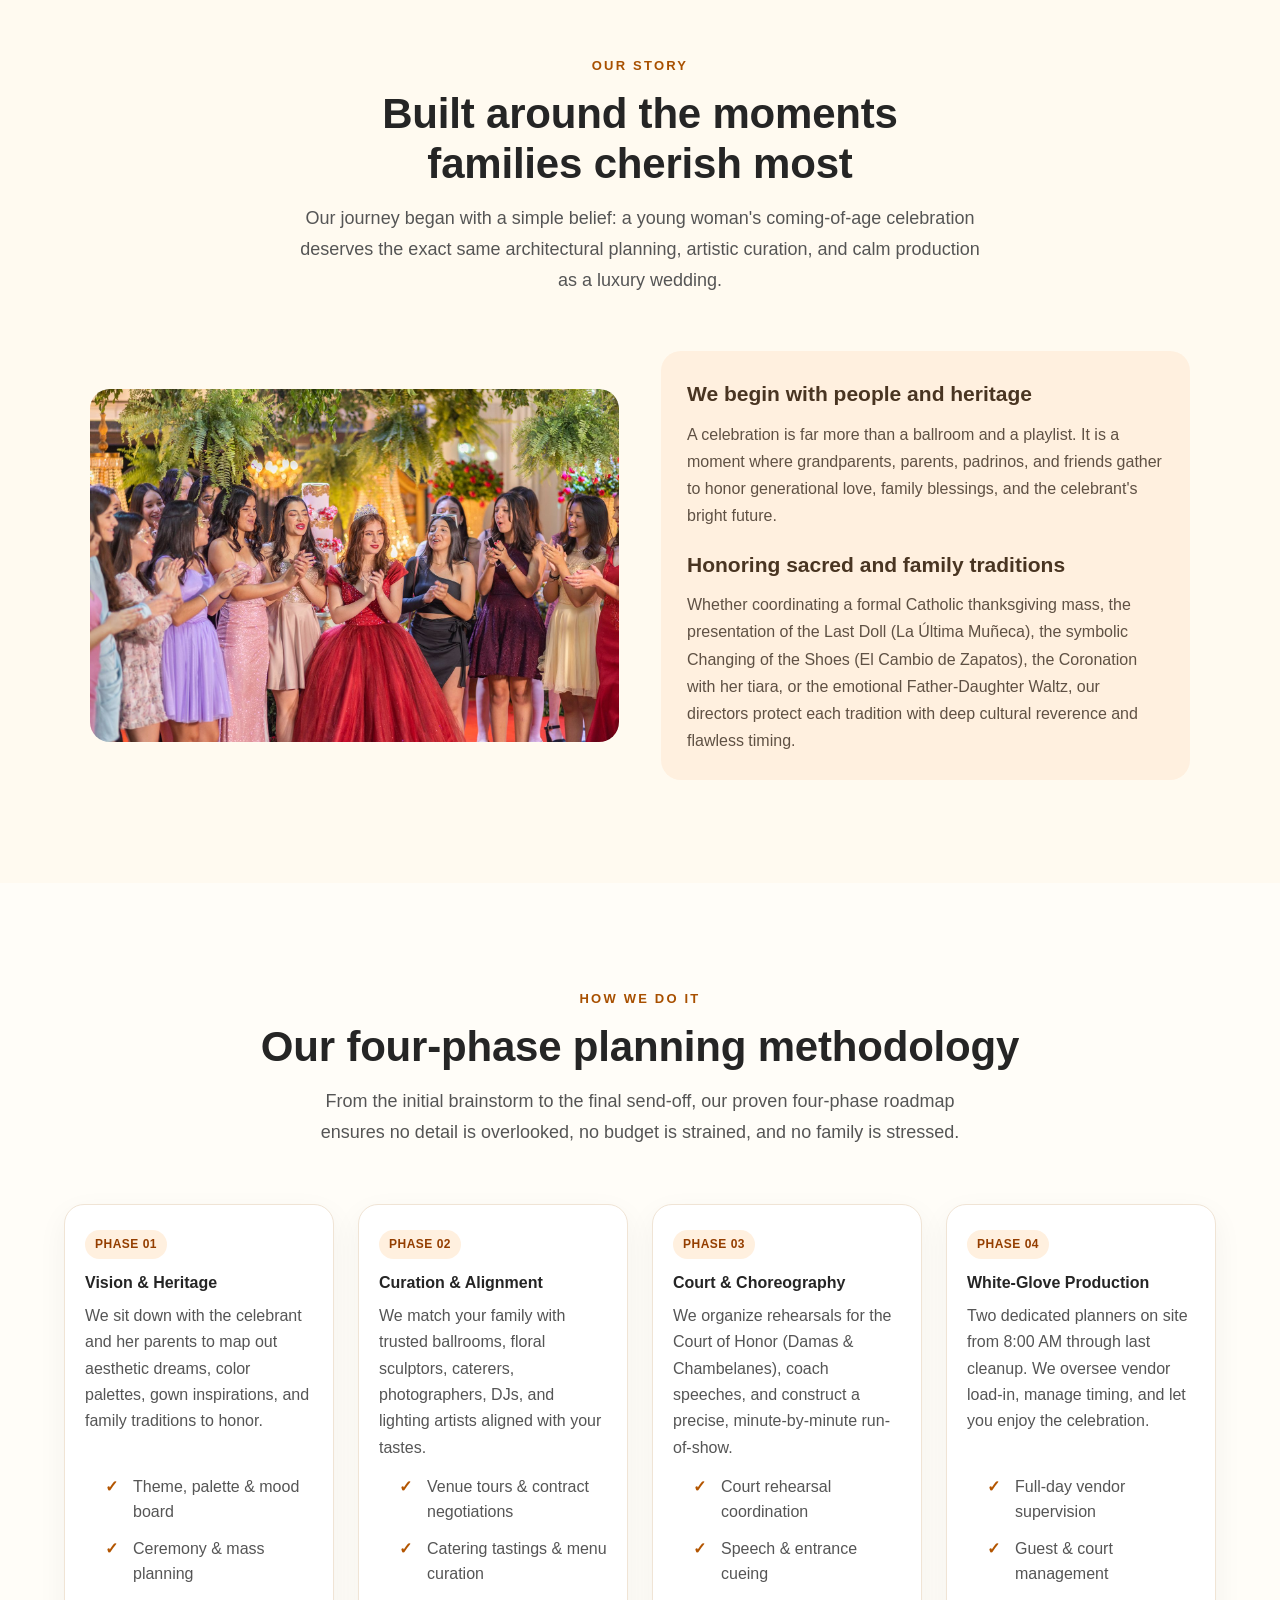
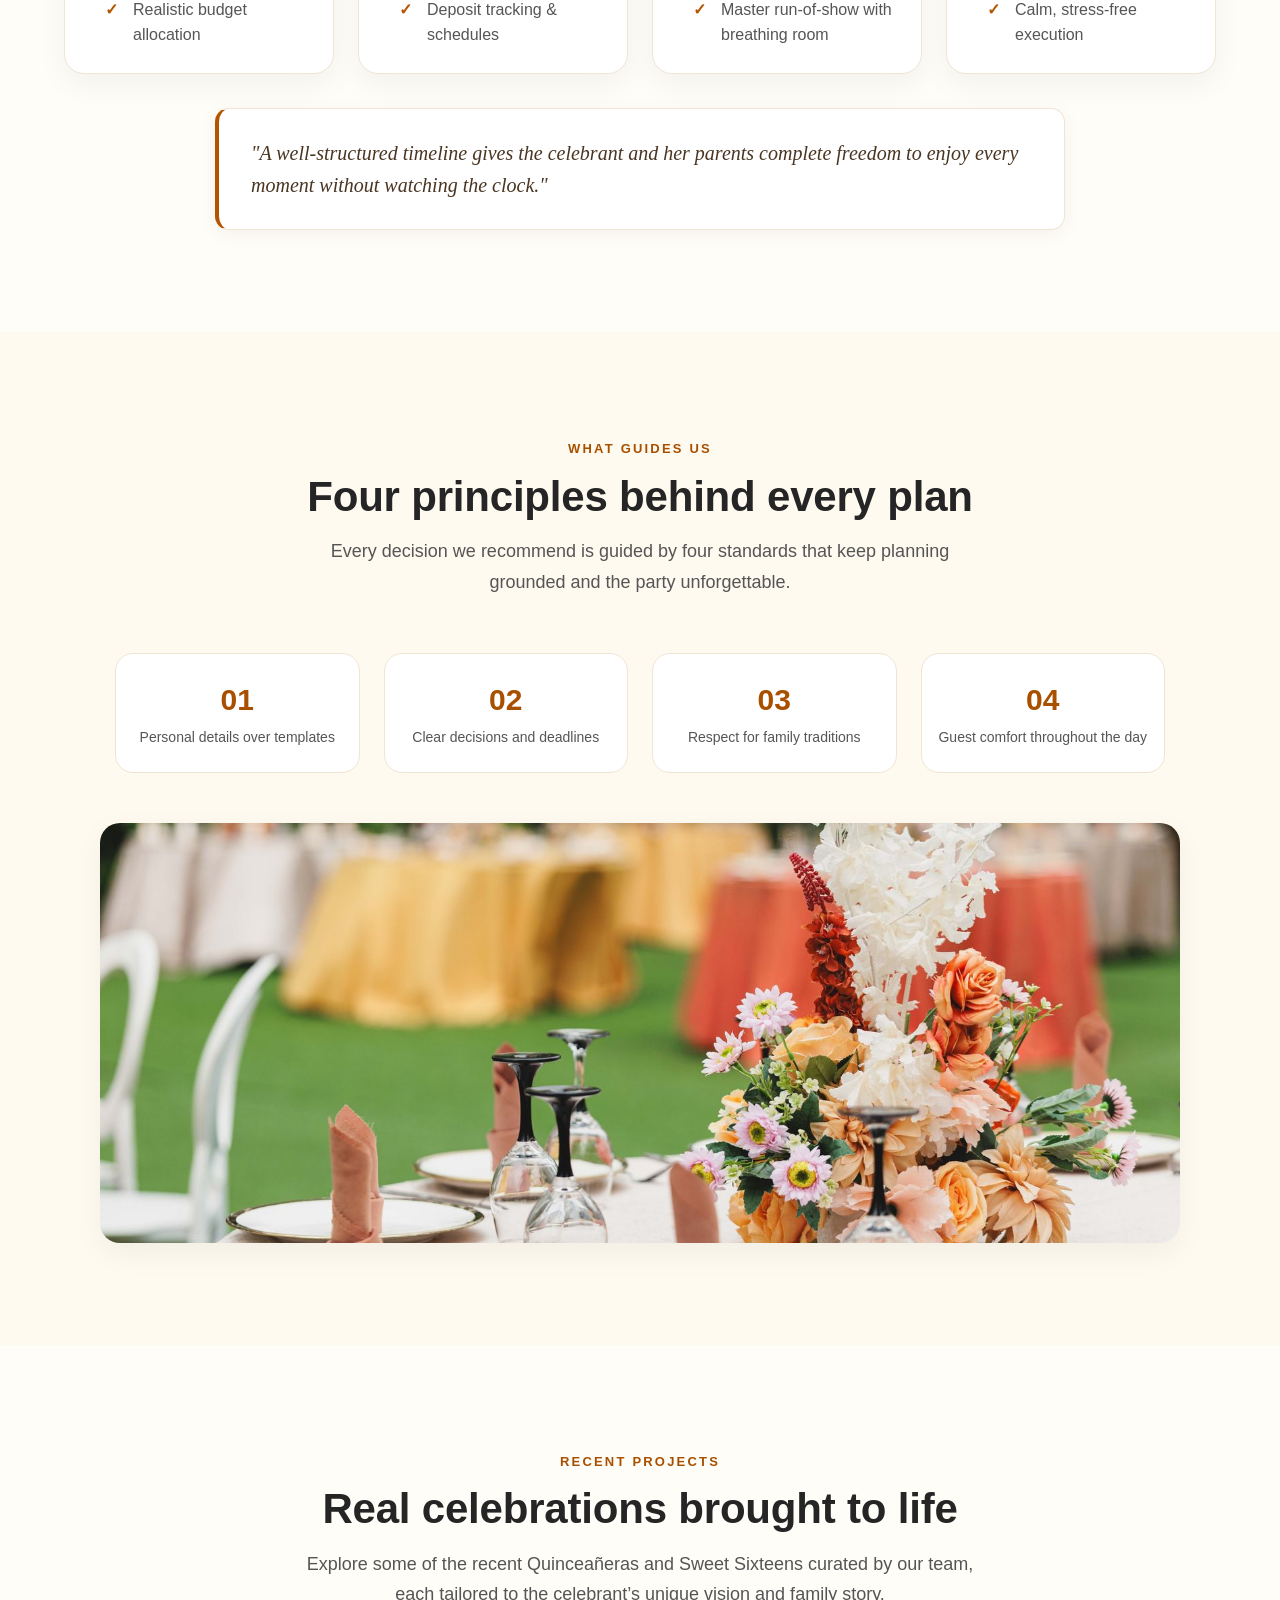
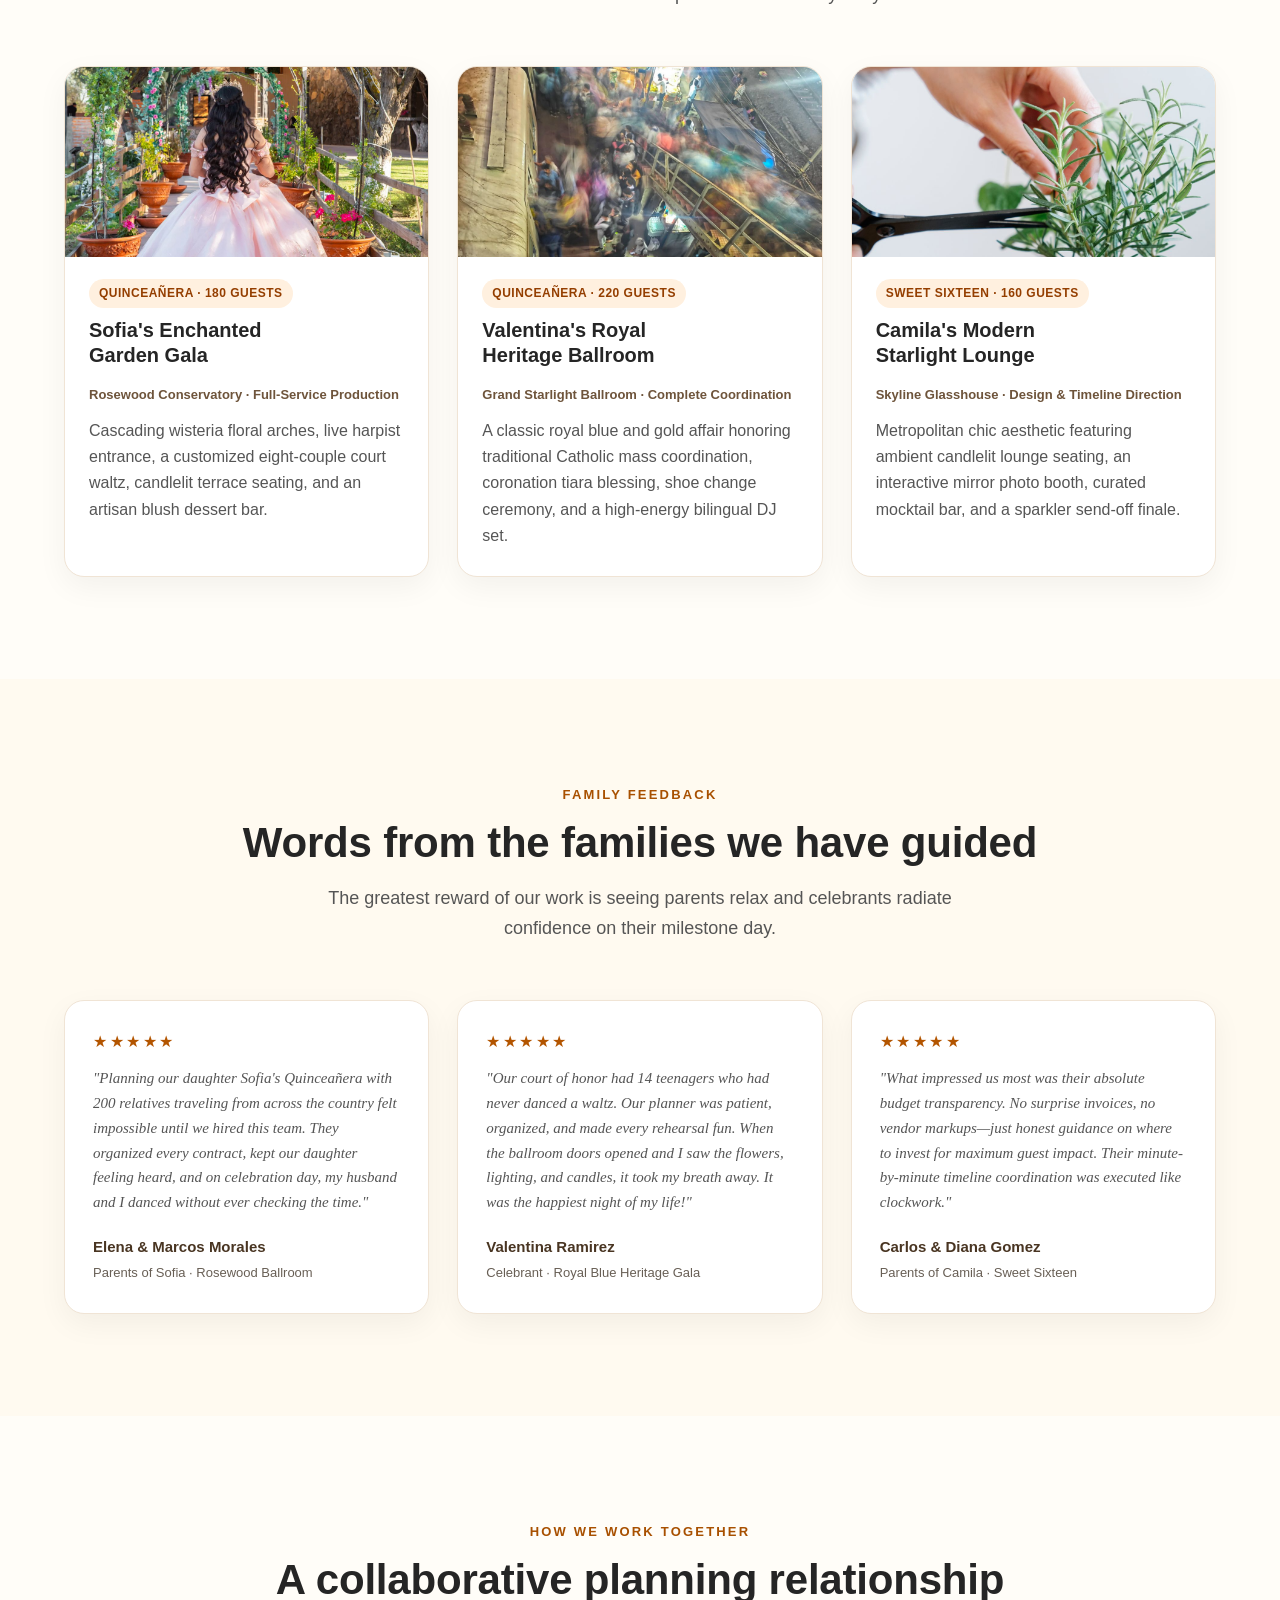
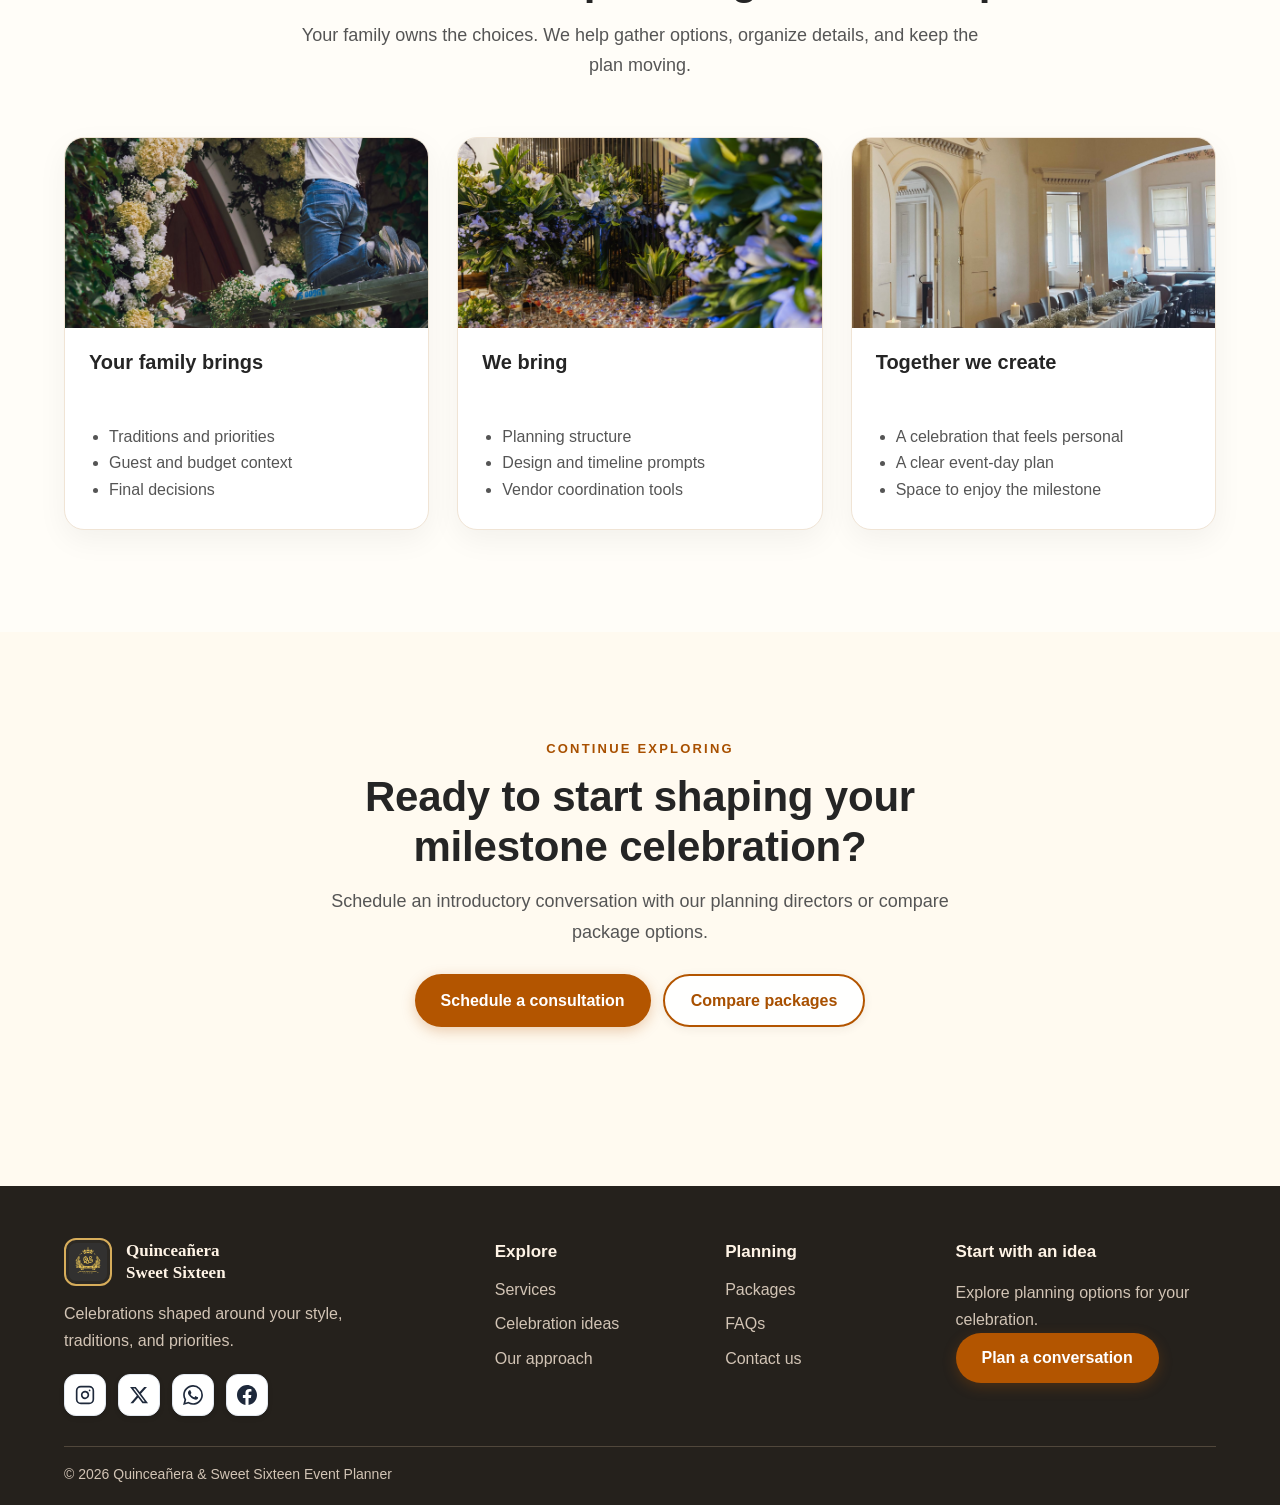
==== commit f938b2b3: "final-commit" ====
--- a/about.html
+++ b/about.html
@@ -9,9 +9,9 @@
     <link rel="icon" type="image/png" sizes="32x32" href="favicon-32x32.png">
     <link rel="icon" type="image/png" sizes="16x16" href="favicon-16x16.png">
     <link rel="apple-touch-icon" sizes="180x180" href="images/QS.png">
-<link rel="stylesheet" href="css/style.css?v=4.5">
-    <script src="js/site-shell.js?v=4.5" defer></script>
-    <script src="js/main.js?v=4.5" defer></script>
+<link rel="stylesheet" href="css/style.css?v=4.8">
+    <script src="js/site-shell.js?v=4.8" defer></script>
+    <script src="js/main.js?v=4.8" defer></script>
 </head>
 <body data-page="about">
     <div id="siteHeader"></div>
--- a/css/style.css
+++ b/css/style.css
@@ -288,6 +288,13 @@
 .footer-main { display: grid; grid-template-columns: 2fr 1fr 1fr 1.3fr; gap: 30px; max-width: 1200px; margin: 0 auto; padding-bottom: 30px; }
 .footer-brand-link { display: flex; align-items: center; gap: 14px; max-width: 340px; color: #fff4e6; text-decoration: none; }
 .footer-brand p, .footer-cta p { max-width: 320px; margin-top: 14px; color: #d2c4b5; line-height: 1.7; }
+.footer-social-links { display: flex; align-items: center; gap: 12px; margin-top: 20px; flex-wrap: wrap; }
+.footer-social-link { display: inline-flex; align-items: center; justify-content: center; width: 42px; height: 42px; border-radius: 12px; background: #ffffff; border: 1px solid #e2e8f0; color: #1e293b; box-shadow: 0 2px 5px rgba(0, 0, 0, .12); transition: transform .2s ease, background-color .2s ease, border-color .2s ease, color .2s ease, box-shadow .2s ease; text-decoration: none; flex-shrink: 0; }
+.footer-social-link svg { display: block; width: 20px; height: 20px; transition: transform .2s ease; }
+.footer-social-link:hover { transform: translateY(-2px); background: #ffecd9; color: #943e00; border-color: #d7ad5b; box-shadow: 0 5px 12px rgba(0, 0, 0, .25); }
+.footer-social-link:hover svg { transform: scale(1.08); }
+.footer-social-link:focus-visible { outline: 2px solid #ffd28b; outline-offset: 3px; background: #ffecd9; color: #943e00; }
+.footer-social-link:active { transform: translateY(0); }
 .footer-links h2, .footer-cta h2 { margin-bottom: 12px; color: #fff4e6; font-size: 17px; }
 .footer-links a { display: block; width: max-content; margin: 9px 0; color: #d2c4b5; text-decoration: none; }
 .footer-links a:hover { color: #ffc477; }
